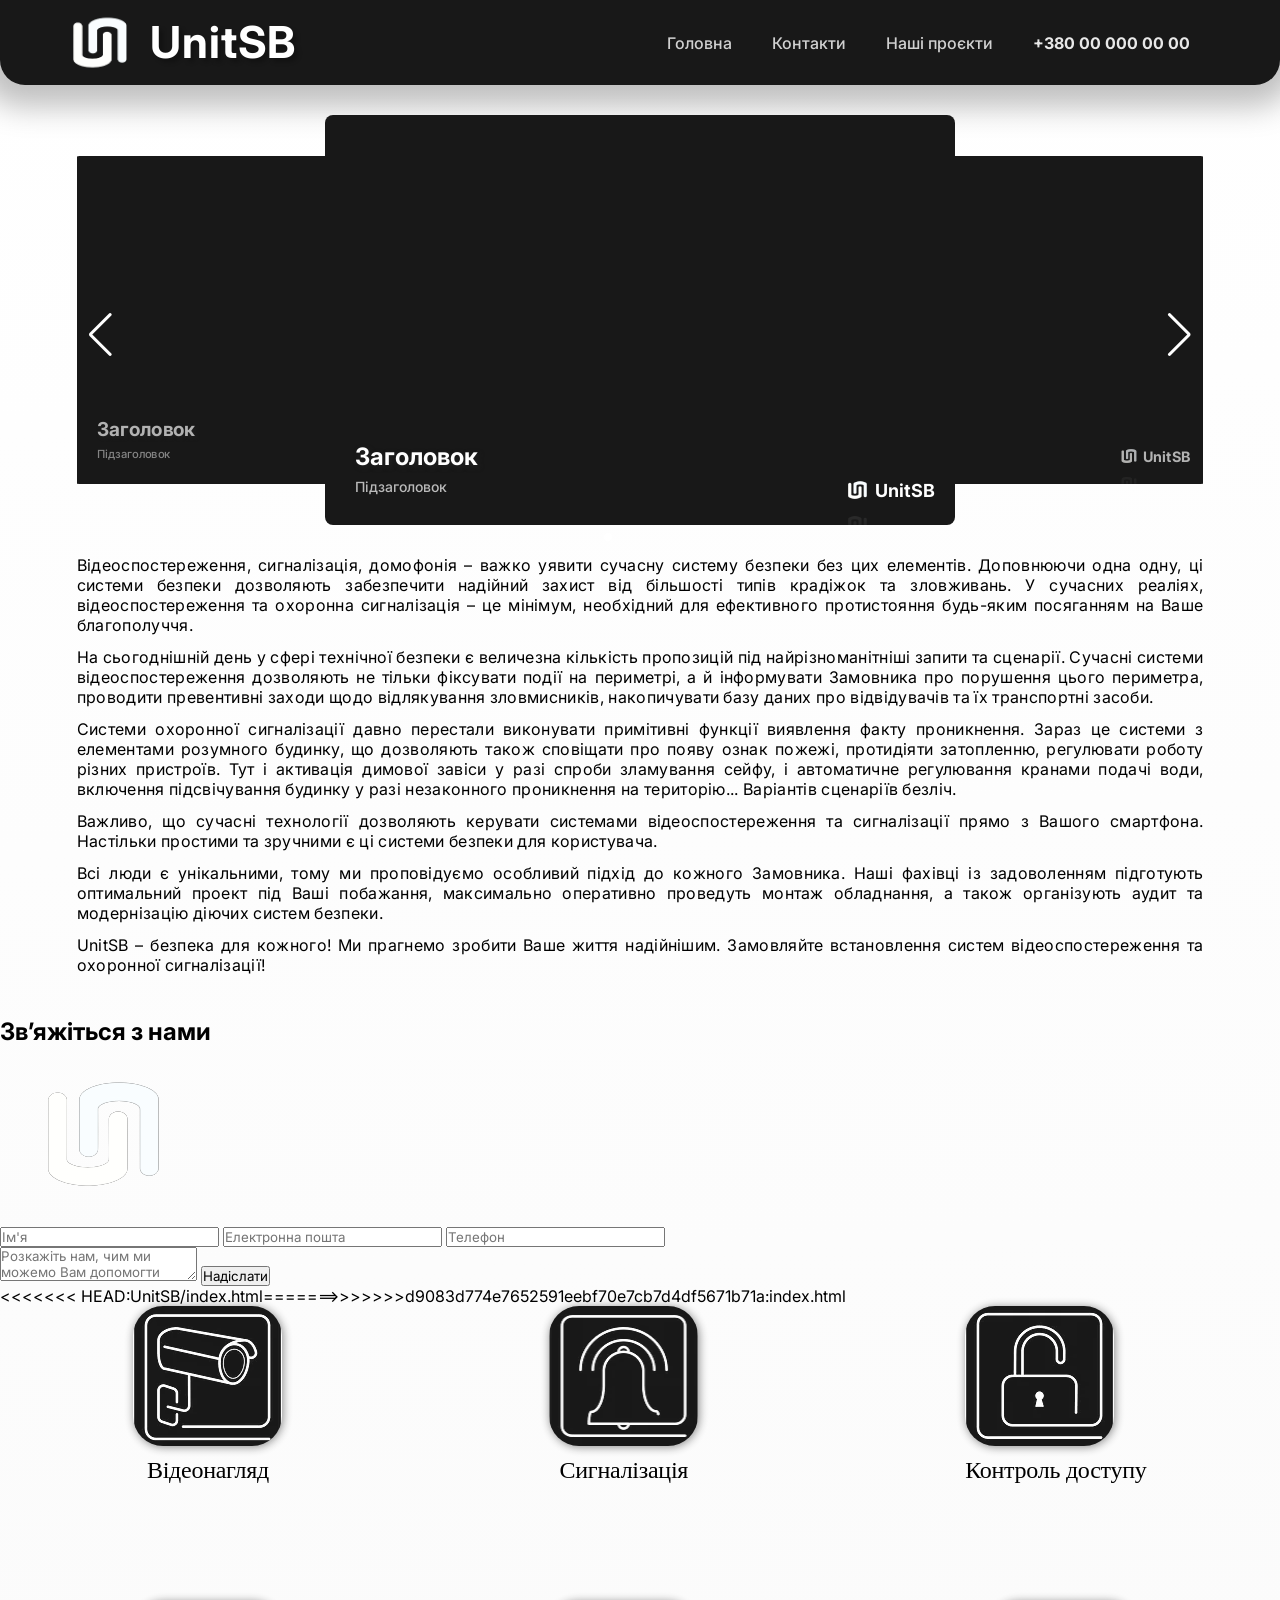
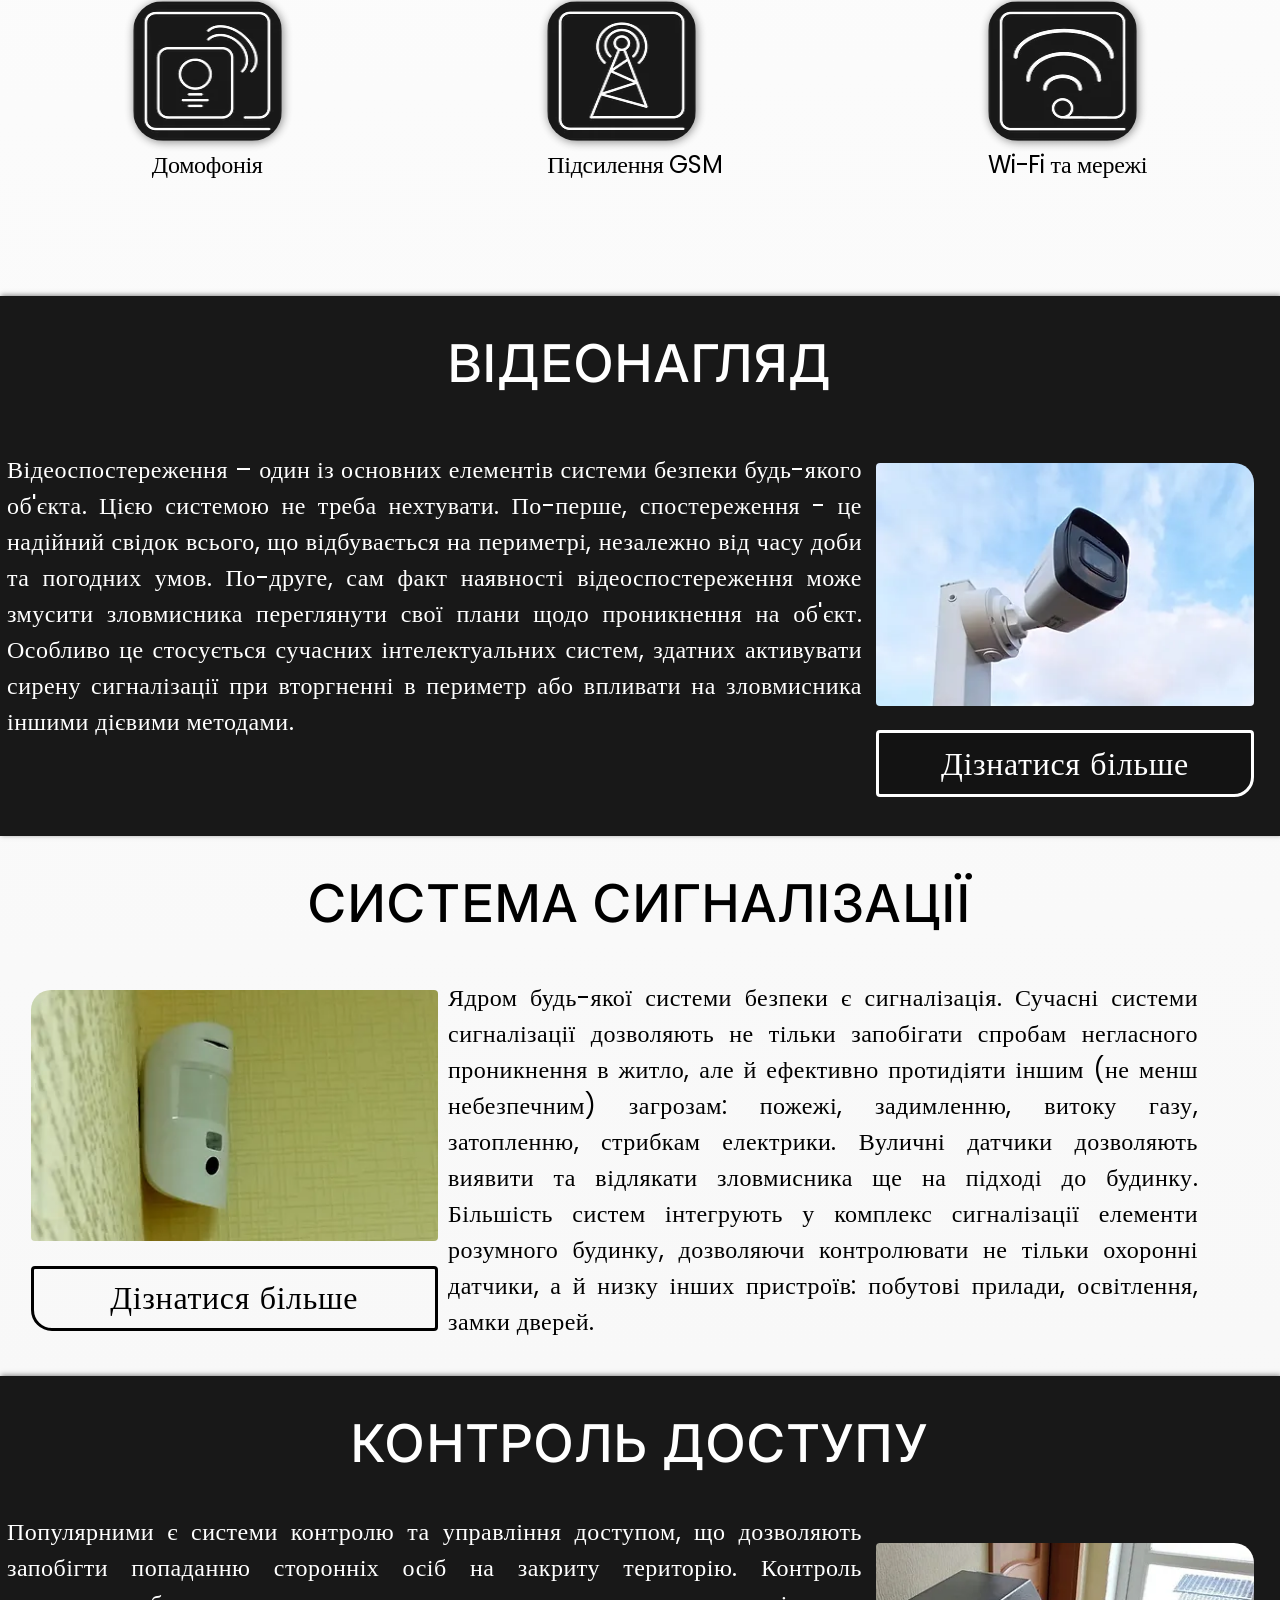
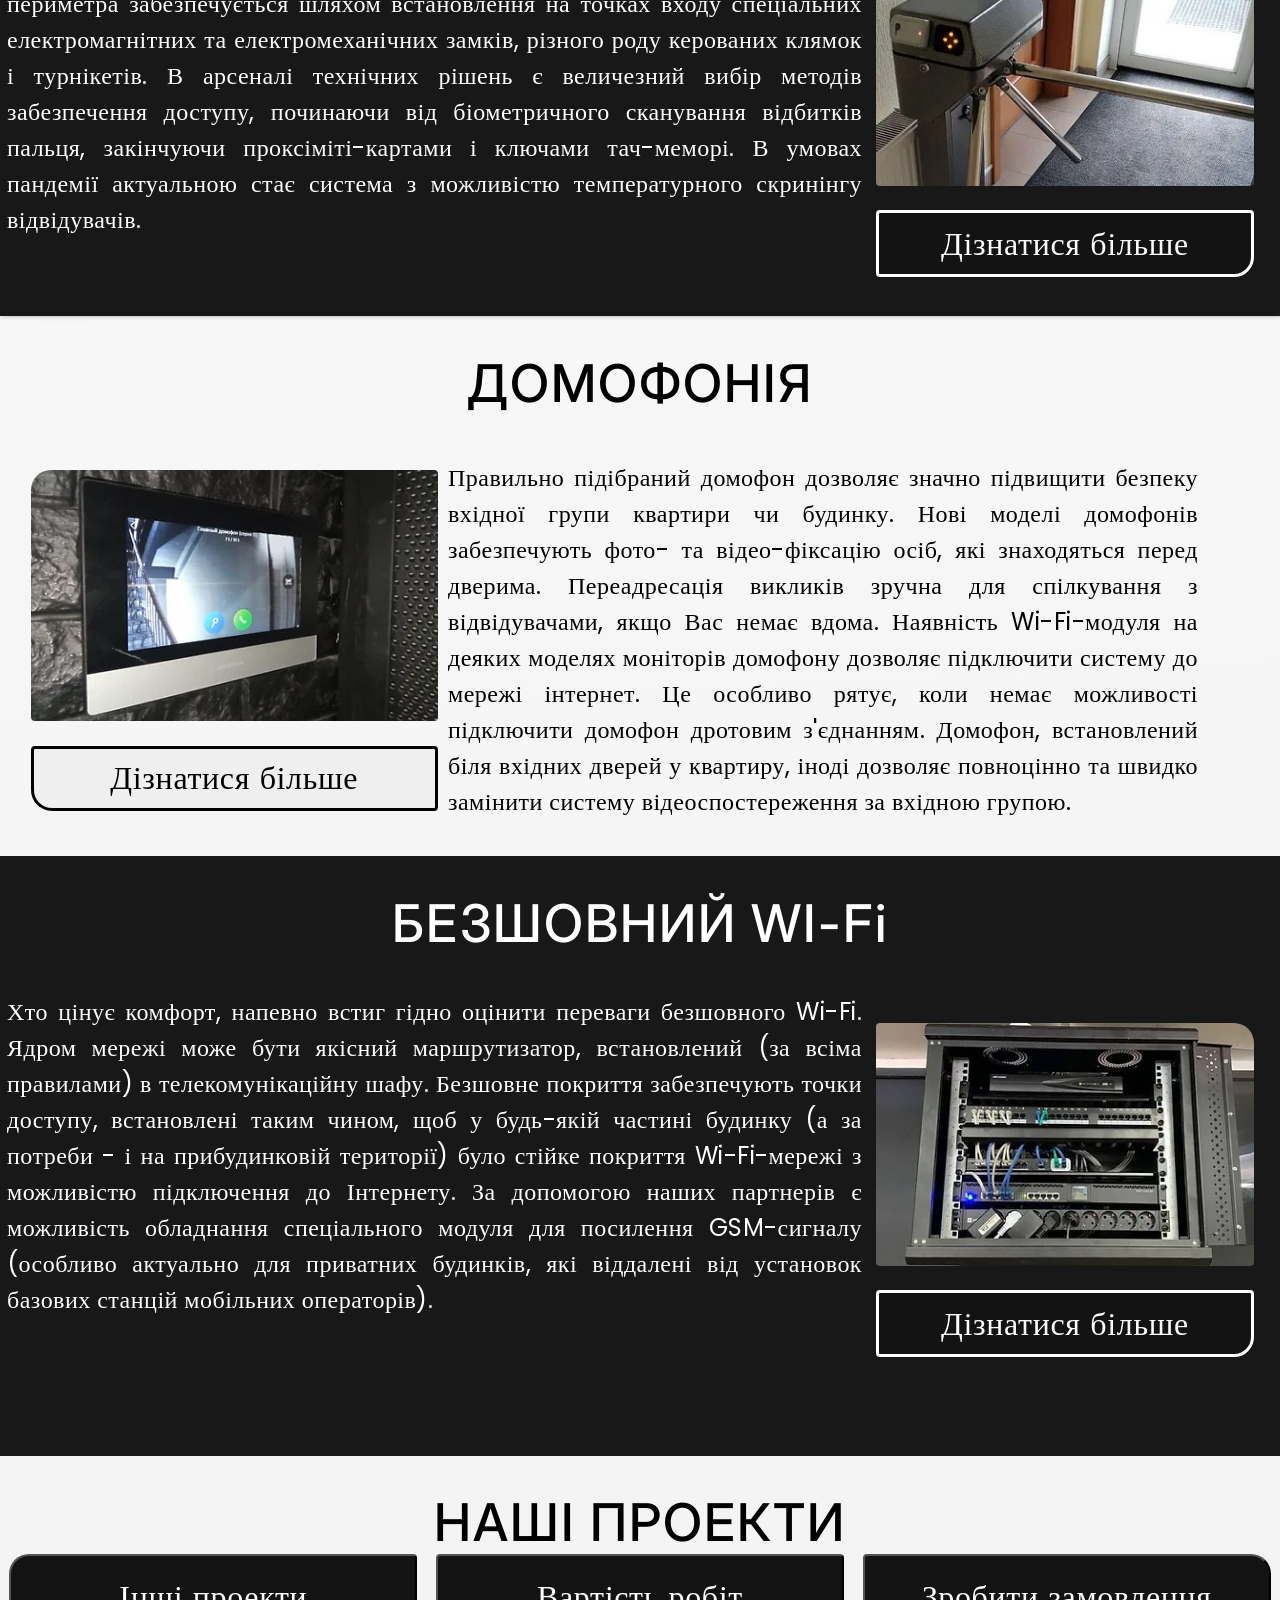
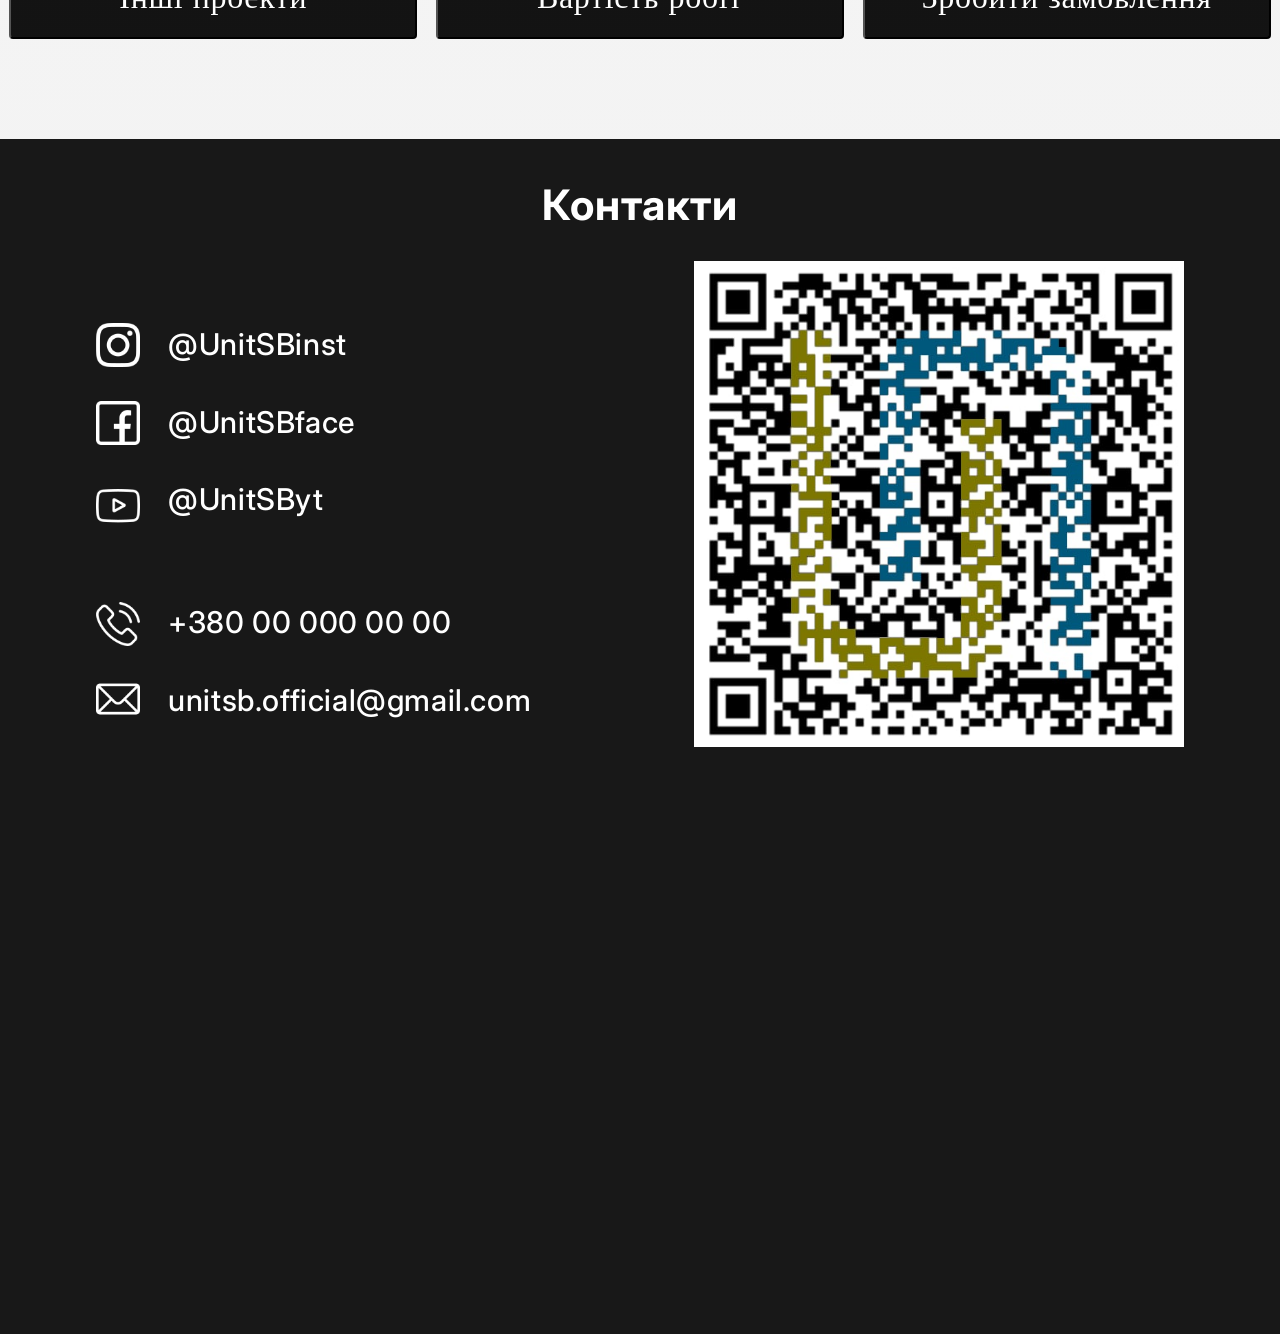
==== index.html @ dd6c098a "р" ====
<!DOCTYPE html>
<html lang="en">

<head>
    <meta charset="UTF-8">
    <meta http-equiv="X-UA-Compatible" content="IE=edge">
    <meta name="viewport" content="width=device-width, initial-scale=1.0">
    <title>UnitSB | Головна</title>
    <link rel="icon" type="image/x-icon" href="./images/icon.ico">

    <link rel="stylesheet" href="./css/style.css">

    <link rel="stylesheet" href="https://cdnjs.cloudflare.com/ajax/libs/font-awesome/6.0.0-beta3/css/all.min.css"
        integrity="sha512-Fo3rlrZj/k7ujTnHg4CGR2D7kSs0v4LLanw2qksYuRlEzO+tcaEPQogQ0KaoGN26/zrn20ImR1DfuLWnOo7aBA=="
        crossorigin="anonymous" referrerpolicy="no-referrer" />
    <link rel="stylesheet" href="https://cdn.jsdelivr.net/npm/swiper@8/swiper-bundle.min.css" />
    <link rel="stylesheet" href="./assets/3d-slider-style.css">
    <link rel="modulepreload" href="./assets/3d-slider-library.js">
</head>

<body>
    <!-- HEADER -->
    <header class="header">
        <div class="header__heading">
            <img class="header__logo" src="./images/logo.png">
            <h1 class="header__title">UnitSB</h1>
        </div>
        <nav class="header__nav">
            <ul class="header__list">
                <li class="header__item">
                    <a class="header__link">Головна</a>
                </li>
                <li class="header__item">
                    <a class="header__link">Контакти</a>
                </li>
                <li class="header__item">
                    <a class="header__link">Наші проєкти</a>
                </li>
                <li class="header__item">
                    <a class="header__link header__phone">+380 00 000 00 00</a>
                </li>
            </ul>
        </nav>
    </header>

    <!-- SLIDER-->
    <div class="slider-wrapper">
        <div id="app">
            <div class="swiper swiper-carousel video-swiper">
                <div class="swiper-wrapper">
                    <div class="swiper-slide">
                        <div class="swiper-carousel-animate-opacity">
                            <div class="slide-content">
                                <h2>Заголовок</h2>
                                <p>Підзаголовок</p>
                            </div>
                            <div class="slide__logo">
                                <img src="./images/logo.png">
                                <h2>UnitSB</h2>
                            </div>
                        </div>
                    </div>
                    <div class="swiper-slide">
                        <div class="swiper-carousel-animate-opacity">
                            <div class="slide-content">
                                <h2>Заголовок</h2>
                                <p>Підзаголовок</p>
                            </div>
                            <div class="slide__logo">
                                <img src="./images/logo.png">
                                <h2>UnitSB</h2>
                            </div>
                        </div>
                    </div>
                    <div class="swiper-slide">
                        <div class="swiper-carousel-animate-opacity">
                            <div class="slide-content">
                                <h2>Заголовок</h2>
                                <p>Підзаголовок</p>
                            </div>
                            <div class="slide__logo">
                                <img src="./images/logo.png">
                                <h2>UnitSB</h2>
                            </div>
                        </div>
                    </div>
                    <div class="swiper-slide">
                        <div class="swiper-carousel-animate-opacity">
                            <div class="slide-content">
                                <h2>Заголовок</h2>
                                <p>Підзаголовок</p>
                            </div>
                            <div class="slide__logo">
                                <img src="./images/logo.png">
                                <h2>UnitSB</h2>
                            </div>
                        </div>
                    </div>
                    <div class="swiper-slide">
                        <div class="swiper-carousel-animate-opacity">
                            <div class="slide-content">
                                <h2>Заголовок</h2>
                                <p>Підзаголовок</p>
                            </div>
                            <div class="slide__logo">
                                <img src="./images/logo.png">
                                <h2>UnitSB</h2>
                            </div>
                        </div>
                    </div>
                </div>
            </div>
            <div class="video-swiper-button-prev swiper-button-prev"></div>
            <div class="video-swiper-button-next swiper-button-next"></div>
            <div class="video-swiper-pagination swiper-pagination-bullets swiper-pagination"></div>
        </div>



        <div class="slider__text">
            <p class="slider__desc">Відеоспостереження, сигналізація, домофонія – важко уявити сучасну систему безпеки
                без цих
                елементів. Доповнюючи одна одну, ці системи безпеки дозволяють забезпечити надійний захист від більшості
                типів
                крадіжок та зловживань. У сучасних реаліях, відеоспостереження та охоронна сигналізація – це мінімум,
                необхідний
                для ефективного протистояння будь-яким посяганням на Ваше благополуччя.</p>
            <p class="slider__desc">На сьогоднішній день у сфері технічної безпеки є величезна кількість пропозицій під
                найрізноманітніші запити та сценарії. Сучасні системи відеоспостереження дозволяють не тільки фіксувати
                події на
                периметрі, а й інформувати Замовника про порушення цього периметра, проводити превентивні заходи щодо
                відлякування зловмисників, накопичувати базу даних про відвідувачів та їх транспортні засоби.</p>
            <p class="slider__desc">Системи охоронної сигналізації давно перестали виконувати примітивні функції
                виявлення
                факту проникнення. Зараз це системи з елементами розумного будинку, що дозволяють також сповіщати про
                появу
                ознак пожежі, протидіяти затопленню, регулювати роботу різних пристроїв. Тут і активація димової завіси
                у разі
                спроби зламування сейфу, і автоматичне регулювання кранами подачі води, включення підсвічування будинку
                у разі
                незаконного проникнення на територію... Варіантів сценаріїв безліч.</p>
            <p class="slider__desc">Важливо, що сучасні технології дозволяють керувати системами відеоспостереження та
                сигналізації прямо з Вашого смартфона. Настільки простими та зручними є ці системи безпеки для
                користувача.</p>
            <p class="slider__desc">Всі люди є унікальними, тому ми проповідуємо особливий підхід до кожного Замовника.
                Наші
                фахівці із задоволенням підготують оптимальний проект під Ваші побажання, максимально оперативно
                проведуть
                монтаж обладнання, а також організують аудит та модернізацію діючих систем безпеки.</p>
            <p class="slider__desc">UnitSB – безпека для кожного! Ми прагнемо зробити Ваше життя надійнішим. Замовляйте
                встановлення систем відеоспостереження та охоронної сигналізації!</p>
        </div>
    </div>

    <!-- FORM -->
    <div class="contact-wrapper">
        <h2>Зв’яжіться з нами</h2>
        <div class="contact__col">
            <img src="./images/logo.png" alt="">
        </div>
        <div class="contact__col">
            <form action="#" method="post">
                <div class="contact__col">
                    <input type="text" name="name" class="contact__input" placeholder="Ім'я">
                    <input type="email" name="email" class="contact__input" placeholder="Електронна пошта">
                    <input type="tel" name="phone" class="contact__input" placeholder="Телефон">
                    <div>
                        <div class="contact__col">
                            <textarea name="message" class="contact__input"
                                placeholder="Розкажіть нам, чим ми можемо Вам допомогти"></textarea>
                            <button type="submit" class="contact__button">Надіслати</button>
                            <div>
            </form>
        </div>
    </div>

    <<<<<<< HEAD:UnitSB/index.html=======>>>>>>>d9083d774e7652591eebf70e7cb7d4df5671b71a:index.html
        <div class="profiles">
            <div class="profiles__block">
                <div>
                    <img class="profiles__img" src="./images/looking.png">
                    <h3 class="profiles__title">Відеонагляд</h3>
                </div>
                <div>
                    <img class="profiles__img" src="./images/alarm.png">
                    <h3 class="profiles__title">Сигналізація</h3>
                </div>
                <div>
                    <img class="profiles__img" src="./images/control.png">
                    <h3 class="profiles__title">Контроль доступу </h3>
                </div>
            </div>
            <div class="profiles__block">
                <div>
                    <img class="profiles__img" src="./images/domofonia.png">
                    <h3 class="profiles__title">Домофонія</h3>
                </div>
                <div>
                    <img class="profiles__img" src="./images/GSM.png">
                    <h3 class="profiles__title">Підсилення GSM</h3>
                </div>
                <div>
                    <img class="profiles__img" src="./images/wifi.png">
                    <h3 class="profiles__title">Wi-Fi та мережі</h3>
                </div>
            </div>
        </div>
        <div class="looking">
            <h1 class="looking__title">ВІДЕОНАГЛЯД</h1>
            <div class="looking__block">
                <div>
                    <p class="looking__text">
                        Відеоспостереження – один із основних елементів системи безпеки будь-якого об'єкта. Цією
                        системою не
                        треба нехтувати. По-перше, спостереження - це надійний свідок всього, що відбувається на
                        периметрі,
                        незалежно від часу доби та погодних умов. По-друге, сам факт наявності відеоспостереження може
                        змусити зловмисника переглянути свої плани щодо проникнення на об'єкт. Особливо це стосується
                        сучасних інтелектуальних систем, здатних активувати сирену сигналізації при вторгненні в
                        периметр
                        або впливати на зловмисника іншими дієвими методами.</p>
                </div>
                <div class="looking__desc">
                    <img class="looking__img" src="./images/camera.png">
                    <button class="looking__button" type="button">Дізнатися більше</button>
                </div>
            </div>
        </div>
        <div class="alarm">
            <h1 class="alarm__title">СИСТЕМА СИГНАЛІЗАЦІЇ</h1>
            <div class="alarm__block">
                <div class="alarm__part">
                    <img class="alarm__img" src="./images/system.png">
                    <buttton class="alarm__buttton" type="button">Дізнатися більше</buttton>
                </div>
                <div class="alarm__item">
                    <p class="alarm__text">
                        Ядром будь-якої системи безпеки є сигналізація. Сучасні системи сигналізації дозволяють не
                        тільки запобігати спробам негласного проникнення в житло, але й ефективно протидіяти іншим (не
                        менш небезпечним) загрозам: пожежі, задимленню, витоку газу, затопленню, стрибкам електрики.
                        Вуличні датчики дозволяють виявити та відлякати зловмисника ще на підході до будинку. Більшість
                        систем інтегрують у комплекс сигналізації елементи розумного будинку, дозволяючи контролювати не
                        тільки охоронні датчики, а й низку інших пристроїв: побутові прилади, освітлення, замки дверей.
                    </p>
                </div>
            </div>
        </div>
        <div class="looking">
            <h1 class="looking__title">КОНТРОЛЬ ДОСТУПУ</h1>
            <div class="looking__block">
                <div>
                    <p class="looking__text">Популярними є системи контролю та управління доступом, що дозволяють
                        запобігти попаданню
                        сторонніх осіб на закриту територію. Контроль периметра забезпечується шляхом встановлення на
                        точках входу спеціальних електромагнітних та електромеханічних замків, різного роду керованих
                        клямок і турнікетів. В арсеналі технічних рішень є величезний вибір методів забезпечення
                        доступу, починаючи від біометричного сканування відбитків пальця, закінчуючи проксіміті-картами
                        і ключами тач-меморі. В умовах пандемії актуальною стає система з можливістю температурного
                        скринінгу відвідувачів.</p>
                </div>
                <div class="looking__desc">
                    <img class="looking__img" src="./images/control.img.png">
                    <button class="looking__button" type="button">Дізнатися більше</button>
                </div>
            </div>
        </div>
        <div class="alarm">
            <h1 class="alarm__title">ДОМОФОНІЯ</h1>
            <div class="alarm__block">
                <div class="alarm__part">
                    <img class="alarm__img" src="./images/domofonia.img.png">
                    <button class="alarm__buttton" type="button">Дізнатися більше</button>
                </div>
                <div class="alarm__item">
                    <p class="alarm__text">Правильно підібраний домофон дозволяє значно підвищити безпеку вхідної групи
                        квартири чи будинку.
                        Нові моделі домофонів забезпечують фото- та відео-фіксацію осіб, які знаходяться перед дверима.
                        Переадресація викликів зручна для спілкування з відвідувачами, якщо Вас немає вдома. Наявність
                        Wi-Fi-модуля на деяких моделях моніторів домофону дозволяє підключити систему до мережі
                        інтернет. Це особливо рятує, коли немає можливості підключити домофон дротовим з'єднанням.
                        Домофон, встановлений біля вхідних дверей у квартиру, іноді дозволяє повноцінно та швидко
                        замінити систему відеоспостереження за вхідною групою.</p>
                </div>
            </div>
        </div>
        <div class="wifi">
            <h1 class="looking__title">БЕЗШОВНИЙ WI-Fi</h1>
            <div class="looking__block">
                <div>
                    <p class="looking__text">Хто цінує комфорт, напевно встиг гідно оцінити переваги безшовного Wi-Fi.
                        Ядром мережі може бути якісний маршрутизатор, встановлений (за всіма правилами) в
                        телекомунікаційну шафу. Безшовне покриття забезпечують точки доступу, встановлені таким чином,
                        щоб у будь-якій частині будинку (а за потреби - і на прибудинковій території) було стійке
                        покриття Wi-Fi-мережі з можливістю підключення до Інтернету. За допомогою наших партнерів є
                        можливість обладнання спеціального модуля для посилення GSM-сигналу (особливо актуально для
                        приватних будинків, які віддалені від установок базових станцій мобільних операторів).</p>
                </div>
                <div class="looking__desc">
                    <img class="looking__img" src="./images/block.img.png">
                    <button class="looking__button" type="button">Дізнатися більше</button>
                </div>
            </div>
            <!--Слайдери твоя робота, я туда не суваюсь -->
        </div>
        <div class="our-projects">
            <h1 class="our-projects__title">НАШІ ПРОЕКТИ</h1>
            <div class="our-projects__block">
                <button class="our-projects__button" type="button">Інші проекти</button>
                <button class="our-projects__button" type="button">Вартість робіт</button>
                <button class="our-projects__button" type="button">Зробити замовлення</button>
            </div>
        </div>
        <footer class="footer">
            <h1 class="footer__title">Контакти</h1>
            <!--Тут знову ти работаєш-->
            <map></map>
            <div class="footer__block">
                <div class="footer__part">
                    <ul class="footer__list">
                        <li class="footer__item">
                            <div>
                                <img class="footer__img" src="./images/instagram.png">
                            </div>
                            <a href="mailto:@HentaiDONATE" class="footer__link">@UnitSBinst</a>
                        </li>
                        <li class="footer__item">
                            <div>
                                <img class="footer__img" src="./images/facebook.png">
                            </div>
                            <a href="#" class="footer__link">@UnitSBface</a>
                        </li>
                        <li class="footer__item">
                            <div>
                                <img class="footer__special" src="./images/youtube.png">
                            </div>
                            <a href="#" class="footer__link">@UnitSByt</a>
                        </li>
                    </ul>
                    <ul class="footer__list">
                        <li class="footer__item">
                            <div>
                                <img class="footer__img" src="./images/phone-call.png.img">
                            </div>
                            <a href="tel:+380 00 000 00 00" class="footer__link">+380 00 000 00 00</a>
                        </li>
                        <li class="footer__item">
                            <img class="footer__mail" src="./images/mail.png.img">
                            <a href="mailto:hentaidonate.official@gmail.com"
                                class="footer__link">unitsb.official@gmail.com</a>
                        </li>
                    </ul>
                </div>
                <div>
                    <img class="footer__qrcode" src="./images/qrcode.png">
                </div>
            </div>
        </footer>
        <!-- SCRIPTS -->
        <script src="https://cdn.jsdelivr.net/npm/swiper/swiper-bundle.min.js"></script>
        <script src="https://ajax.googleapis.com/ajax/libs/jquery/3.6.0/jquery.min.js"></script>
        <script defer="" src="https://static.cloudflareinsights.com/beacon.min.js"
            data-cf-beacon="{&quot;token&quot;: &quot;07e9b2efafbd4b458690b79234a62148&quot;}"></script>
        <script type="module" crossorigin="" src="./assets/3d-slider-control.js"></script>
</body>

</html>
---- css/style.css ----
@import url("https://fonts.googleapis.com/css2?family=Inter:wght@100;200;300;400;500;600;700;800;900&display=swap");
@import url("https://fonts.googleapis.com/css2?family=Poppins&display=swap");
@import url(header.css);
@import url(slider.css);
@import url(form.css);
@import url(profiles.css);
@import url(looking.css);
@import url(alarm.css);
@import url(wifi.css);
@import url(our-projects.css);
@import url(footer.css);
* {
  margin: 0;
  padding: 0;
  box-sizing: border-box;
  font-family: "Inter";
}
body {
  background: linear-gradient(
    177.14deg,
    #ffffff 0%,
    rgba(238, 238, 238, 0.85) 100%
  );
  overflow-x: hidden;
}
---- assets/3d-slider-style.css ----
@font-face {
    font-family: "swiper-icons";
    src: url(data:application/font-woff;charset=utf-8;base64,\ [base64]//wADZ2x5ZgAAAywAAADMAAAD2MHtryVoZWFkAAABbAAAADAAAAA2E2+eoWhoZWEAAAGcAAAAHwAAACQC9gDzaG10eAAAAigAAAAZAAAArgJkABFsb2NhAAAC0AAAAFoAAABaFQAUGG1heHAAAAG8AAAAHwAAACAAcABAbmFtZQAAA/gAAAE5AAACXvFdBwlwb3N0AAAFNAAAAGIAAACE5s74hXjaY2BkYGAAYpf5Hu/j+W2+MnAzMYDAzaX6QjD6/4//Bxj5GA8AuRwMYGkAPywL13jaY2BkYGA88P8Agx4j+/8fQDYfA1AEBWgDAIB2BOoAeNpjYGRgYNBh4GdgYgABEMnIABJzYNADCQAACWgAsQB42mNgYfzCOIGBlYGB0YcxjYGBwR1Kf2WQZGhhYGBiYGVmgAFGBiQQkOaawtDAoMBQxXjg/wEGPcYDDA4wNUA2CCgwsAAAO4EL6gAAeNpj2M0gyAACqxgGNWBkZ2D4/wMA+xkDdgAAAHjaY2BgYGaAYBkGRgYQiAHyGMF8FgYHIM3DwMHABGQrMOgyWDLEM1T9/w8UBfEMgLzE////P/5//f/V/xv+r4eaAAeMbAxwIUYmIMHEgKYAYjUcsDAwsLKxc3BycfPw8jEQA/[base64]/uznmfPFBNODM2K7MTQ45YEAZqGP81AmGGcF3iPqOop0r1SPTaTbVkfUe4HXj97wYE+yNwWYxwWu4v1ugWHgo3S1XdZEVqWM7ET0cfnLGxWfkgR42o2PvWrDMBSFj/IHLaF0zKjRgdiVMwScNRAoWUoH78Y2icB/yIY09An6AH2Bdu/UB+yxopYshQiEvnvu0dURgDt8QeC8PDw7Fpji3fEA4z/PEJ6YOB5hKh4dj3EvXhxPqH/SKUY3rJ7srZ4FZnh1PMAtPhwP6fl2PMJMPDgeQ4rY8YT6Gzao0eAEA409DuggmTnFnOcSCiEiLMgxCiTI6Cq5DZUd3Qmp10vO0LaLTd2cjN4fOumlc7lUYbSQcZFkutRG7g6JKZKy0RmdLY680CDnEJ+UMkpFFe1RN7nxdVpXrC4aTtnaurOnYercZg2YVmLN/d/gczfEimrE/fs/bOuq29Zmn8tloORaXgZgGa78yO9/cnXm2BpaGvq25Dv9S4E9+5SIc9PqupJKhYFSSl47+Qcr1mYNAAAAeNptw0cKwkAAAMDZJA8Q7OUJvkLsPfZ6zFVERPy8qHh2YER+3i/BP83vIBLLySsoKimrqKqpa2hp6+jq6RsYGhmbmJqZSy0sraxtbO3sHRydnEMU4uR6yx7JJXveP7WrDycAAAAAAAH//wACeNpjYGRgYOABYhkgZgJCZgZNBkYGLQZtIJsFLMYAAAw3ALgAeNolizEKgDAQBCchRbC2sFER0YD6qVQiBCv/H9ezGI6Z5XBAw8CBK/m5iQQVauVbXLnOrMZv2oLdKFa8Pjuru2hJzGabmOSLzNMzvutpB3N42mNgZGBg4GKQYzBhYMxJLMlj4GBgAYow/P/PAJJhLM6sSoWKfWCAAwDAjgbRAAB42mNgYGBkAIIbCZo5IPrmUn0hGA0AO8EFTQAA) format("woff");
    font-weight: 400;
    font-style: normal
}

:root {
    --swiper-theme-color: #007aff
}

.swiper {
    margin-left: auto;
    margin-right: auto;
    position: relative;
    overflow: hidden;
    list-style: none;
    padding: 0;
    z-index: 1
}


.swiper-wrapper {
    position: relative;
    width: 100%;
    height: 100%;
    z-index: 1;
    display: flex;
    transition-property: transform;
    box-sizing: content-box
}

.swiper-android .swiper-slide,
.swiper-wrapper {
    transform: translate(0)
}

.swiper-slide {
    flex-shrink: 0;
    width: 100%;
    height: 100%;
    position: relative;
    transition-property: transform
}

.swiper-slide-invisible-blank {
    visibility: hidden
}

.swiper-autoheight,
.swiper-autoheight .swiper-slide {
    height: auto
}

.swiper-autoheight .swiper-wrapper {
    align-items: flex-start;
    transition-property: transform, height
}

.swiper-backface-hidden .swiper-slide {
    transform: translateZ(0);
    backface-visibility: hidden
}

.swiper-3d,
.swiper-3d.swiper-css-mode .swiper-wrapper {
    perspective: 1200px
}

.swiper-3d .swiper-wrapper,
.swiper-3d .swiper-slide,
.swiper-3d .swiper-slide-shadow,
.swiper-3d .swiper-slide-shadow-left,
.swiper-3d .swiper-slide-shadow-right,
.swiper-3d .swiper-slide-shadow-top,
.swiper-3d .swiper-slide-shadow-bottom,
.swiper-3d .swiper-cube-shadow {
    transform-style: preserve-3d
}

.swiper-3d .swiper-slide-shadow,
.swiper-3d .swiper-slide-shadow-left,
.swiper-3d .swiper-slide-shadow-right,
.swiper-3d .swiper-slide-shadow-top,
.swiper-3d .swiper-slide-shadow-bottom {
    position: absolute;
    left: 0;
    top: 0;
    width: 100%;
    height: 100%;
    pointer-events: none;
    z-index: 10
}

.swiper-3d .swiper-slide-shadow {
    background: rgba(0, 0, 0, .15)
}

.swiper-3d .swiper-slide-shadow-left {
    background-image: linear-gradient(to left, rgba(0, 0, 0, .5), rgba(0, 0, 0, 0))
}

.swiper-3d .swiper-slide-shadow-right {
    background-image: linear-gradient(to right, rgba(0, 0, 0, .5), rgba(0, 0, 0, 0))
}

.swiper-3d .swiper-slide-shadow-top {
    background-image: linear-gradient(to top, rgba(0, 0, 0, .5), rgba(0, 0, 0, 0))
}

.swiper-3d .swiper-slide-shadow-bottom {
    background-image: linear-gradient(to bottom, rgba(0, 0, 0, .5), rgba(0, 0, 0, 0))
}

.swiper-css-mode>.swiper-wrapper {
    overflow: auto;
    scrollbar-width: none;
    -ms-overflow-style: none
}

.swiper-css-mode>.swiper-wrapper::-webkit-scrollbar {
    display: none
}

.swiper-css-mode>.swiper-wrapper>.swiper-slide {
    scroll-snap-align: start start
}
.swiper-vertical.swiper-css-mode>.swiper-wrapper {
    scroll-snap-type: y mandatory
}

.swiper-centered>.swiper-wrapper:before {
    content: "";
    flex-shrink: 0;
    order: 9999
}

.swiper-centered.swiper-vertical>.swiper-wrapper>.swiper-slide:first-child {
    margin-block-start: var(--swiper-centered-offset-before)
}

.swiper-centered.swiper-vertical>.swiper-wrapper:before {
    width: 100%;
    height: var(--swiper-centered-offset-after)
}

.swiper-centered>.swiper-wrapper>.swiper-slide {
    scroll-snap-align: center center
}

.swiper-pagination {
    position: absolute;
    text-align: center;
    transition: .3s opacity;
    transform: translate(0);
    z-index: 10
}

.swiper-pagination.swiper-pagination-hidden {
    opacity: 0
}

.swiper-pagination-fraction,
.swiper-pagination-custom {
    bottom: 10px;
    left: 0;
    width: 100%
}

.swiper-pagination-bullets-dynamic {
    overflow: hidden;
    font-size: 0
}

.swiper-pagination-bullets-dynamic .swiper-pagination-bullet {
    transform: scale(.33);
    position: relative
}

.swiper-pagination-bullets-dynamic .swiper-pagination-bullet-active {
    transform: scale(1)
}

.swiper-pagination-bullets-dynamic .swiper-pagination-bullet-active-main {
    transform: scale(1)
}

.swiper-pagination-bullets-dynamic .swiper-pagination-bullet-active-prev {
    transform: scale(.66)
}

.swiper-pagination-bullets-dynamic .swiper-pagination-bullet-active-prev-prev {
    transform: scale(.33)
}

.swiper-pagination-bullets-dynamic .swiper-pagination-bullet-active-next {
    transform: scale(.66)
}

.swiper-pagination-bullets-dynamic .swiper-pagination-bullet-active-next-next {
    transform: scale(.33)
}

.swiper-pagination-bullet {
    width: var(--swiper-pagination-bullet-width, var(--swiper-pagination-bullet-size, 8px));
    height: var(--swiper-pagination-bullet-height, var(--swiper-pagination-bullet-size, 8px));
    display: inline-block;
    border-radius: 50%;
    background: var(--swiper-pagination-bullet-inactive-color, #000);
    opacity: var(--swiper-pagination-bullet-inactive-opacity, .2)
}

button.swiper-pagination-bullet {
    border: none;
    margin: 0;
    padding: 0;
    box-shadow: none;
    appearance: none
}

.swiper-pagination-clickable .swiper-pagination-bullet {
    cursor: pointer
}

.swiper-pagination-bullet:only-child {
    display: none !important
}

.swiper-pagination-bullet-active {
    opacity: var(--swiper-pagination-bullet-opacity, 1);
    background: var(--swiper-pagination-color, var(--swiper-theme-color))
}

.swiper-vertical>.swiper-pagination-bullets,
.swiper-pagination-vertical.swiper-pagination-bullets {
    right: 10px;
    top: 50%;
    transform: translateY(-50%)
}

.swiper-vertical>.swiper-pagination-bullets .swiper-pagination-bullet,
.swiper-pagination-vertical.swiper-pagination-bullets .swiper-pagination-bullet {
    margin: var(--swiper-pagination-bullet-vertical-gap, 6px) 0;
    display: block
}

.swiper-vertical>.swiper-pagination-bullets.swiper-pagination-bullets-dynamic,
.swiper-pagination-vertical.swiper-pagination-bullets.swiper-pagination-bullets-dynamic {
    top: 50%;
    transform: translateY(-50%);
    width: 8px
}

.swiper-vertical>.swiper-pagination-bullets.swiper-pagination-bullets-dynamic .swiper-pagination-bullet,
.swiper-pagination-vertical.swiper-pagination-bullets.swiper-pagination-bullets-dynamic .swiper-pagination-bullet {
    display: inline-block;
    transition: .2s transform, .2s top
}


.swiper-pagination-progressbar {
    background: rgba(0, 0, 0, .25);
    position: absolute
}

.swiper-pagination-progressbar .swiper-pagination-progressbar-fill {
    background: var(--swiper-pagination-color, var(--swiper-theme-color));
    position: absolute;
    left: 0;
    top: 0;
    width: 100%;
    height: 100%;
    transform: scale(0);
    transform-origin: left top
}

.swiper-rtl .swiper-pagination-progressbar .swiper-pagination-progressbar-fill {
    transform-origin: right top
}

.swiper-vertical>.swiper-pagination-progressbar.swiper-pagination-progressbar-opposite,
.swiper-pagination-progressbar.swiper-pagination-vertical.swiper-pagination-progressbar-opposite {
    width: 100%;
    height: 4px;
    left: 0;
    top: 0
}

.swiper-vertical>.swiper-pagination-progressbar,
.swiper-pagination-progressbar.swiper-pagination-vertical {
    width: 4px;
    height: 100%;
    left: 0;
    top: 0
}

.swiper-pagination-lock {
    display: none
}

:root {
    --swiper-navigation-size: 44px
}

.swiper-button-prev,
.swiper-button-next {
    position: absolute;
    top: 50%;
    width: calc(var(--swiper-navigation-size) / 44 * 27);
    height: var(--swiper-navigation-size);
    margin-top: calc(0px - var(--swiper-navigation-size) / 2);
    z-index: 10;
    cursor: pointer;
    display: flex;
    align-items: center;
    justify-content: center;
    color: var(--swiper-navigation-color, var(--swiper-theme-color))
}

.swiper-button-prev.swiper-button-disabled,
.swiper-button-next.swiper-button-disabled {
    opacity: .35;
    cursor: auto;
    pointer-events: none
}

.swiper-button-prev:after,
.swiper-button-next:after {
    font-family: swiper-icons;
    font-size: var(--swiper-navigation-size);
    text-transform: none !important;
    letter-spacing: 0;
    text-transform: none;
    font-variant: initial;
    line-height: 1
}

.swiper-button-prev,
.swiper-rtl .swiper-button-next {
    left: 10px;
    right: auto
}

.swiper-button-prev:after,
.swiper-rtl .swiper-button-next:after {
    content: "prev"
}

.swiper-button-next,
.swiper-rtl .swiper-button-prev {
    right: 10px;
    left: auto
}

.swiper-button-next:after,
.swiper-rtl .swiper-button-prev:after {
    content: "next"
}

.swiper-button-lock {
    display: none
}

.swiper-carousel {
    position: relative;
    margin: 0 auto;
    max-width: 100%;
    overflow: hidden
}

.swiper-carousel .swiper-slide {
    position: relative
}

#app {
    height: 100%;
    display: flex;
    align-items: center;
    justify-content: center;
    position: relative;
}

:root {
    --swiper-navigation-color: #fff;
    --swiper-pagination-color: #fff;
    --swiper-pagination-bullet-inactive-color: #fff
}

.swiper-carousel {
    width: 88vw;
    margin-bottom: 30px;
}

.swiper-carousel .swiper-slide {
    width: 630px;
    height: 410px;
    border-radius: 8px;
    background: #181818;
    max-width: calc(100% - 48px);
}

.swiper-carousel .swiper-carousel-animate-opacity {
    height: 100%
}

.swiper-carousel .swiper-pagination-bullets {
    bottom: 0
}

.swiper-carousel img {
    width: 100%;
    height: 100%;
    display: block;
    object-fit: cover;
    border-radius: 8px;
    -webkit-box-reflect: below 5px -webkit-linear-gradient(bottom, rgba(255, 0, 0, .1) 0%, transparent 32px, transparent 100%)
}

.swiper-carousel .slide-content {
    position: absolute;
    left: 0;
    width: 100%;
    bottom: 0;
    padding: 25px 16px 24px;
    box-sizing: border-box;
    /*background: linear-gradient(to bottom, rgba(0, 0, 0, 0.05), rgba(0, 0, 0, .9));*/
    border-radius: 0 0 8px 8px;
}

.swiper-carousel .slide-content h2 {
    margin: 0;
    font-weight: 700;
    font-size: 24px;
    line-height: 1.1;
    text-shadow: 2px 2px 5px #222;
}

.swiper-carousel .slide-content p {
    margin: 8px 0 0;
    opacity: .7;
    font-size: 14px;
    font-weight: 500;
    display: -webkit-box;
    -webkit-box-orient: vertical;
    -webkit-line-clamp: 2;
    overflow: hidden
}

@media (max-width: 640px) {
    .swiper-carousel .swiper-button-next,
    .swiper-carousel .swiper-button-prev {
        display: none !important
    }
}
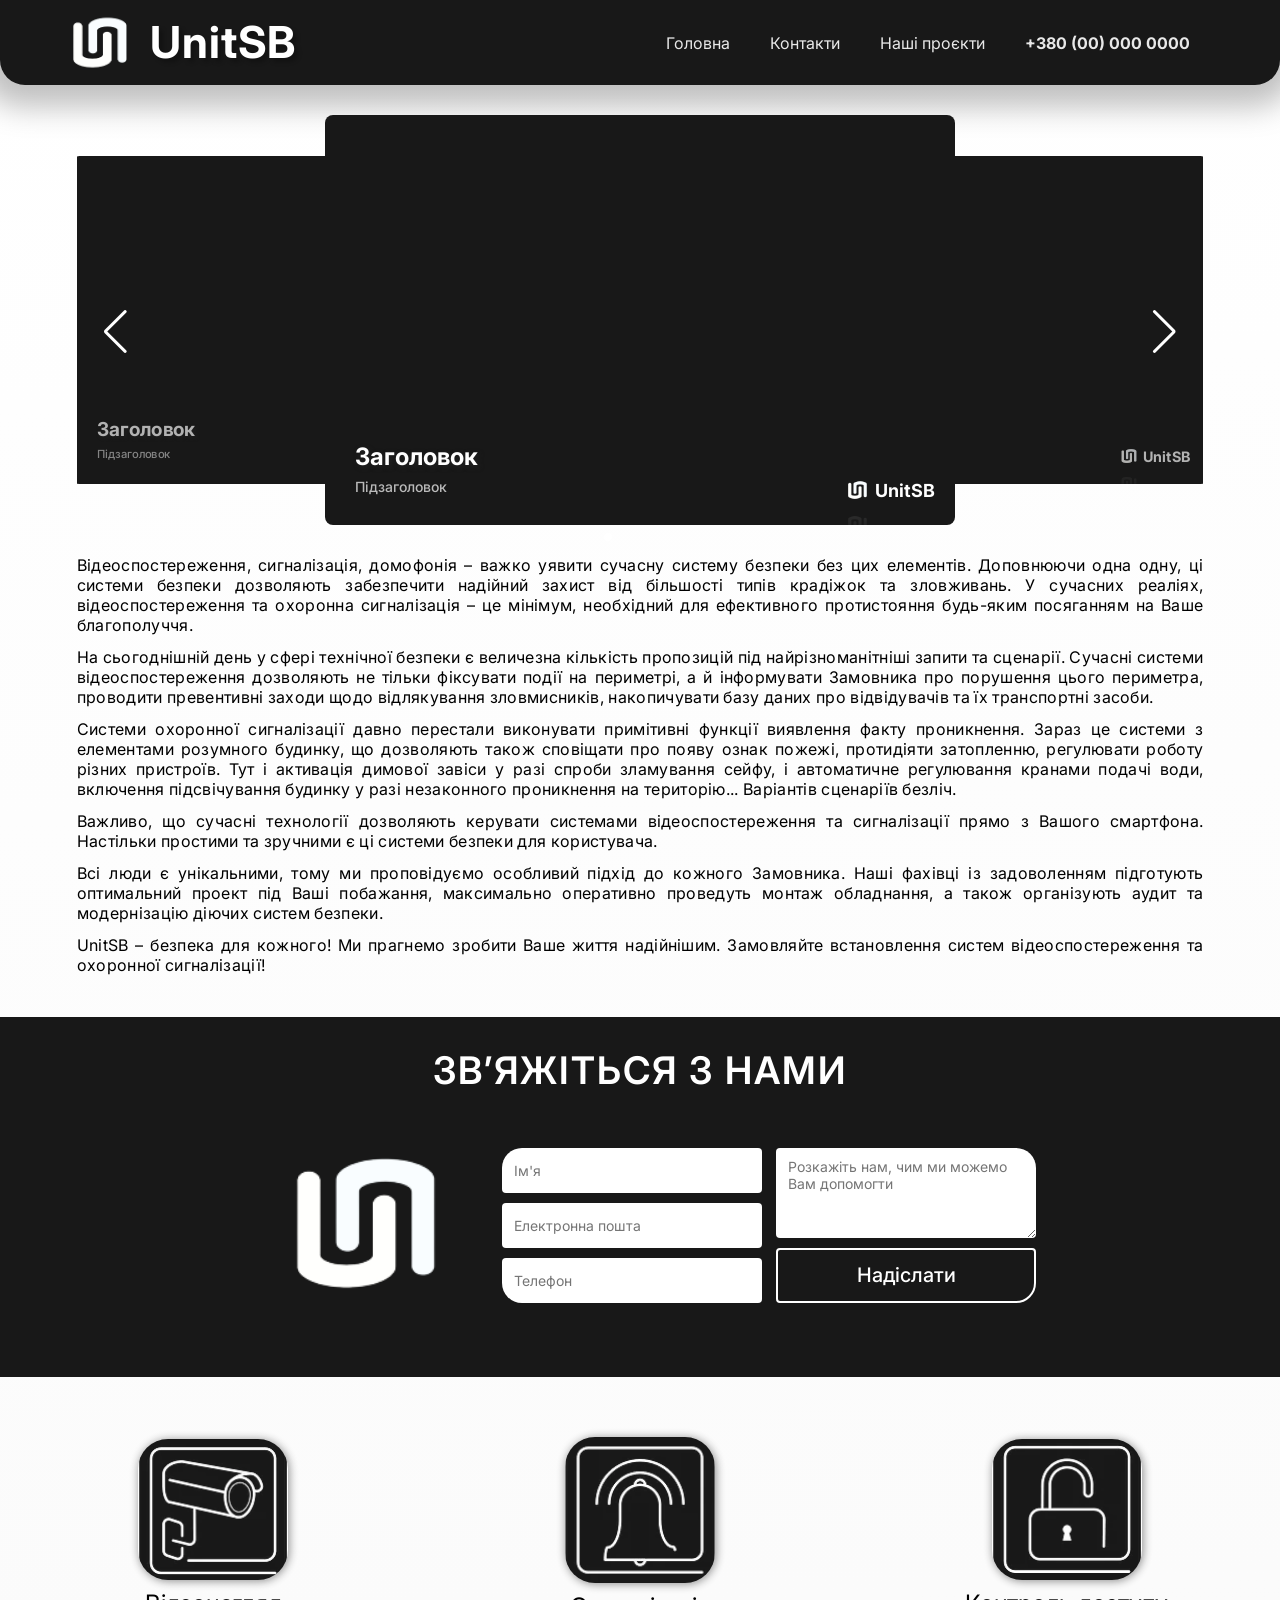
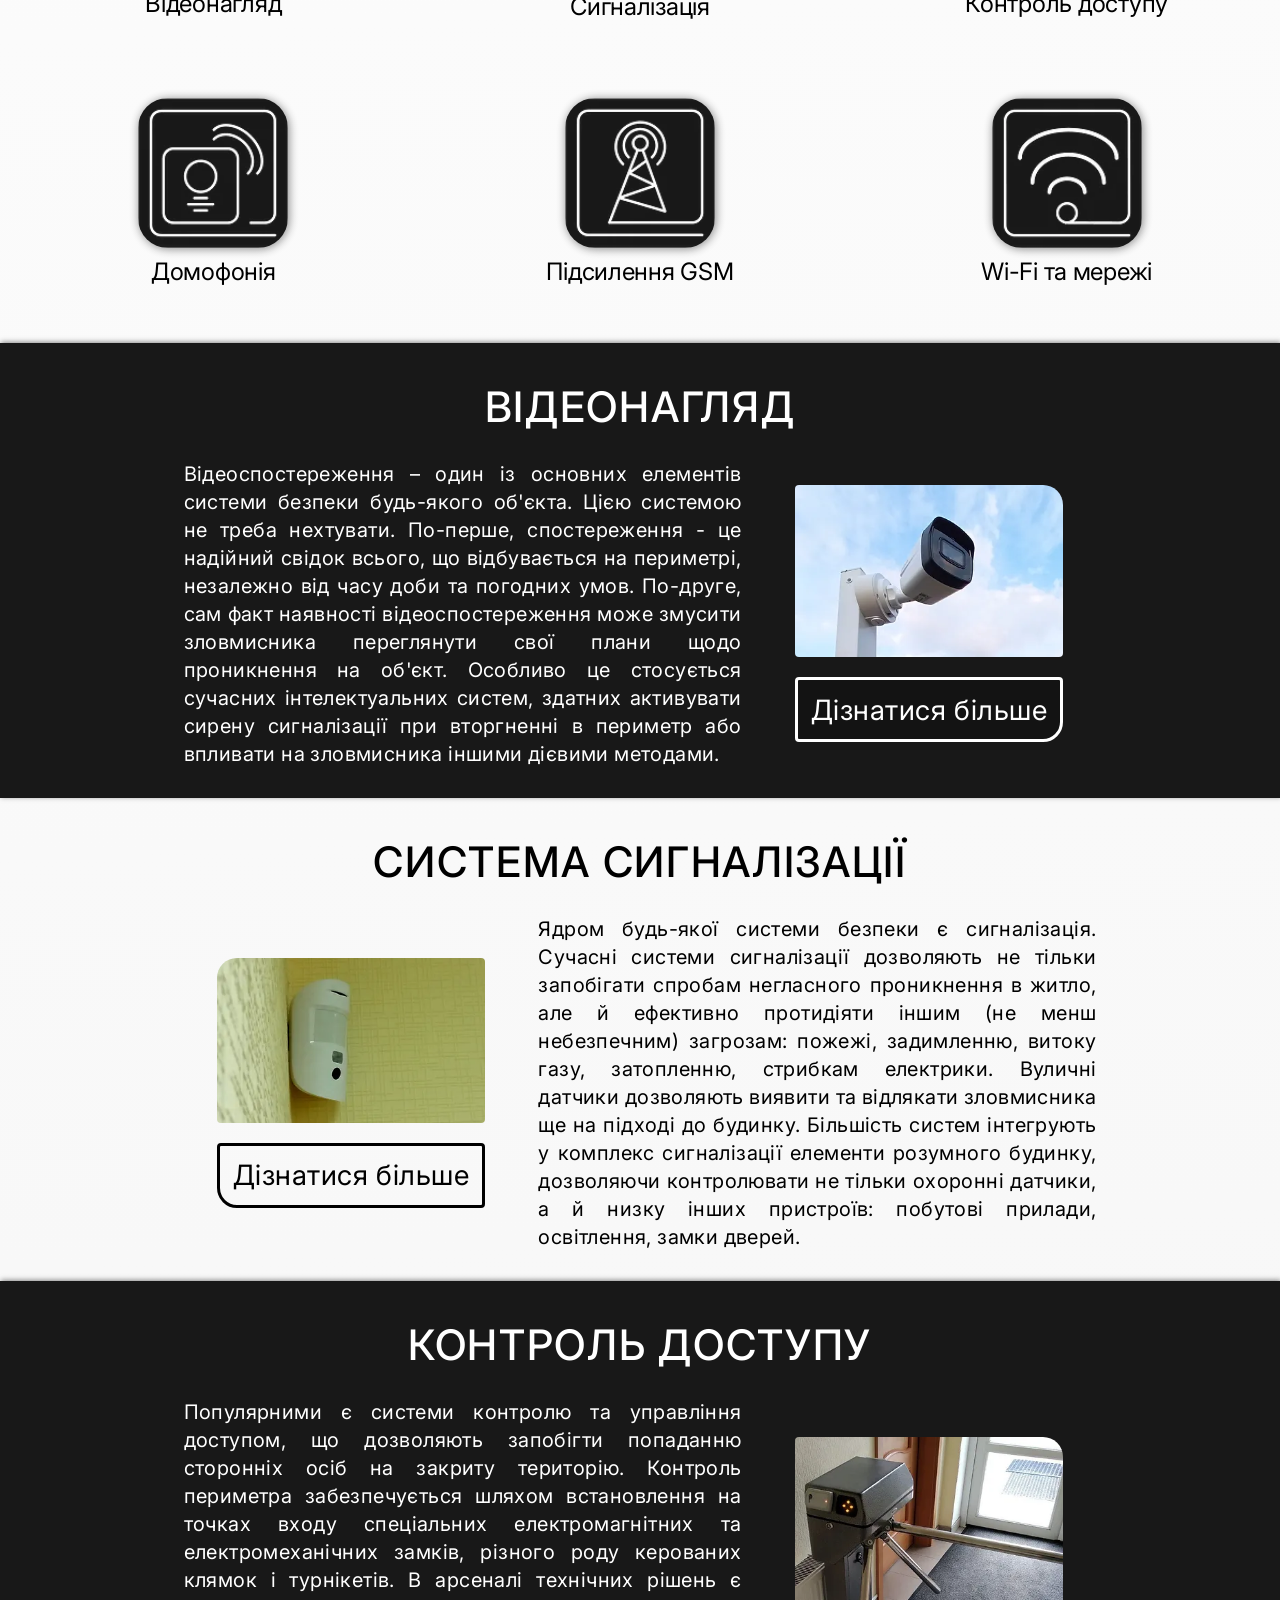
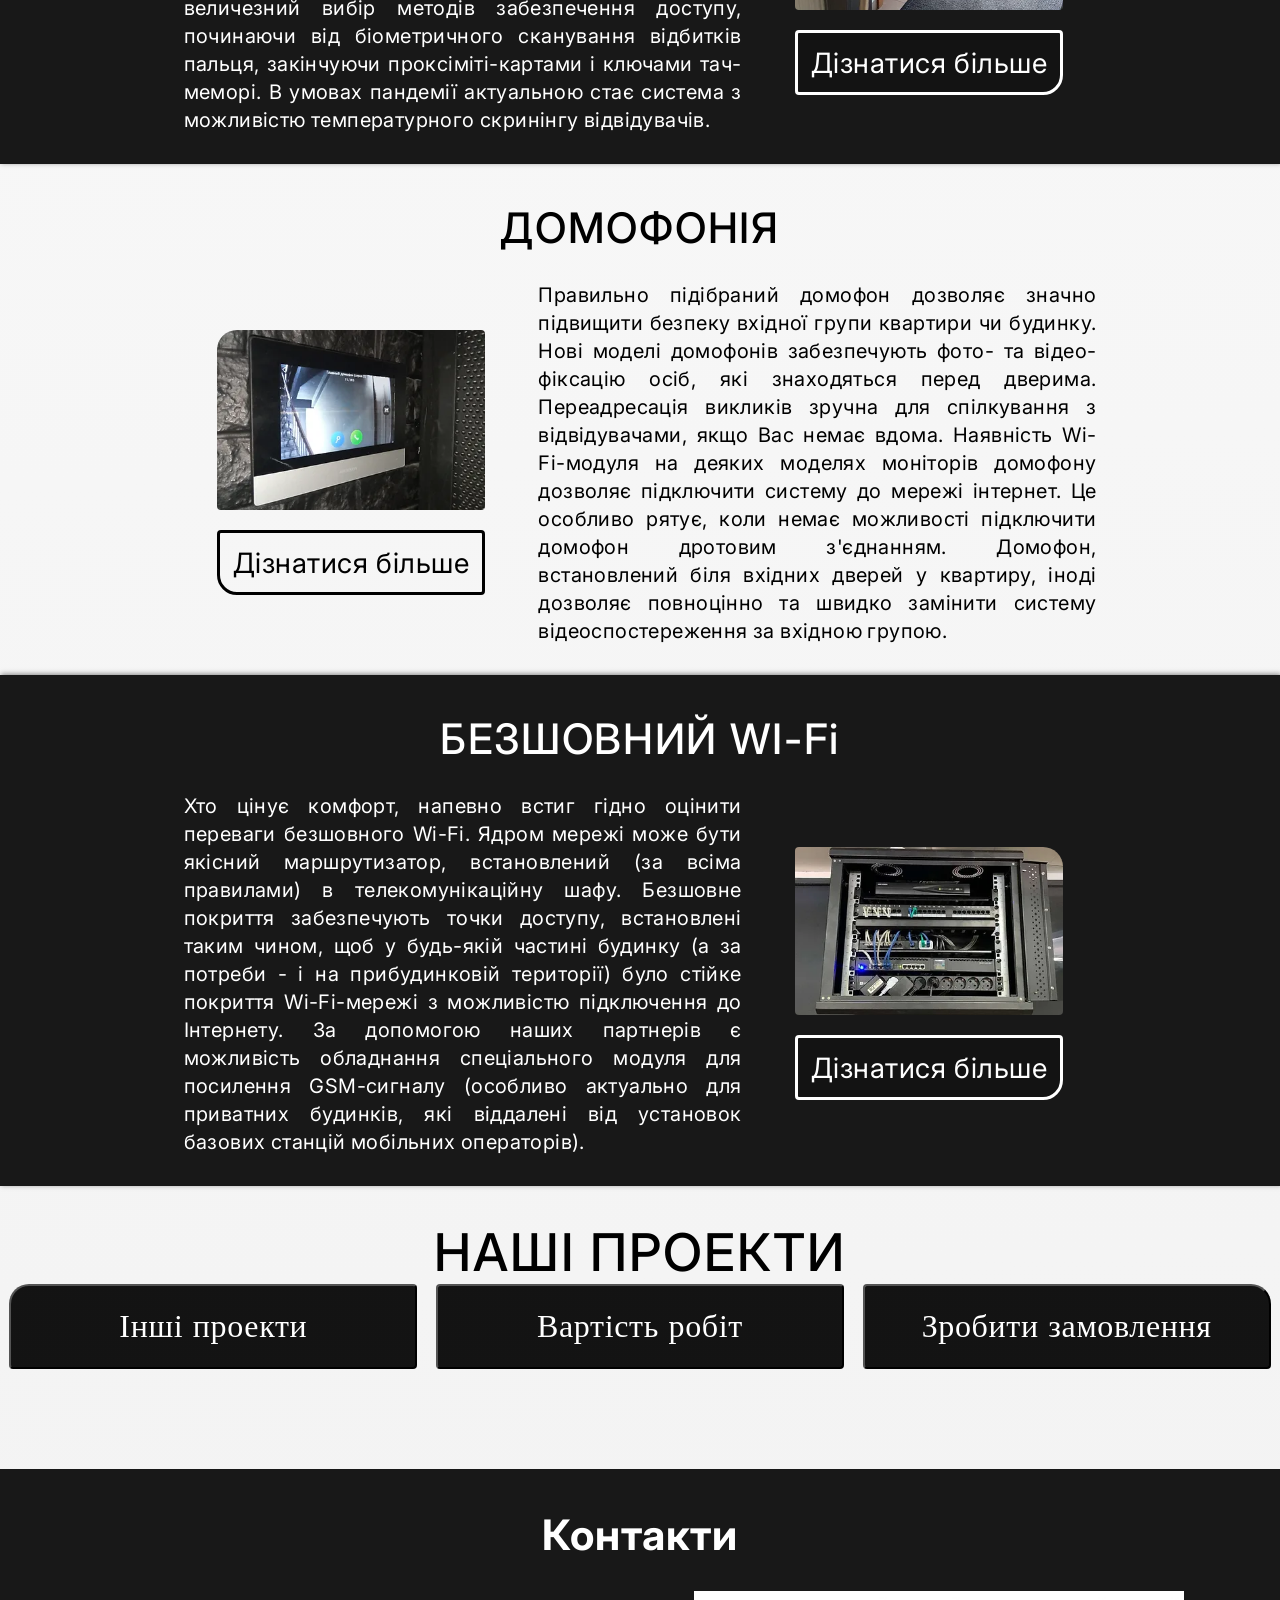
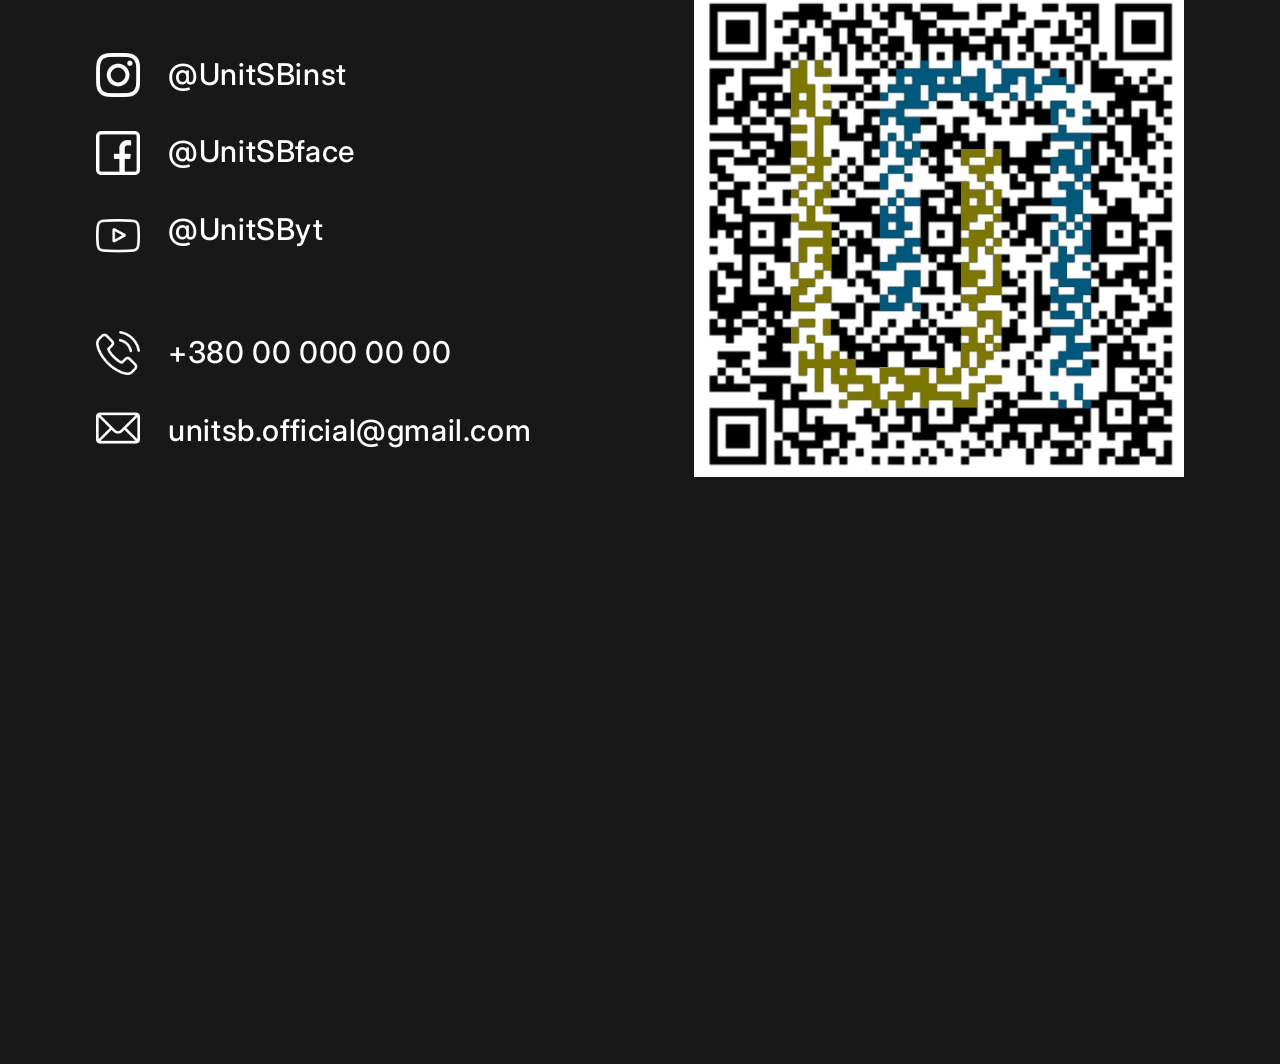
==== commit 39fa3d33: "Правки + форма" ====
--- a/index.html
+++ b/index.html
@@ -28,16 +28,16 @@
         <nav class="header__nav">
             <ul class="header__list">
                 <li class="header__item">
-                    <a class="header__link">Головна</a>
+                    <a href="#" class="header__link">Головна</a>
                 </li>
                 <li class="header__item">
-                    <a class="header__link">Контакти</a>
+                    <a href="#" class="header__link">Контакти</a>
                 </li>
                 <li class="header__item">
-                    <a class="header__link">Наші проєкти</a>
+                    <a href="#" class="header__link">Наші проєкти</a>
                 </li>
                 <li class="header__item">
-                    <a class="header__link header__phone">+380 00 000 00 00</a>
+                    <a href="tel:+380000000000" class="header__link header__phone">+380 (00) 000 0000</a>
                 </li>
             </ul>
         </nav>
@@ -154,62 +154,65 @@
 
     <!-- FORM -->
     <div class="contact-wrapper">
-        <h2>Зв’яжіться з нами</h2>
-        <div class="contact__col">
-            <img src="./images/logo.png" alt="">
-        </div>
-        <div class="contact__col">
-            <form action="#" method="post">
-                <div class="contact__col">
-                    <input type="text" name="name" class="contact__input" placeholder="Ім'я">
-                    <input type="email" name="email" class="contact__input" placeholder="Електронна пошта">
-                    <input type="tel" name="phone" class="contact__input" placeholder="Телефон">
-                    <div>
-                        <div class="contact__col">
-                            <textarea name="message" class="contact__input"
-                                placeholder="Розкажіть нам, чим ми можемо Вам допомогти"></textarea>
-                            <button type="submit" class="contact__button">Надіслати</button>
-                            <div>
-            </form>
-        </div>
-    </div>
-
-    <<<<<<< HEAD:UnitSB/index.html=======>>>>>>>d9083d774e7652591eebf70e7cb7d4df5671b71a:index.html
-        <div class="profiles">
-            <div class="profiles__block">
-                <div>
-                    <img class="profiles__img" src="./images/looking.png">
-                    <h3 class="profiles__title">Відеонагляд</h3>
-                </div>
-                <div>
-                    <img class="profiles__img" src="./images/alarm.png">
-                    <h3 class="profiles__title">Сигналізація</h3>
-                </div>
-                <div>
-                    <img class="profiles__img" src="./images/control.png">
-                    <h3 class="profiles__title">Контроль доступу </h3>
-                </div>
-            </div>
-            <div class="profiles__block">
-                <div>
-                    <img class="profiles__img" src="./images/domofonia.png">
-                    <h3 class="profiles__title">Домофонія</h3>
-                </div>
-                <div>
-                    <img class="profiles__img" src="./images/GSM.png">
-                    <h3 class="profiles__title">Підсилення GSM</h3>
-                </div>
-                <div>
-                    <img class="profiles__img" src="./images/wifi.png">
-                    <h3 class="profiles__title">Wi-Fi та мережі</h3>
-                </div>
-            </div>
-        </div>
-        <div class="looking">
-            <h1 class="looking__title">ВІДЕОНАГЛЯД</h1>
-            <div class="looking__block">
-                <div>
-                    <p class="looking__text">
+        <h2 class="contact__title">Зв’яжіться з нами</h2>
+        <div class="contact__content">
+            <div class="contact__col">
+                <img src="./images/logo.png" alt="UnitSB">
+            </div>
+            <div class="contact__col">
+                <form action="#" method="post" class="contact__form">
+                    <div class="contact__col">
+                        <input type="text" name="name" class="contact__input" placeholder="Ім'я">
+                        <input type="email" name="email" class="contact__input" placeholder="Електронна пошта">
+                        <input type="tel" name="phone" class="contact__input" placeholder="Телефон">
+                    </div>
+                    <div class="contact__col">
+                        <textarea name="message" class="contact__input"
+                            placeholder="Розкажіть нам, чим ми можемо Вам допомогти"></textarea>
+                        <button type="submit" class="contact__button">Надіслати</button>
+                    </div>
+                </form>
+            </div>
+        </div>
+    </div>
+
+
+    <!-- PROFILES -->
+    <div class="profiles-wrapper">
+        <div class="profile__item">
+            <img class="profiles__img" src="./images/looking.png">
+            <h3 class="profiles__title">Відеонагляд</h3>
+        </div>
+        <div class="profile__item">
+            <img class="profiles__img" src="./images/alarm.png">
+            <h3 class="profiles__title">Сигналізація</h3>
+        </div>
+        <div class="profile__item">
+            <img class="profiles__img" src="./images/control.png">
+            <h3 class="profiles__title">Контроль доступу </h3>
+        </div>
+        <div class="profile__item">
+            <img class="profiles__img" src="./images/domofonia.png">
+            <h3 class="profiles__title">Домофонія</h3>
+        </div>
+        <div class="profile__item">
+            <img class="profiles__img" src="./images/GSM.png">
+            <h3 class="profiles__title">Підсилення GSM</h3>
+        </div>
+        <div class="profile__item">
+            <img class="profiles__img" src="./images/wifi.png">
+            <h3 class="profiles__title">Wi-Fi та мережі</h3>
+        </div>
+    </div>
+
+
+    <!-- SPHERES -->
+    <div class="spheres-wrapper">
+        <div class="sphere sphere-dark">
+            <h1 class="sphere-dark__title">ВІДЕОНАГЛЯД</h1>
+            <div class="sphere__content">
+                <div class="sphere-dark__col">
+                    <p class="sphere-dark__text">
                         Відеоспостереження – один із основних елементів системи безпеки будь-якого об'єкта. Цією
                         системою не
                         треба нехтувати. По-перше, спостереження - це надійний свідок всього, що відбувається на
@@ -220,21 +223,21 @@
                         периметр
                         або впливати на зловмисника іншими дієвими методами.</p>
                 </div>
-                <div class="looking__desc">
-                    <img class="looking__img" src="./images/camera.png">
-                    <button class="looking__button" type="button">Дізнатися більше</button>
-                </div>
-            </div>
-        </div>
-        <div class="alarm">
-            <h1 class="alarm__title">СИСТЕМА СИГНАЛІЗАЦІЇ</h1>
-            <div class="alarm__block">
-                <div class="alarm__part">
-                    <img class="alarm__img" src="./images/system.png">
-                    <buttton class="alarm__buttton" type="button">Дізнатися більше</buttton>
-                </div>
-                <div class="alarm__item">
-                    <p class="alarm__text">
+                <div class="sphere-dark__col">
+                    <img class="sphere-dark__img" src="./images/camera.png">
+                    <a href="#" class="sphere-dark__button">Дізнатися більше</a>
+                </div>
+            </div>
+        </div>
+        <div class="sphere sphere-light">
+            <h1 class="sphere-light__title">СИСТЕМА СИГНАЛІЗАЦІЇ</h1>
+            <div class="sphere__content">
+                <div class="sphere-lihgt__col">
+                    <img class="sphere-light__img" src="./images/system.png">
+                    <a href="#" class="sphere-light__button">Дізнатися більше</a>
+                </div>
+                <div class="sphere-lihgt__col">
+                    <p class="sphere-light__text">
                         Ядром будь-якої системи безпеки є сигналізація. Сучасні системи сигналізації дозволяють не
                         тільки запобігати спробам негласного проникнення в житло, але й ефективно протидіяти іншим (не
                         менш небезпечним) загрозам: пожежі, задимленню, витоку газу, затопленню, стрибкам електрики.
@@ -245,11 +248,11 @@
                 </div>
             </div>
         </div>
-        <div class="looking">
-            <h1 class="looking__title">КОНТРОЛЬ ДОСТУПУ</h1>
-            <div class="looking__block">
-                <div>
-                    <p class="looking__text">Популярними є системи контролю та управління доступом, що дозволяють
+        <div class="sphere sphere-dark">
+            <h1 class="sphere-dark__title">КОНТРОЛЬ ДОСТУПУ</h1>
+            <div class="sphere__content">
+                <div class="sphere-dark__col">
+                    <p class="sphere-dark__text">Популярними є системи контролю та управління доступом, що дозволяють
                         запобігти попаданню
                         сторонніх осіб на закриту територію. Контроль периметра забезпечується шляхом встановлення на
                         точках входу спеціальних електромагнітних та електромеханічних замків, різного роду керованих
@@ -258,21 +261,21 @@
                         і ключами тач-меморі. В умовах пандемії актуальною стає система з можливістю температурного
                         скринінгу відвідувачів.</p>
                 </div>
-                <div class="looking__desc">
-                    <img class="looking__img" src="./images/control.img.png">
-                    <button class="looking__button" type="button">Дізнатися більше</button>
-                </div>
-            </div>
-        </div>
-        <div class="alarm">
-            <h1 class="alarm__title">ДОМОФОНІЯ</h1>
-            <div class="alarm__block">
-                <div class="alarm__part">
-                    <img class="alarm__img" src="./images/domofonia.img.png">
-                    <button class="alarm__buttton" type="button">Дізнатися більше</button>
-                </div>
-                <div class="alarm__item">
-                    <p class="alarm__text">Правильно підібраний домофон дозволяє значно підвищити безпеку вхідної групи
+                <div class="sphere-dark__col">
+                    <img class="sphere-dark__img" src="./images/control.img.png">
+                    <a href="#" class="sphere-dark__button">Дізнатися більше</a>
+                </div>
+            </div>
+        </div>
+        <div class="sphere sphere-light">
+            <h1 class="sphere-light__title">ДОМОФОНІЯ</h1>
+            <div class="sphere__content">
+                <div class="sphere-lihgt__col">
+                    <img class="sphere-light__img" src="./images/domofonia.img.png">
+                    <a href="#" class="sphere-light__button">Дізнатися більше</a> 
+                </div>
+                <div class="sphere-lihgt__col">
+                    <p class="sphere-light__text">Правильно підібраний домофон дозволяє значно підвищити безпеку вхідної групи
                         квартири чи будинку.
                         Нові моделі домофонів забезпечують фото- та відео-фіксацію осіб, які знаходяться перед дверима.
                         Переадресація викликів зручна для спілкування з відвідувачами, якщо Вас немає вдома. Наявність
@@ -283,11 +286,11 @@
                 </div>
             </div>
         </div>
-        <div class="wifi">
-            <h1 class="looking__title">БЕЗШОВНИЙ WI-Fi</h1>
-            <div class="looking__block">
-                <div>
-                    <p class="looking__text">Хто цінує комфорт, напевно встиг гідно оцінити переваги безшовного Wi-Fi.
+        <div class="sphere sphere-dark">
+            <h1 class="sphere-dark__title">БЕЗШОВНИЙ WI-Fi</h1>
+            <div class="sphere__content">
+                <div class="sphere-dark__col">
+                    <p class="sphere-dark__text">Хто цінує комфорт, напевно встиг гідно оцінити переваги безшовного Wi-Fi.
                         Ядром мережі може бути якісний маршрутизатор, встановлений (за всіма правилами) в
                         телекомунікаційну шафу. Безшовне покриття забезпечують точки доступу, встановлені таким чином,
                         щоб у будь-якій частині будинку (а за потреби - і на прибудинковій території) було стійке
@@ -295,72 +298,80 @@
                         можливість обладнання спеціального модуля для посилення GSM-сигналу (особливо актуально для
                         приватних будинків, які віддалені від установок базових станцій мобільних операторів).</p>
                 </div>
-                <div class="looking__desc">
-                    <img class="looking__img" src="./images/block.img.png">
-                    <button class="looking__button" type="button">Дізнатися більше</button>
-                </div>
-            </div>
-            <!--Слайдери твоя робота, я туда не суваюсь -->
-        </div>
-        <div class="our-projects">
-            <h1 class="our-projects__title">НАШІ ПРОЕКТИ</h1>
-            <div class="our-projects__block">
-                <button class="our-projects__button" type="button">Інші проекти</button>
-                <button class="our-projects__button" type="button">Вартість робіт</button>
-                <button class="our-projects__button" type="button">Зробити замовлення</button>
-            </div>
-        </div>
-        <footer class="footer">
-            <h1 class="footer__title">Контакти</h1>
-            <!--Тут знову ти работаєш-->
-            <map></map>
-            <div class="footer__block">
-                <div class="footer__part">
-                    <ul class="footer__list">
-                        <li class="footer__item">
-                            <div>
-                                <img class="footer__img" src="./images/instagram.png">
-                            </div>
-                            <a href="mailto:@HentaiDONATE" class="footer__link">@UnitSBinst</a>
-                        </li>
-                        <li class="footer__item">
-                            <div>
-                                <img class="footer__img" src="./images/facebook.png">
-                            </div>
-                            <a href="#" class="footer__link">@UnitSBface</a>
-                        </li>
-                        <li class="footer__item">
-                            <div>
-                                <img class="footer__special" src="./images/youtube.png">
-                            </div>
-                            <a href="#" class="footer__link">@UnitSByt</a>
-                        </li>
-                    </ul>
-                    <ul class="footer__list">
-                        <li class="footer__item">
-                            <div>
-                                <img class="footer__img" src="./images/phone-call.png.img">
-                            </div>
-                            <a href="tel:+380 00 000 00 00" class="footer__link">+380 00 000 00 00</a>
-                        </li>
-                        <li class="footer__item">
-                            <img class="footer__mail" src="./images/mail.png.img">
-                            <a href="mailto:hentaidonate.official@gmail.com"
-                                class="footer__link">unitsb.official@gmail.com</a>
-                        </li>
-                    </ul>
-                </div>
-                <div>
-                    <img class="footer__qrcode" src="./images/qrcode.png">
-                </div>
-            </div>
-        </footer>
-        <!-- SCRIPTS -->
-        <script src="https://cdn.jsdelivr.net/npm/swiper/swiper-bundle.min.js"></script>
-        <script src="https://ajax.googleapis.com/ajax/libs/jquery/3.6.0/jquery.min.js"></script>
-        <script defer="" src="https://static.cloudflareinsights.com/beacon.min.js"
-            data-cf-beacon="{&quot;token&quot;: &quot;07e9b2efafbd4b458690b79234a62148&quot;}"></script>
-        <script type="module" crossorigin="" src="./assets/3d-slider-control.js"></script>
+                <div class="sphere-dark__col">
+                    <img class="sphere-dark__img" src="./images/block.img.png">
+                    <a href="#" class="sphere-dark__button">Дізнатися більше</a>
+                </div>
+            </div>
+        </div>
+    </div>
+
+
+    <!-- OUR PROJECTS -->
+    <div class="our-projects">
+        <h1 class="our-projects__title">НАШІ ПРОЕКТИ</h1>
+        <div class="our-projects__block">
+            <button class="our-projects__button" type="button">Інші проекти</button>
+            <button class="our-projects__button" type="button">Вартість робіт</button>
+            <button class="our-projects__button" type="button">Зробити замовлення</button>
+        </div>
+    </div>
+
+
+    <!-- FOOTER -->
+    <footer class="footer">
+        <h1 class="footer__title">Контакти</h1>
+        <!--Тут знову ти работаєш-->
+        <map></map>
+        <div class="footer__block">
+            <div class="footer__part">
+                <ul class="footer__list">
+                    <li class="footer__item">
+                        <div>
+                            <img class="footer__img" src="./images/instagram.png">
+                        </div>
+                        <a href="mailto:@HentaiDONATE" class="footer__link">@UnitSBinst</a>
+                    </li>
+                    <li class="footer__item">
+                        <div>
+                            <img class="footer__img" src="./images/facebook.png">
+                        </div>
+                        <a href="#" class="footer__link">@UnitSBface</a>
+                    </li>
+                    <li class="footer__item">
+                        <div>
+                            <img class="footer__special" src="./images/youtube.png">
+                        </div>
+                        <a href="#" class="footer__link">@UnitSByt</a>
+                    </li>
+                </ul>
+                <ul class="footer__list">
+                    <li class="footer__item">
+                        <div>
+                            <img class="footer__img" src="./images/phone-call.png.img">
+                        </div>
+                        <a href="tel:+380 00 000 00 00" class="footer__link">+380 00 000 00 00</a>
+                    </li>
+                    <li class="footer__item">
+                        <img class="footer__mail" src="./images/mail.png.img">
+                        <a href="mailto:hentaidonate.official@gmail.com"
+                            class="footer__link">unitsb.official@gmail.com</a>
+                    </li>
+                </ul>
+            </div>
+            <div>
+                <img class="footer__qrcode" src="./images/qrcode.png">
+            </div>
+        </div>
+    </footer>
+
+
+    <!-- SCRIPTS -->
+    <script src="https://cdn.jsdelivr.net/npm/swiper/swiper-bundle.min.js"></script>
+    <script src="https://ajax.googleapis.com/ajax/libs/jquery/3.6.0/jquery.min.js"></script>
+    <script defer="" src="https://static.cloudflareinsights.com/beacon.min.js"
+        data-cf-beacon="{&quot;token&quot;: &quot;07e9b2efafbd4b458690b79234a62148&quot;}"></script>
+    <script type="module" crossorigin="" src="./assets/3d-slider-control.js"></script>
 </body>
 
 </html>
--- a/css/style.css
+++ b/css/style.css
@@ -4,10 +4,8 @@
 @import url(slider.css);
 @import url(form.css);
 @import url(profiles.css);
-@import url(looking.css);
-@import url(alarm.css);
-@import url(wifi.css);
-@import url(our-projects.css);
+@import url(spheres.css);
+@import url(projects.css);
 @import url(footer.css);
 * {
   margin: 0;
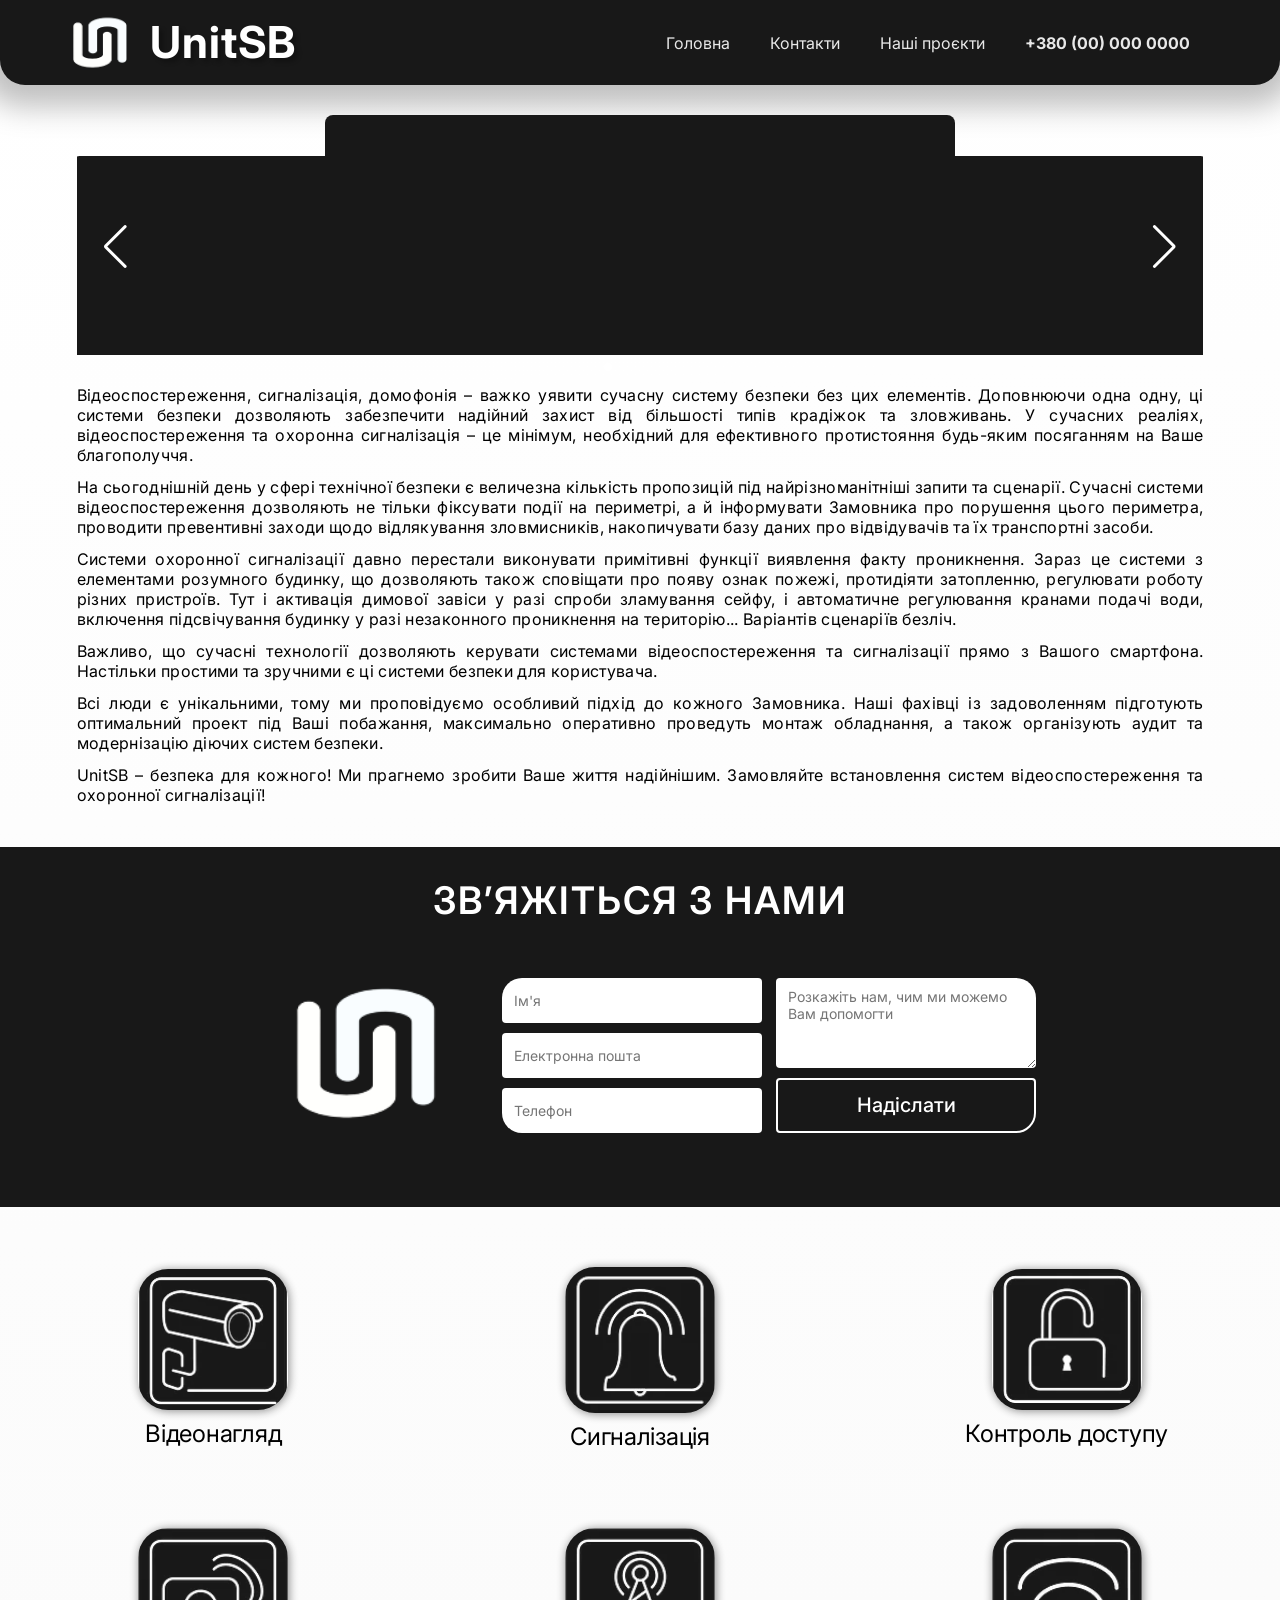
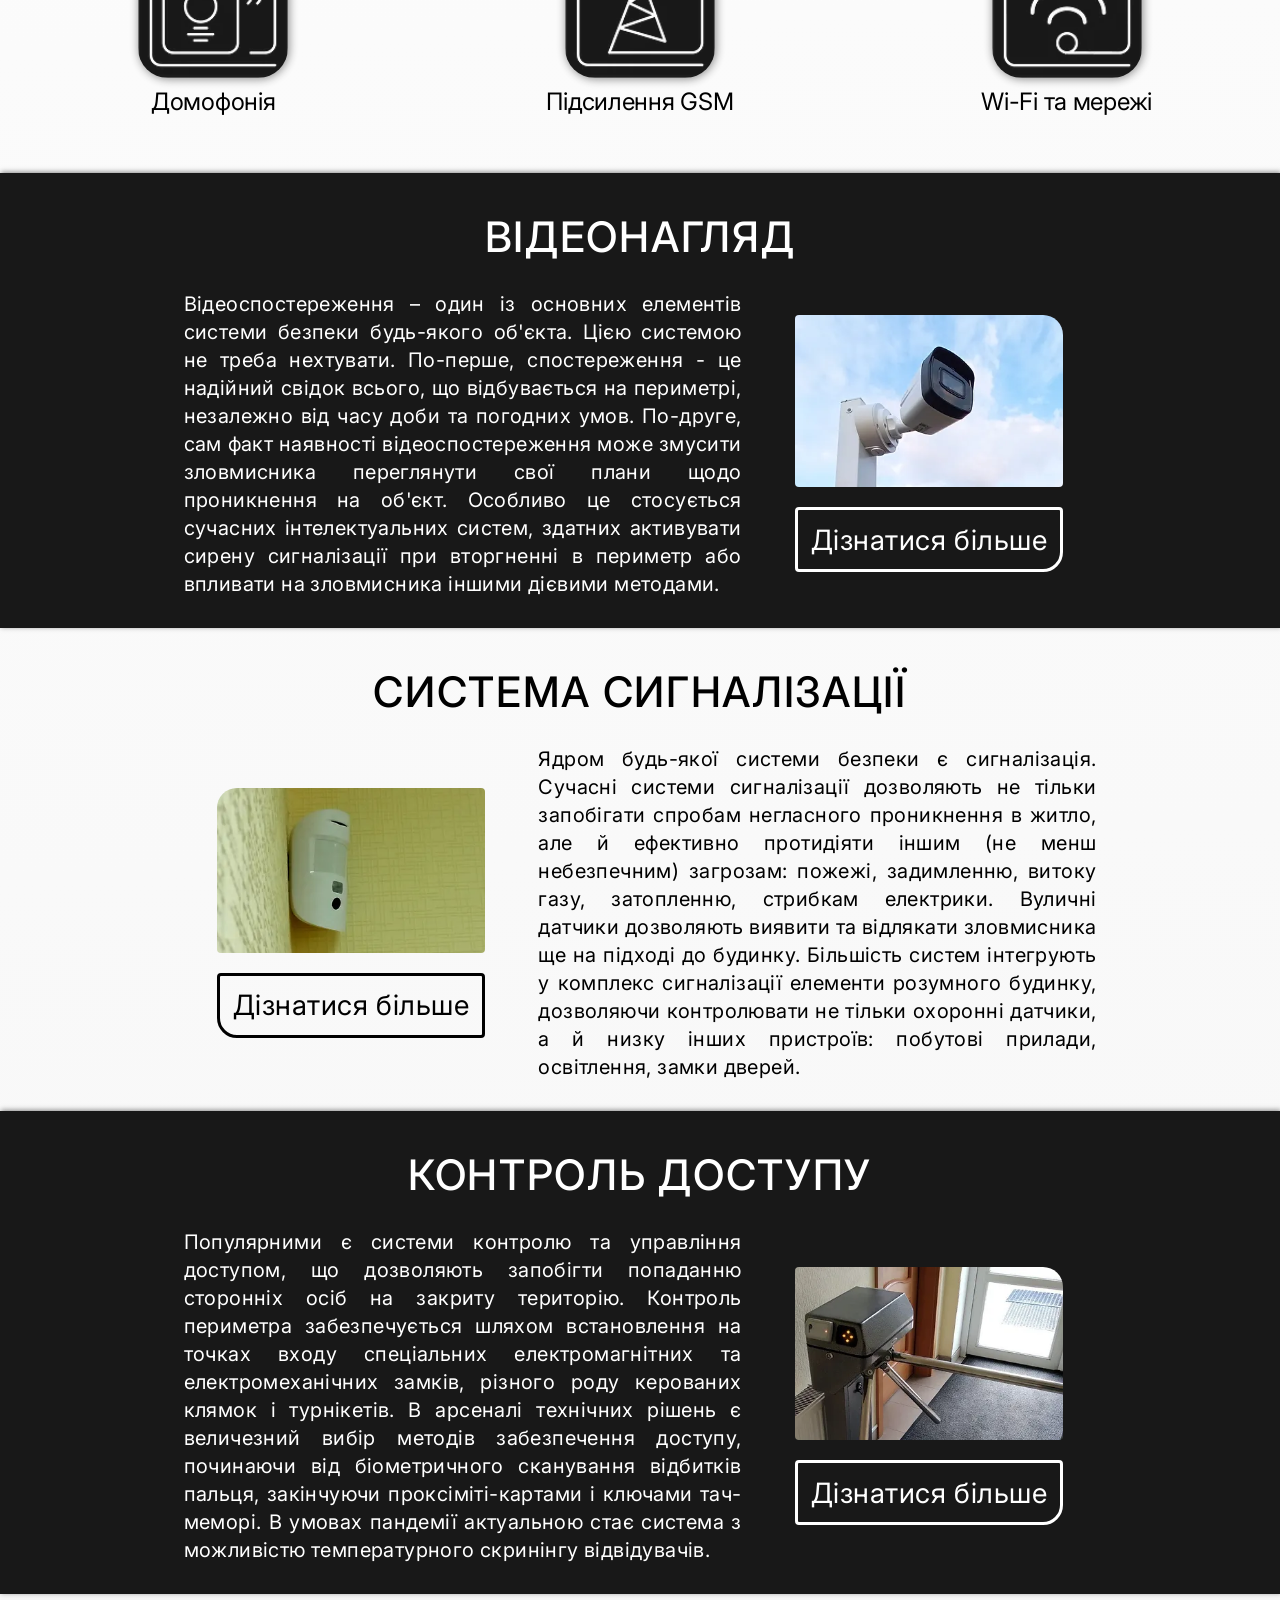
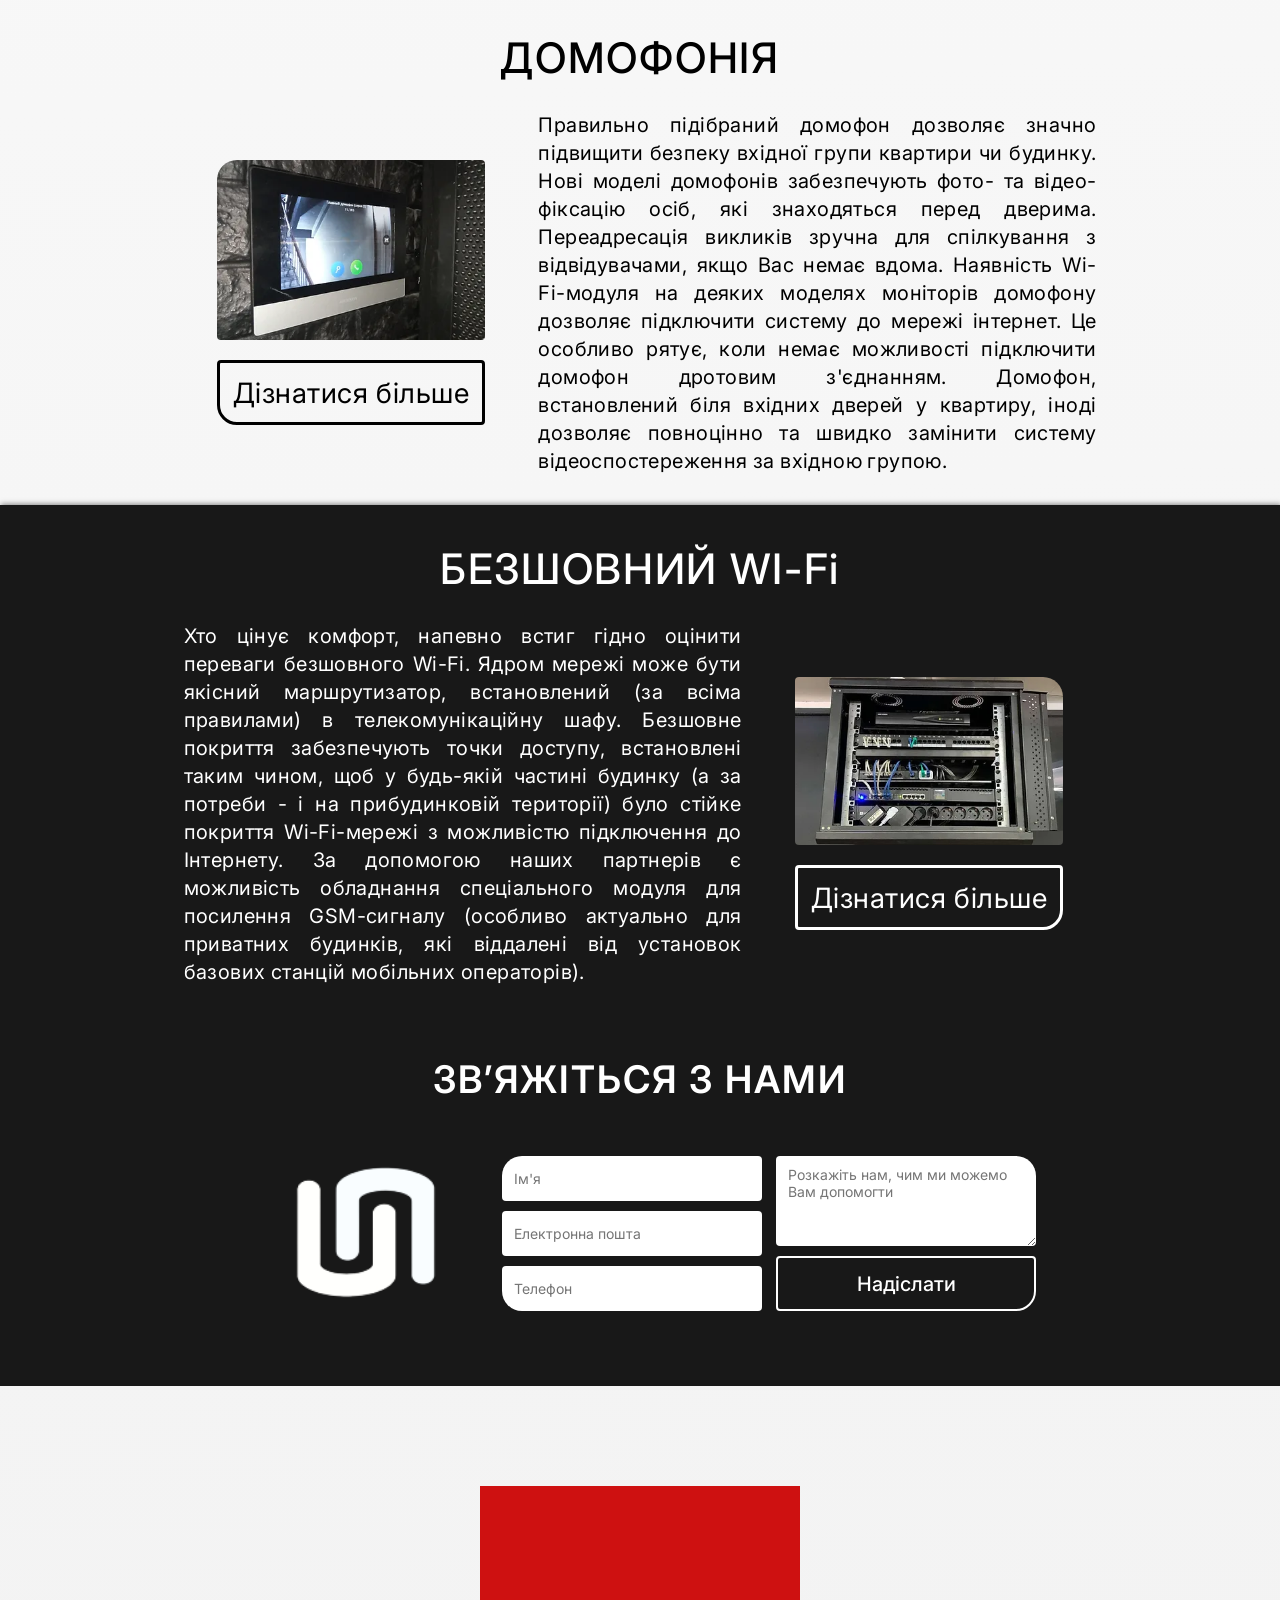
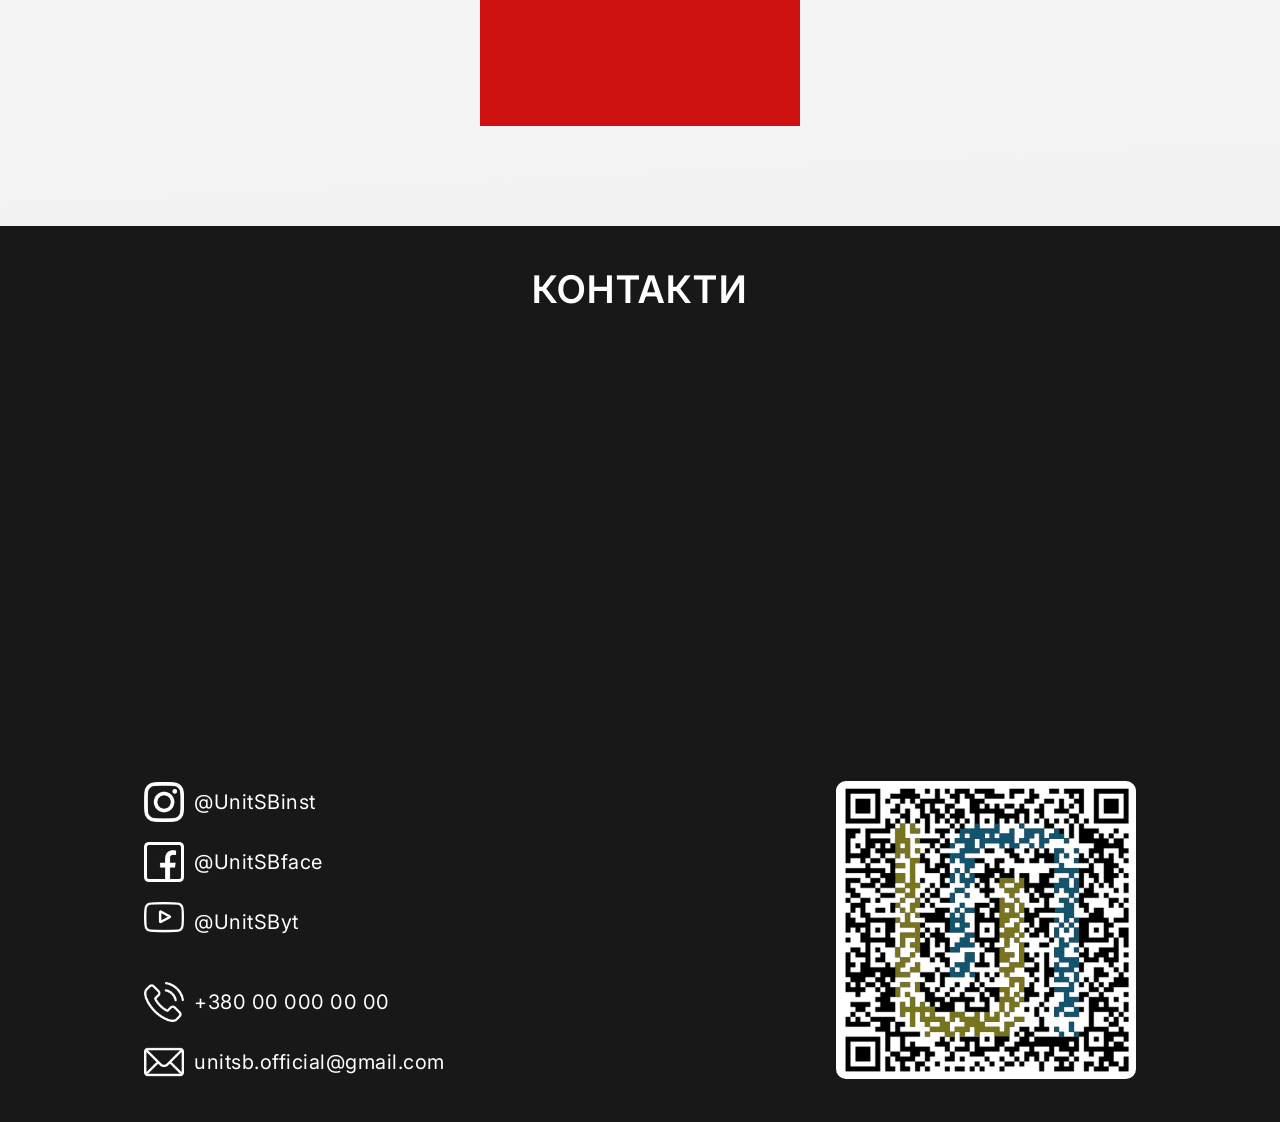
==== commit b40028e0: "всяке разне" ====
--- a/index.html
+++ b/index.html
@@ -1,377 +1,491 @@
 <!DOCTYPE html>
 <html lang="en">
-
-<head>
-    <meta charset="UTF-8">
-    <meta http-equiv="X-UA-Compatible" content="IE=edge">
-    <meta name="viewport" content="width=device-width, initial-scale=1.0">
+  <head>
+    <meta charset="UTF-8" />
+    <meta http-equiv="X-UA-Compatible" content="IE=edge" />
+    <meta name="viewport" content="width=device-width, initial-scale=1.0" />
     <title>UnitSB | Головна</title>
-    <link rel="icon" type="image/x-icon" href="./images/icon.ico">
-
-    <link rel="stylesheet" href="./css/style.css">
-
-    <link rel="stylesheet" href="https://cdnjs.cloudflare.com/ajax/libs/font-awesome/6.0.0-beta3/css/all.min.css"
-        integrity="sha512-Fo3rlrZj/k7ujTnHg4CGR2D7kSs0v4LLanw2qksYuRlEzO+tcaEPQogQ0KaoGN26/zrn20ImR1DfuLWnOo7aBA=="
-        crossorigin="anonymous" referrerpolicy="no-referrer" />
-    <link rel="stylesheet" href="https://cdn.jsdelivr.net/npm/swiper@8/swiper-bundle.min.css" />
-    <link rel="stylesheet" href="./assets/3d-slider-style.css">
-    <link rel="modulepreload" href="./assets/3d-slider-library.js">
-</head>
-
-<body>
+    <link rel="icon" type="image/x-icon" href="./images/icon.ico" />
+
+    <link rel="stylesheet" href="./css/style.css" />
+
+    <link
+      rel="stylesheet"
+      href="https://cdnjs.cloudflare.com/ajax/libs/font-awesome/6.0.0-beta3/css/all.min.css"
+      integrity="sha512-Fo3rlrZj/k7ujTnHg4CGR2D7kSs0v4LLanw2qksYuRlEzO+tcaEPQogQ0KaoGN26/zrn20ImR1DfuLWnOo7aBA=="
+      crossorigin="anonymous"
+      referrerpolicy="no-referrer" />
+    <link
+      rel="stylesheet"
+      href="https://cdn.jsdelivr.net/npm/swiper@8/swiper-bundle.min.css" />
+    <link rel="stylesheet" href="./assets/3d-slider-style.css" />
+    <link rel="modulepreload" href="./assets/3d-slider-library.js" />
+
+    <link
+      rel="stylesheet"
+      href="https://cdn.jsdelivr.net/npm/swiper@8/swiper-bundle.min.css" />
+  </head>
+
+  <body>
     <!-- HEADER -->
     <header class="header">
-        <div class="header__heading">
-            <img class="header__logo" src="./images/logo.png">
-            <h1 class="header__title">UnitSB</h1>
-        </div>
-        <nav class="header__nav">
-            <ul class="header__list">
-                <li class="header__item">
-                    <a href="#" class="header__link">Головна</a>
-                </li>
-                <li class="header__item">
-                    <a href="#" class="header__link">Контакти</a>
-                </li>
-                <li class="header__item">
-                    <a href="#" class="header__link">Наші проєкти</a>
-                </li>
-                <li class="header__item">
-                    <a href="tel:+380000000000" class="header__link header__phone">+380 (00) 000 0000</a>
-                </li>
-            </ul>
-        </nav>
+      <div class="header__heading">
+        <img class="header__logo" src="./images/logo.png" />
+        <h1 class="header__title">UnitSB</h1>
+      </div>
+      <nav class="header__nav">
+        <ul class="header__list">
+          <li class="header__item">
+            <a href="#" class="header__link">Головна</a>
+          </li>
+          <li class="header__item">
+            <a href="#" class="header__link">Контакти</a>
+          </li>
+          <li class="header__item">
+            <a href="#" class="header__link">Наші проєкти</a>
+          </li>
+          <li class="header__item">
+            <a href="tel:+380000000000" class="header__link header__phone"
+              >+380 (00) 000 0000</a
+            >
+          </li>
+        </ul>
+      </nav>
     </header>
 
     <!-- SLIDER-->
     <div class="slider-wrapper">
-        <div id="app">
-            <div class="swiper swiper-carousel video-swiper">
-                <div class="swiper-wrapper">
-                    <div class="swiper-slide">
-                        <div class="swiper-carousel-animate-opacity">
-                            <div class="slide-content">
-                                <h2>Заголовок</h2>
-                                <p>Підзаголовок</p>
-                            </div>
-                            <div class="slide__logo">
-                                <img src="./images/logo.png">
-                                <h2>UnitSB</h2>
-                            </div>
-                        </div>
-                    </div>
-                    <div class="swiper-slide">
-                        <div class="swiper-carousel-animate-opacity">
-                            <div class="slide-content">
-                                <h2>Заголовок</h2>
-                                <p>Підзаголовок</p>
-                            </div>
-                            <div class="slide__logo">
-                                <img src="./images/logo.png">
-                                <h2>UnitSB</h2>
-                            </div>
-                        </div>
-                    </div>
-                    <div class="swiper-slide">
-                        <div class="swiper-carousel-animate-opacity">
-                            <div class="slide-content">
-                                <h2>Заголовок</h2>
-                                <p>Підзаголовок</p>
-                            </div>
-                            <div class="slide__logo">
-                                <img src="./images/logo.png">
-                                <h2>UnitSB</h2>
-                            </div>
-                        </div>
-                    </div>
-                    <div class="swiper-slide">
-                        <div class="swiper-carousel-animate-opacity">
-                            <div class="slide-content">
-                                <h2>Заголовок</h2>
-                                <p>Підзаголовок</p>
-                            </div>
-                            <div class="slide__logo">
-                                <img src="./images/logo.png">
-                                <h2>UnitSB</h2>
-                            </div>
-                        </div>
-                    </div>
-                    <div class="swiper-slide">
-                        <div class="swiper-carousel-animate-opacity">
-                            <div class="slide-content">
-                                <h2>Заголовок</h2>
-                                <p>Підзаголовок</p>
-                            </div>
-                            <div class="slide__logo">
-                                <img src="./images/logo.png">
-                                <h2>UnitSB</h2>
-                            </div>
-                        </div>
-                    </div>
-                </div>
-            </div>
-            <div class="video-swiper-button-prev swiper-button-prev"></div>
-            <div class="video-swiper-button-next swiper-button-next"></div>
-            <div class="video-swiper-pagination swiper-pagination-bullets swiper-pagination"></div>
-        </div>
-
-
-
-        <div class="slider__text">
-            <p class="slider__desc">Відеоспостереження, сигналізація, домофонія – важко уявити сучасну систему безпеки
-                без цих
-                елементів. Доповнюючи одна одну, ці системи безпеки дозволяють забезпечити надійний захист від більшості
-                типів
-                крадіжок та зловживань. У сучасних реаліях, відеоспостереження та охоронна сигналізація – це мінімум,
-                необхідний
-                для ефективного протистояння будь-яким посяганням на Ваше благополуччя.</p>
-            <p class="slider__desc">На сьогоднішній день у сфері технічної безпеки є величезна кількість пропозицій під
-                найрізноманітніші запити та сценарії. Сучасні системи відеоспостереження дозволяють не тільки фіксувати
-                події на
-                периметрі, а й інформувати Замовника про порушення цього периметра, проводити превентивні заходи щодо
-                відлякування зловмисників, накопичувати базу даних про відвідувачів та їх транспортні засоби.</p>
-            <p class="slider__desc">Системи охоронної сигналізації давно перестали виконувати примітивні функції
-                виявлення
-                факту проникнення. Зараз це системи з елементами розумного будинку, що дозволяють також сповіщати про
-                появу
-                ознак пожежі, протидіяти затопленню, регулювати роботу різних пристроїв. Тут і активація димової завіси
-                у разі
-                спроби зламування сейфу, і автоматичне регулювання кранами подачі води, включення підсвічування будинку
-                у разі
-                незаконного проникнення на територію... Варіантів сценаріїв безліч.</p>
-            <p class="slider__desc">Важливо, що сучасні технології дозволяють керувати системами відеоспостереження та
-                сигналізації прямо з Вашого смартфона. Настільки простими та зручними є ці системи безпеки для
-                користувача.</p>
-            <p class="slider__desc">Всі люди є унікальними, тому ми проповідуємо особливий підхід до кожного Замовника.
-                Наші
-                фахівці із задоволенням підготують оптимальний проект під Ваші побажання, максимально оперативно
-                проведуть
-                монтаж обладнання, а також організують аудит та модернізацію діючих систем безпеки.</p>
-            <p class="slider__desc">UnitSB – безпека для кожного! Ми прагнемо зробити Ваше життя надійнішим. Замовляйте
-                встановлення систем відеоспостереження та охоронної сигналізації!</p>
-        </div>
+      <div id="app">
+        <div class="swiper swiper-carousel video-swiper">
+          <div class="swiper-wrapper">
+            <div class="swiper-slide">
+              <div class="swiper-carousel-animate-opacity">
+                <div class="slide-content">
+                  <h2>Заголовок</h2>
+                  <p>Підзаголовок</p>
+                </div>
+                <div class="slide__logo">
+                  <img src="./images/logo.png" />
+                  <h2>UnitSB</h2>
+                </div>
+              </div>
+            </div>
+            <div class="swiper-slide">
+              <div class="swiper-carousel-animate-opacity">
+                <div class="slide-content">
+                  <h2>Заголовок</h2>
+                  <p>Підзаголовок</p>
+                </div>
+                <div class="slide__logo">
+                  <img src="./images/logo.png" />
+                  <h2>UnitSB</h2>
+                </div>
+              </div>
+            </div>
+            <div class="swiper-slide">
+              <div class="swiper-carousel-animate-opacity">
+                <div class="slide-content">
+                  <h2>Заголовок</h2>
+                  <p>Підзаголовок</p>
+                </div>
+                <div class="slide__logo">
+                  <img src="./images/logo.png" />
+                  <h2>UnitSB</h2>
+                </div>
+              </div>
+            </div>
+            <div class="swiper-slide">
+              <div class="swiper-carousel-animate-opacity">
+                <div class="slide-content">
+                  <h2>Заголовок</h2>
+                  <p>Підзаголовок</p>
+                </div>
+                <div class="slide__logo">
+                  <img src="./images/logo.png" />
+                  <h2>UnitSB</h2>
+                </div>
+              </div>
+            </div>
+            <div class="swiper-slide">
+              <div class="swiper-carousel-animate-opacity">
+                <div class="slide-content">
+                  <h2>Заголовок</h2>
+                  <p>Підзаголовок</p>
+                </div>
+                <div class="slide__logo">
+                  <img src="./images/logo.png" />
+                  <h2>UnitSB</h2>
+                </div>
+              </div>
+            </div>
+          </div>
+        </div>
+        <div class="video-swiper-button-prev swiper-button-prev"></div>
+        <div class="video-swiper-button-next swiper-button-next"></div>
+        <div
+          class="video-swiper-pagination swiper-pagination-bullets swiper-pagination"></div>
+      </div>
+
+      <div class="slider__text">
+        <p class="slider__desc">
+          Відеоспостереження, сигналізація, домофонія – важко уявити сучасну
+          систему безпеки без цих елементів. Доповнюючи одна одну, ці системи
+          безпеки дозволяють забезпечити надійний захист від більшості типів
+          крадіжок та зловживань. У сучасних реаліях, відеоспостереження та
+          охоронна сигналізація – це мінімум, необхідний для ефективного
+          протистояння будь-яким посяганням на Ваше благополуччя.
+        </p>
+        <p class="slider__desc">
+          На сьогоднішній день у сфері технічної безпеки є величезна кількість
+          пропозицій під найрізноманітніші запити та сценарії. Сучасні системи
+          відеоспостереження дозволяють не тільки фіксувати події на периметрі,
+          а й інформувати Замовника про порушення цього периметра, проводити
+          превентивні заходи щодо відлякування зловмисників, накопичувати базу
+          даних про відвідувачів та їх транспортні засоби.
+        </p>
+        <p class="slider__desc">
+          Системи охоронної сигналізації давно перестали виконувати примітивні
+          функції виявлення факту проникнення. Зараз це системи з елементами
+          розумного будинку, що дозволяють також сповіщати про появу ознак
+          пожежі, протидіяти затопленню, регулювати роботу різних пристроїв. Тут
+          і активація димової завіси у разі спроби зламування сейфу, і
+          автоматичне регулювання кранами подачі води, включення підсвічування
+          будинку у разі незаконного проникнення на територію... Варіантів
+          сценаріїв безліч.
+        </p>
+        <p class="slider__desc">
+          Важливо, що сучасні технології дозволяють керувати системами
+          відеоспостереження та сигналізації прямо з Вашого смартфона. Настільки
+          простими та зручними є ці системи безпеки для користувача.
+        </p>
+        <p class="slider__desc">
+          Всі люди є унікальними, тому ми проповідуємо особливий підхід до
+          кожного Замовника. Наші фахівці із задоволенням підготують оптимальний
+          проект під Ваші побажання, максимально оперативно проведуть монтаж
+          обладнання, а також організують аудит та модернізацію діючих систем
+          безпеки.
+        </p>
+        <p class="slider__desc">
+          UnitSB – безпека для кожного! Ми прагнемо зробити Ваше життя
+          надійнішим. Замовляйте встановлення систем відеоспостереження та
+          охоронної сигналізації!
+        </p>
+      </div>
     </div>
 
     <!-- FORM -->
     <div class="contact-wrapper">
-        <h2 class="contact__title">Зв’яжіться з нами</h2>
-        <div class="contact__content">
+      <h2 class="contact__title">Зв’яжіться з нами</h2>
+      <div class="contact__content">
+        <div class="contact__col">
+          <img src="./images/logo.png" alt="UnitSB" />
+        </div>
+        <div class="contact__col">
+          <form action="#" method="post" class="contact__form">
             <div class="contact__col">
-                <img src="./images/logo.png" alt="UnitSB">
+              <input
+                type="text"
+                name="name"
+                class="contact__input"
+                placeholder="Ім'я" />
+              <input
+                type="email"
+                name="email"
+                class="contact__input"
+                placeholder="Електронна пошта" />
+              <input
+                type="tel"
+                name="phone"
+                class="contact__input"
+                placeholder="Телефон" />
             </div>
             <div class="contact__col">
-                <form action="#" method="post" class="contact__form">
-                    <div class="contact__col">
-                        <input type="text" name="name" class="contact__input" placeholder="Ім'я">
-                        <input type="email" name="email" class="contact__input" placeholder="Електронна пошта">
-                        <input type="tel" name="phone" class="contact__input" placeholder="Телефон">
-                    </div>
-                    <div class="contact__col">
-                        <textarea name="message" class="contact__input"
-                            placeholder="Розкажіть нам, чим ми можемо Вам допомогти"></textarea>
-                        <button type="submit" class="contact__button">Надіслати</button>
-                    </div>
-                </form>
-            </div>
-        </div>
+              <textarea
+                name="message"
+                class="contact__input"
+                placeholder="Розкажіть нам, чим ми можемо Вам допомогти"></textarea>
+              <button type="submit" class="contact__button">Надіслати</button>
+            </div>
+          </form>
+        </div>
+      </div>
     </div>
-
 
     <!-- PROFILES -->
     <div class="profiles-wrapper">
-        <div class="profile__item">
-            <img class="profiles__img" src="./images/looking.png">
-            <h3 class="profiles__title">Відеонагляд</h3>
-        </div>
-        <div class="profile__item">
-            <img class="profiles__img" src="./images/alarm.png">
-            <h3 class="profiles__title">Сигналізація</h3>
-        </div>
-        <div class="profile__item">
-            <img class="profiles__img" src="./images/control.png">
-            <h3 class="profiles__title">Контроль доступу </h3>
-        </div>
-        <div class="profile__item">
-            <img class="profiles__img" src="./images/domofonia.png">
-            <h3 class="profiles__title">Домофонія</h3>
-        </div>
-        <div class="profile__item">
-            <img class="profiles__img" src="./images/GSM.png">
-            <h3 class="profiles__title">Підсилення GSM</h3>
-        </div>
-        <div class="profile__item">
-            <img class="profiles__img" src="./images/wifi.png">
-            <h3 class="profiles__title">Wi-Fi та мережі</h3>
-        </div>
+      <div class="profile__item">
+        <img class="profiles__img" src="./images/looking.png" />
+        <h3 class="profiles__title">Відеонагляд</h3>
+      </div>
+      <div class="profile__item">
+        <img class="profiles__img" src="./images/alarm.png" />
+        <h3 class="profiles__title">Сигналізація</h3>
+      </div>
+      <div class="profile__item">
+        <img class="profiles__img" src="./images/control.png" />
+        <h3 class="profiles__title">Контроль доступу</h3>
+      </div>
+      <div class="profile__item">
+        <img class="profiles__img" src="./images/domofonia.png" />
+        <h3 class="profiles__title">Домофонія</h3>
+      </div>
+      <div class="profile__item">
+        <img class="profiles__img" src="./images/GSM.png" />
+        <h3 class="profiles__title">Підсилення GSM</h3>
+      </div>
+      <div class="profile__item">
+        <img class="profiles__img" src="./images/wifi.png" />
+        <h3 class="profiles__title">Wi-Fi та мережі</h3>
+      </div>
     </div>
-
 
     <!-- SPHERES -->
     <div class="spheres-wrapper">
-        <div class="sphere sphere-dark">
-            <h1 class="sphere-dark__title">ВІДЕОНАГЛЯД</h1>
-            <div class="sphere__content">
-                <div class="sphere-dark__col">
-                    <p class="sphere-dark__text">
-                        Відеоспостереження – один із основних елементів системи безпеки будь-якого об'єкта. Цією
-                        системою не
-                        треба нехтувати. По-перше, спостереження - це надійний свідок всього, що відбувається на
-                        периметрі,
-                        незалежно від часу доби та погодних умов. По-друге, сам факт наявності відеоспостереження може
-                        змусити зловмисника переглянути свої плани щодо проникнення на об'єкт. Особливо це стосується
-                        сучасних інтелектуальних систем, здатних активувати сирену сигналізації при вторгненні в
-                        периметр
-                        або впливати на зловмисника іншими дієвими методами.</p>
-                </div>
-                <div class="sphere-dark__col">
-                    <img class="sphere-dark__img" src="./images/camera.png">
-                    <a href="#" class="sphere-dark__button">Дізнатися більше</a>
-                </div>
-            </div>
-        </div>
-        <div class="sphere sphere-light">
-            <h1 class="sphere-light__title">СИСТЕМА СИГНАЛІЗАЦІЇ</h1>
-            <div class="sphere__content">
-                <div class="sphere-lihgt__col">
-                    <img class="sphere-light__img" src="./images/system.png">
-                    <a href="#" class="sphere-light__button">Дізнатися більше</a>
-                </div>
-                <div class="sphere-lihgt__col">
-                    <p class="sphere-light__text">
-                        Ядром будь-якої системи безпеки є сигналізація. Сучасні системи сигналізації дозволяють не
-                        тільки запобігати спробам негласного проникнення в житло, але й ефективно протидіяти іншим (не
-                        менш небезпечним) загрозам: пожежі, задимленню, витоку газу, затопленню, стрибкам електрики.
-                        Вуличні датчики дозволяють виявити та відлякати зловмисника ще на підході до будинку. Більшість
-                        систем інтегрують у комплекс сигналізації елементи розумного будинку, дозволяючи контролювати не
-                        тільки охоронні датчики, а й низку інших пристроїв: побутові прилади, освітлення, замки дверей.
-                    </p>
-                </div>
-            </div>
-        </div>
-        <div class="sphere sphere-dark">
-            <h1 class="sphere-dark__title">КОНТРОЛЬ ДОСТУПУ</h1>
-            <div class="sphere__content">
-                <div class="sphere-dark__col">
-                    <p class="sphere-dark__text">Популярними є системи контролю та управління доступом, що дозволяють
-                        запобігти попаданню
-                        сторонніх осіб на закриту територію. Контроль периметра забезпечується шляхом встановлення на
-                        точках входу спеціальних електромагнітних та електромеханічних замків, різного роду керованих
-                        клямок і турнікетів. В арсеналі технічних рішень є величезний вибір методів забезпечення
-                        доступу, починаючи від біометричного сканування відбитків пальця, закінчуючи проксіміті-картами
-                        і ключами тач-меморі. В умовах пандемії актуальною стає система з можливістю температурного
-                        скринінгу відвідувачів.</p>
-                </div>
-                <div class="sphere-dark__col">
-                    <img class="sphere-dark__img" src="./images/control.img.png">
-                    <a href="#" class="sphere-dark__button">Дізнатися більше</a>
-                </div>
-            </div>
-        </div>
-        <div class="sphere sphere-light">
-            <h1 class="sphere-light__title">ДОМОФОНІЯ</h1>
-            <div class="sphere__content">
-                <div class="sphere-lihgt__col">
-                    <img class="sphere-light__img" src="./images/domofonia.img.png">
-                    <a href="#" class="sphere-light__button">Дізнатися більше</a> 
-                </div>
-                <div class="sphere-lihgt__col">
-                    <p class="sphere-light__text">Правильно підібраний домофон дозволяє значно підвищити безпеку вхідної групи
-                        квартири чи будинку.
-                        Нові моделі домофонів забезпечують фото- та відео-фіксацію осіб, які знаходяться перед дверима.
-                        Переадресація викликів зручна для спілкування з відвідувачами, якщо Вас немає вдома. Наявність
-                        Wi-Fi-модуля на деяких моделях моніторів домофону дозволяє підключити систему до мережі
-                        інтернет. Це особливо рятує, коли немає можливості підключити домофон дротовим з'єднанням.
-                        Домофон, встановлений біля вхідних дверей у квартиру, іноді дозволяє повноцінно та швидко
-                        замінити систему відеоспостереження за вхідною групою.</p>
-                </div>
-            </div>
-        </div>
-        <div class="sphere sphere-dark">
-            <h1 class="sphere-dark__title">БЕЗШОВНИЙ WI-Fi</h1>
-            <div class="sphere__content">
-                <div class="sphere-dark__col">
-                    <p class="sphere-dark__text">Хто цінує комфорт, напевно встиг гідно оцінити переваги безшовного Wi-Fi.
-                        Ядром мережі може бути якісний маршрутизатор, встановлений (за всіма правилами) в
-                        телекомунікаційну шафу. Безшовне покриття забезпечують точки доступу, встановлені таким чином,
-                        щоб у будь-якій частині будинку (а за потреби - і на прибудинковій території) було стійке
-                        покриття Wi-Fi-мережі з можливістю підключення до Інтернету. За допомогою наших партнерів є
-                        можливість обладнання спеціального модуля для посилення GSM-сигналу (особливо актуально для
-                        приватних будинків, які віддалені від установок базових станцій мобільних операторів).</p>
-                </div>
-                <div class="sphere-dark__col">
-                    <img class="sphere-dark__img" src="./images/block.img.png">
-                    <a href="#" class="sphere-dark__button">Дізнатися більше</a>
-                </div>
-            </div>
-        </div>
+      <div class="sphere sphere-dark">
+        <h1 class="sphere-dark__title">ВІДЕОНАГЛЯД</h1>
+        <div class="sphere__content">
+          <div class="sphere-dark__col">
+            <p class="sphere-dark__text">
+              Відеоспостереження – один із основних елементів системи безпеки
+              будь-якого об'єкта. Цією системою не треба нехтувати. По-перше,
+              спостереження - це надійний свідок всього, що відбувається на
+              периметрі, незалежно від часу доби та погодних умов. По-друге, сам
+              факт наявності відеоспостереження може змусити зловмисника
+              переглянути свої плани щодо проникнення на об'єкт. Особливо це
+              стосується сучасних інтелектуальних систем, здатних активувати
+              сирену сигналізації при вторгненні в периметр або впливати на
+              зловмисника іншими дієвими методами.
+            </p>
+          </div>
+          <div class="sphere-dark__col">
+            <img class="sphere-dark__img" src="./images/camera.png" />
+            <a href="#" class="sphere-dark__button">Дізнатися більше</a>
+          </div>
+        </div>
+      </div>
+      <div class="sphere sphere-light">
+        <h1 class="sphere-light__title">СИСТЕМА СИГНАЛІЗАЦІЇ</h1>
+        <div class="sphere__content">
+          <div class="sphere-lihgt__col">
+            <img class="sphere-light__img" src="./images/system.png" />
+            <a href="#" class="sphere-light__button">Дізнатися більше</a>
+          </div>
+          <div class="sphere-lihgt__col">
+            <p class="sphere-light__text">
+              Ядром будь-якої системи безпеки є сигналізація. Сучасні системи
+              сигналізації дозволяють не тільки запобігати спробам негласного
+              проникнення в житло, але й ефективно протидіяти іншим (не менш
+              небезпечним) загрозам: пожежі, задимленню, витоку газу,
+              затопленню, стрибкам електрики. Вуличні датчики дозволяють виявити
+              та відлякати зловмисника ще на підході до будинку. Більшість
+              систем інтегрують у комплекс сигналізації елементи розумного
+              будинку, дозволяючи контролювати не тільки охоронні датчики, а й
+              низку інших пристроїв: побутові прилади, освітлення, замки дверей.
+            </p>
+          </div>
+        </div>
+      </div>
+      <div class="sphere sphere-dark">
+        <h1 class="sphere-dark__title">КОНТРОЛЬ ДОСТУПУ</h1>
+        <div class="sphere__content">
+          <div class="sphere-dark__col">
+            <p class="sphere-dark__text">
+              Популярними є системи контролю та управління доступом, що
+              дозволяють запобігти попаданню сторонніх осіб на закриту
+              територію. Контроль периметра забезпечується шляхом встановлення
+              на точках входу спеціальних електромагнітних та електромеханічних
+              замків, різного роду керованих клямок і турнікетів. В арсеналі
+              технічних рішень є величезний вибір методів забезпечення доступу,
+              починаючи від біометричного сканування відбитків пальця,
+              закінчуючи проксіміті-картами і ключами тач-меморі. В умовах
+              пандемії актуальною стає система з можливістю температурного
+              скринінгу відвідувачів.
+            </p>
+          </div>
+          <div class="sphere-dark__col">
+            <img class="sphere-dark__img" src="./images/control.img.png" />
+            <a href="#" class="sphere-dark__button">Дізнатися більше</a>
+          </div>
+        </div>
+      </div>
+      <div class="sphere sphere-light">
+        <h1 class="sphere-light__title">ДОМОФОНІЯ</h1>
+        <div class="sphere__content">
+          <div class="sphere-lihgt__col">
+            <img class="sphere-light__img" src="./images/domofonia.img.png" />
+            <a href="#" class="sphere-light__button">Дізнатися більше</a>
+          </div>
+          <div class="sphere-lihgt__col">
+            <p class="sphere-light__text">
+              Правильно підібраний домофон дозволяє значно підвищити безпеку
+              вхідної групи квартири чи будинку. Нові моделі домофонів
+              забезпечують фото- та відео-фіксацію осіб, які знаходяться перед
+              дверима. Переадресація викликів зручна для спілкування з
+              відвідувачами, якщо Вас немає вдома. Наявність Wi-Fi-модуля на
+              деяких моделях моніторів домофону дозволяє підключити систему до
+              мережі інтернет. Це особливо рятує, коли немає можливості
+              підключити домофон дротовим з'єднанням. Домофон, встановлений біля
+              вхідних дверей у квартиру, іноді дозволяє повноцінно та швидко
+              замінити систему відеоспостереження за вхідною групою.
+            </p>
+          </div>
+        </div>
+      </div>
+      <div class="sphere sphere-dark">
+        <h1 class="sphere-dark__title">БЕЗШОВНИЙ WI-Fi</h1>
+        <div class="sphere__content">
+          <div class="sphere-dark__col">
+            <p class="sphere-dark__text">
+              Хто цінує комфорт, напевно встиг гідно оцінити переваги безшовного
+              Wi-Fi. Ядром мережі може бути якісний маршрутизатор, встановлений
+              (за всіма правилами) в телекомунікаційну шафу. Безшовне покриття
+              забезпечують точки доступу, встановлені таким чином, щоб у
+              будь-якій частині будинку (а за потреби - і на прибудинковій
+              території) було стійке покриття Wi-Fi-мережі з можливістю
+              підключення до Інтернету. За допомогою наших партнерів є
+              можливість обладнання спеціального модуля для посилення
+              GSM-сигналу (особливо актуально для приватних будинків, які
+              віддалені від установок базових станцій мобільних операторів).
+            </p>
+          </div>
+          <div class="sphere-dark__col">
+            <img class="sphere-dark__img" src="./images/block.img.png" />
+            <a href="#" class="sphere-dark__button">Дізнатися більше</a>
+          </div>
+        </div>
+      </div>
+      <!-- FORM -->
+      <div class="contact-wrapper">
+        <h2 class="contact__title" style="margin-top: 20px">
+          Зв’яжіться з нами
+        </h2>
+        <div class="contact__content">
+          <div class="contact__col">
+            <img src="./images/logo.png" alt="UnitSB" />
+          </div>
+          <div class="contact__col">
+            <form action="#" method="post" class="contact__form">
+              <div class="contact__col">
+                <input
+                  type="text"
+                  name="name"
+                  class="contact__input"
+                  placeholder="Ім'я" />
+                <input
+                  type="email"
+                  name="email"
+                  class="contact__input"
+                  placeholder="Електронна пошта" />
+                <input
+                  type="tel"
+                  name="phone"
+                  class="contact__input"
+                  placeholder="Телефон" />
+              </div>
+              <div class="contact__col">
+                <textarea
+                  name="message"
+                  class="contact__input"
+                  placeholder="Розкажіть нам, чим ми можемо Вам допомогти"></textarea>
+                <button type="submit" class="contact__button">Надіслати</button>
+              </div>
+            </form>
+          </div>
+        </div>
+      </div>
     </div>
 
-
     <!-- OUR PROJECTS -->
-    <div class="our-projects">
-        <h1 class="our-projects__title">НАШІ ПРОЕКТИ</h1>
-        <div class="our-projects__block">
-            <button class="our-projects__button" type="button">Інші проекти</button>
-            <button class="our-projects__button" type="button">Вартість робіт</button>
-            <button class="our-projects__button" type="button">Зробити замовлення</button>
-        </div>
+    <div class="projects">
+      <div class="swiper mySwiper6">
+        <div class="swiper-wrapper">
+          <div class="swiper-slide">Slide 1</div>
+          <div class="swiper-slide">Slide 2</div>
+          <div class="swiper-slide">Slide 3</div>
+          <div class="swiper-slide">Slide 4</div>
+          <div class="swiper-slide">Slide 5</div>
+          <div class="swiper-slide">Slide 6</div>
+          <div class="swiper-slide">Slide 7</div>
+          <div class="swiper-slide">Slide 8</div>
+          <div class="swiper-slide">Slide 9</div>
+        </div>
+      </div>
     </div>
-
 
     <!-- FOOTER -->
     <footer class="footer">
-        <h1 class="footer__title">Контакти</h1>
-        <!--Тут знову ти работаєш-->
-        <map></map>
-        <div class="footer__block">
-            <div class="footer__part">
-                <ul class="footer__list">
-                    <li class="footer__item">
-                        <div>
-                            <img class="footer__img" src="./images/instagram.png">
-                        </div>
-                        <a href="mailto:@HentaiDONATE" class="footer__link">@UnitSBinst</a>
-                    </li>
-                    <li class="footer__item">
-                        <div>
-                            <img class="footer__img" src="./images/facebook.png">
-                        </div>
-                        <a href="#" class="footer__link">@UnitSBface</a>
-                    </li>
-                    <li class="footer__item">
-                        <div>
-                            <img class="footer__special" src="./images/youtube.png">
-                        </div>
-                        <a href="#" class="footer__link">@UnitSByt</a>
-                    </li>
-                </ul>
-                <ul class="footer__list">
-                    <li class="footer__item">
-                        <div>
-                            <img class="footer__img" src="./images/phone-call.png.img">
-                        </div>
-                        <a href="tel:+380 00 000 00 00" class="footer__link">+380 00 000 00 00</a>
-                    </li>
-                    <li class="footer__item">
-                        <img class="footer__mail" src="./images/mail.png.img">
-                        <a href="mailto:hentaidonate.official@gmail.com"
-                            class="footer__link">unitsb.official@gmail.com</a>
-                    </li>
-                </ul>
-            </div>
-            <div>
-                <img class="footer__qrcode" src="./images/qrcode.png">
-            </div>
-        </div>
+      <h2 class="footer__title">Контакти</h2>
+
+      <iframe
+        class="footer__map"
+        src="https://www.google.com/maps/embed?pb=!1m18!1m12!1m3!1d2545.777185535344!2d30.486197215538787!3d50.35206110233084!2m3!1f0!2f0!3f0!3m2!1i1024!2i768!4f13.1!3m3!1m2!1s0x40d4c879f0c41e6d%3A0xb3379ad51dd321be!2z0JbQmiAi0JrQsNC30LrQsCI!5e0!3m2!1suk!2scz!4v1674657268209!5m2!1suk!2scz"
+        style="border: 0"
+        allowfullscreen=""
+        loading="lazy"
+        referrerpolicy="no-referrer-when-downgrade"></iframe>
+
+      <div class="footer__content">
+        <ul class="footer__list">
+          <li class="footer__item">
+            <img class="footer__img" src="./images/instagram.png" />
+            <a href="mailto:@" class="footer__link">@UnitSBinst</a>
+          </li>
+          <li class="footer__item">
+            <img class="footer__img" src="./images/facebook.png" />
+            <a href="#" class="footer__link">@UnitSBface</a>
+          </li>
+          <li class="footer__item">
+            <img class="footer__img" src="./images/youtube.png" />
+            <a href="#" class="footer__link">@UnitSByt</a>
+          </li>
+          <li class="footer__item">
+            <img class="footer__img" src="./images/phone-call.png.img" />
+            <a href="tel:+380 00 000 00 00" class="footer__link"
+              >+380 00 000 00 00</a
+            >
+          </li>
+          <li class="footer__item">
+            <img class="footer__img" src="./images/mail.png.img" />
+            <a href="mailto:" class="footer__link">unitsb.official@gmail.com</a>
+          </li>
+        </ul>
+        <div class="footer__col">
+          <img class="footer__qrcode" src="./images/qrcode.png" />
+        </div>
+      </div>
     </footer>
-
 
     <!-- SCRIPTS -->
     <script src="https://cdn.jsdelivr.net/npm/swiper/swiper-bundle.min.js"></script>
     <script src="https://ajax.googleapis.com/ajax/libs/jquery/3.6.0/jquery.min.js"></script>
-    <script defer="" src="https://static.cloudflareinsights.com/beacon.min.js"
-        data-cf-beacon="{&quot;token&quot;: &quot;07e9b2efafbd4b458690b79234a62148&quot;}"></script>
-    <script type="module" crossorigin="" src="./assets/3d-slider-control.js"></script>
-</body>
-
-</html>+    <script
+      defer=""
+      src="https://static.cloudflareinsights.com/beacon.min.js"
+      data-cf-beacon='{"token": "07e9b2efafbd4b458690b79234a62148"}'></script>
+    <script
+      type="module"
+      crossorigin=""
+      src="./assets/3d-slider-control.js"></script>
+
+    <script src="https://cdn.jsdelivr.net/npm/swiper@8/swiper-bundle.min.js"></script>
+    <script>
+      var swiper6 = new Swiper(".mySwiper6", {
+        grabCursor: true,
+        effect: "creative",
+        creativeEffect: {
+          prev: {
+            shadow: true,
+            origin: "left center",
+            translate: ["-5%", 0, -200],
+            rotate: [0, 100, 0],
+          },
+          next: {
+            origin: "right center",
+            translate: ["5%", 0, -200],
+            rotate: [0, -100, 0],
+          },
+        },
+      });
+    </script>
+  </body>
+</html>
--- a/css/style.css
+++ b/css/style.css
@@ -1,6 +1,6 @@
 @import url("https://fonts.googleapis.com/css2?family=Inter:wght@100;200;300;400;500;600;700;800;900&display=swap");
 @import url("https://fonts.googleapis.com/css2?family=Poppins&display=swap");
-@import url(header.css);
+@import url(header&footer.css);
 @import url(slider.css);
 @import url(form.css);
 @import url(profiles.css);
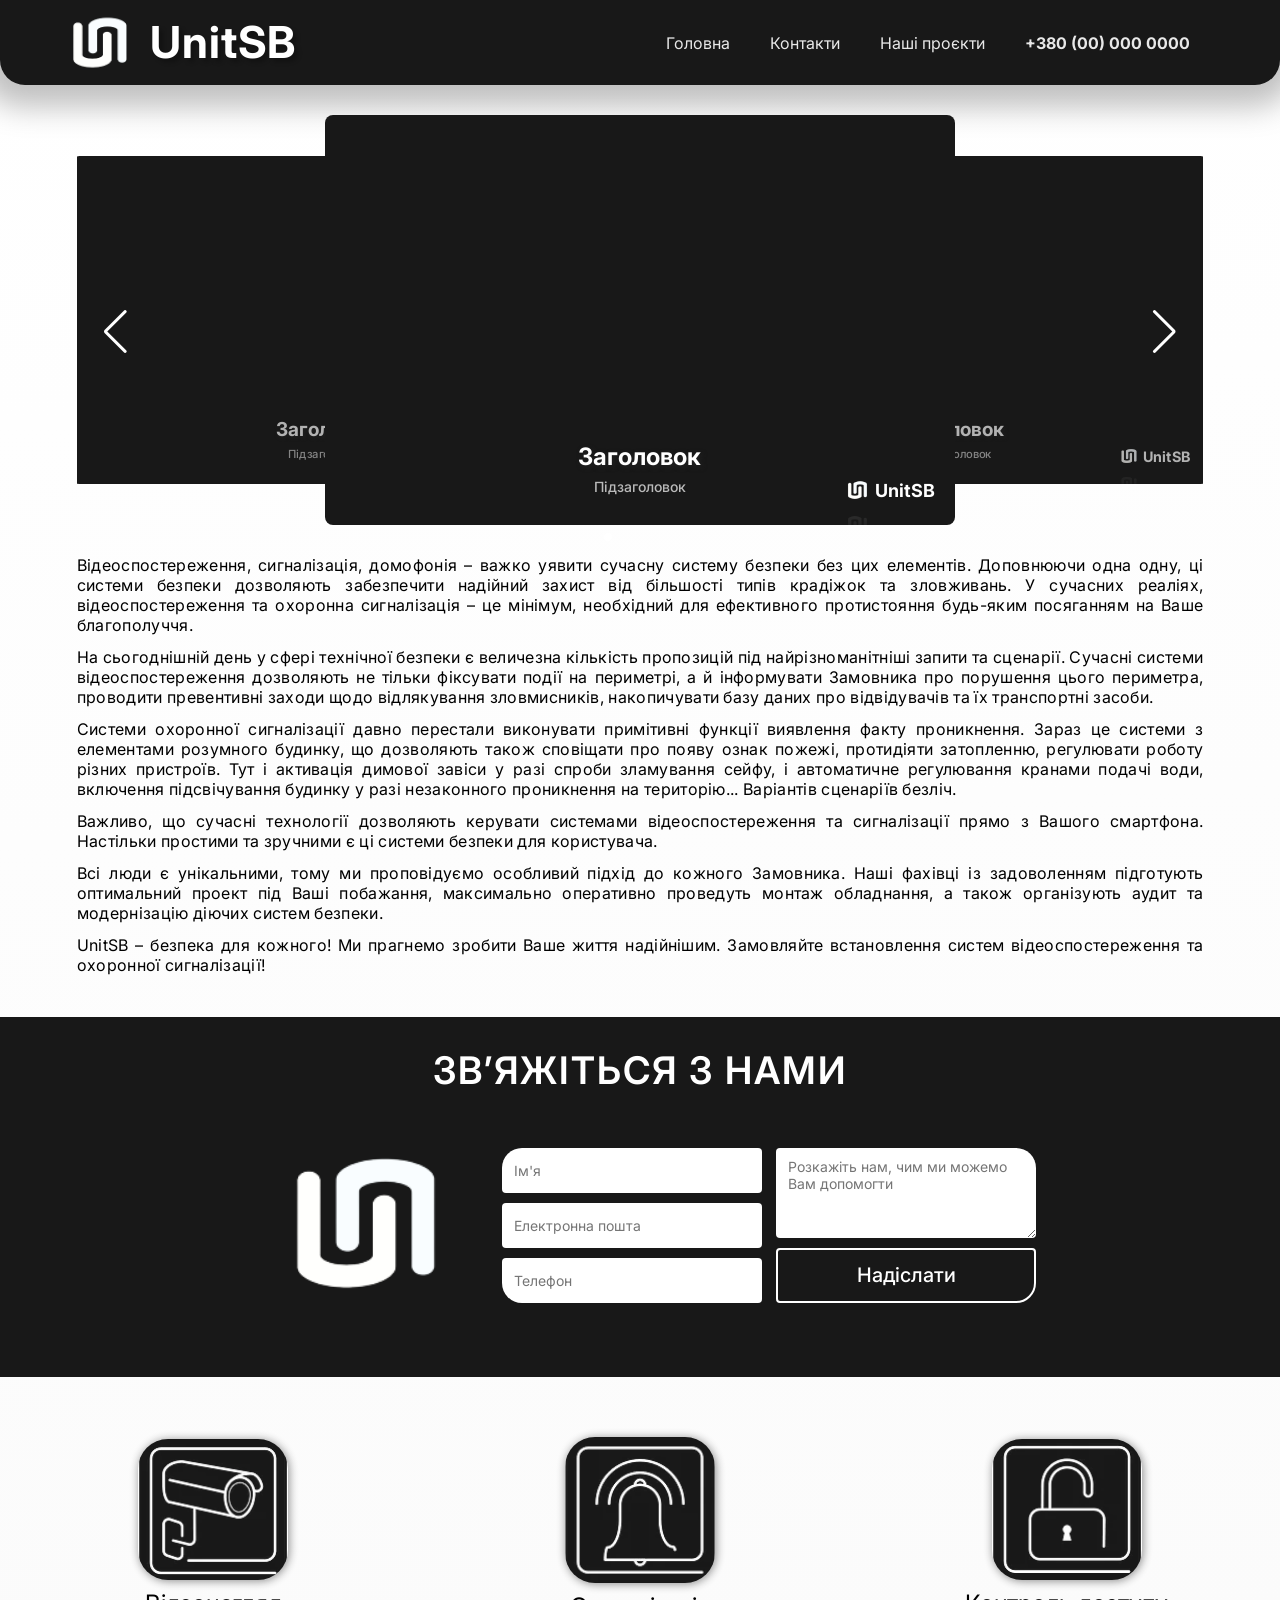
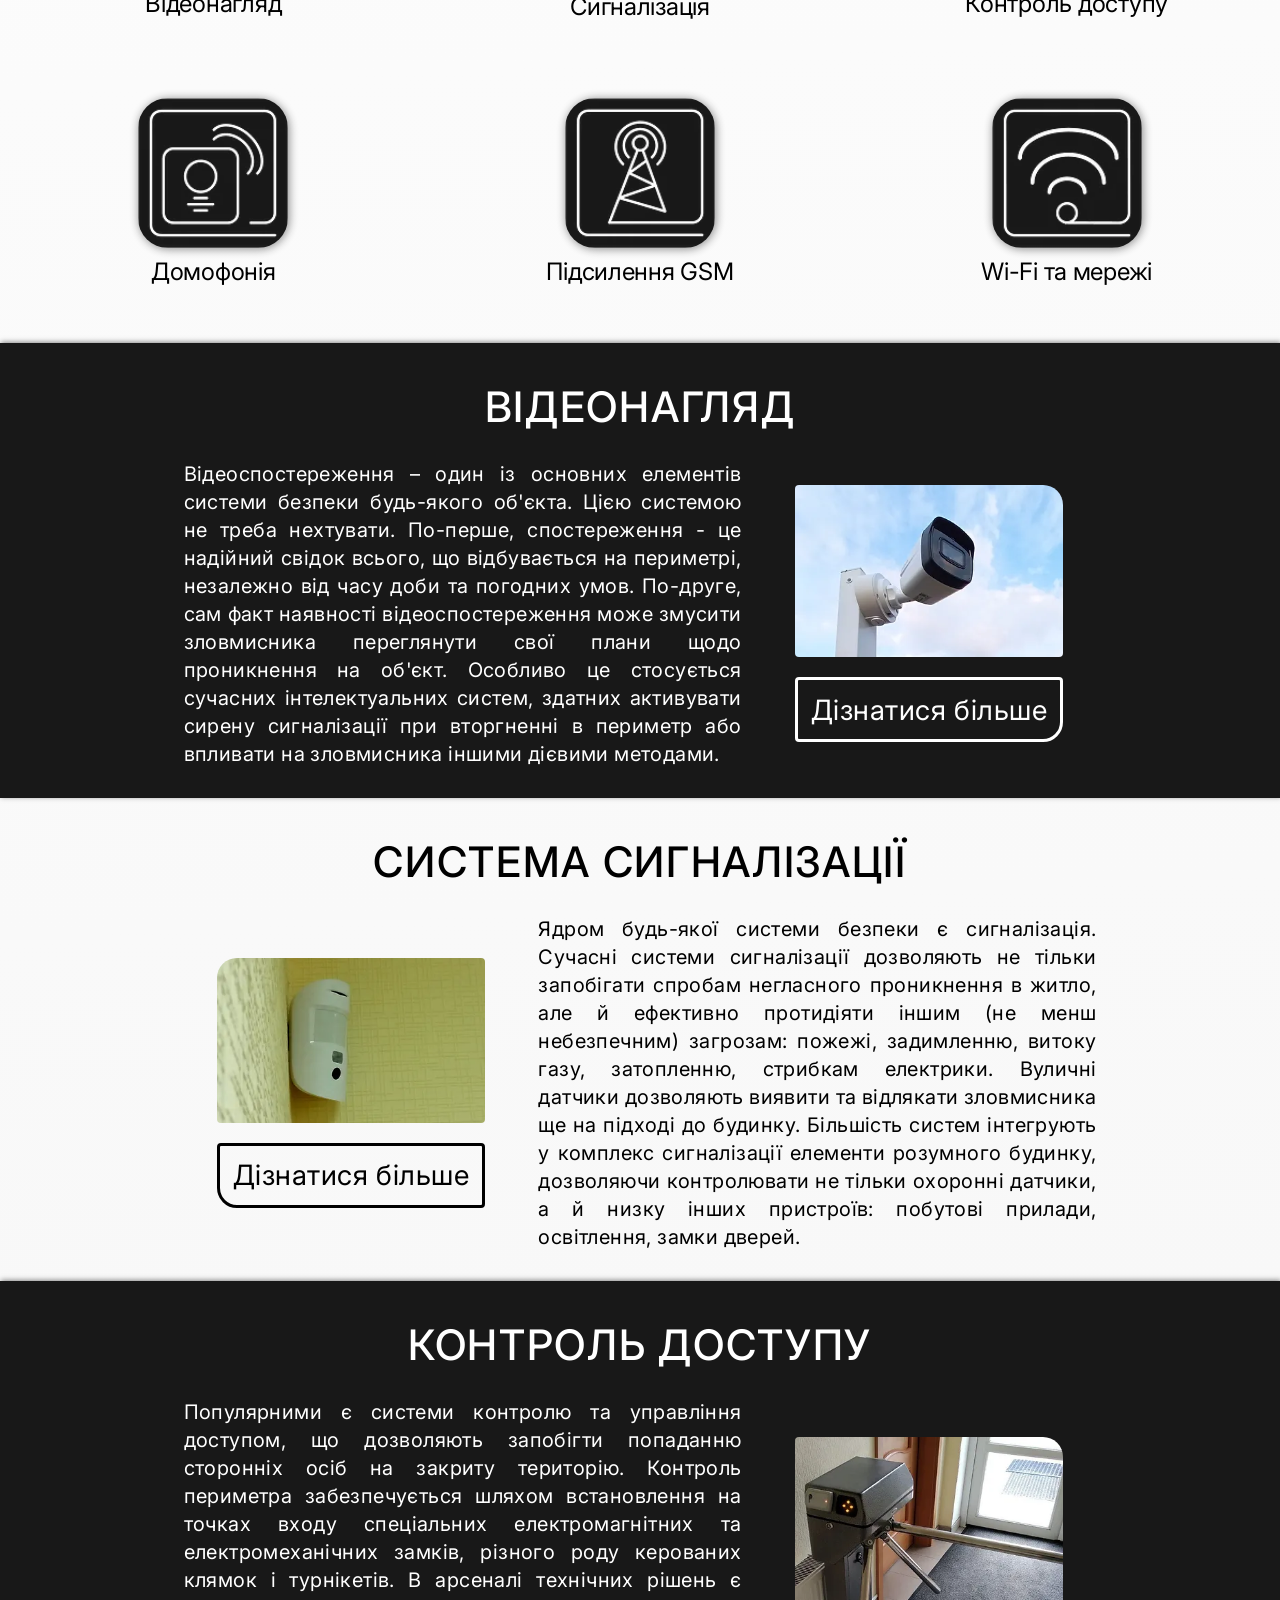
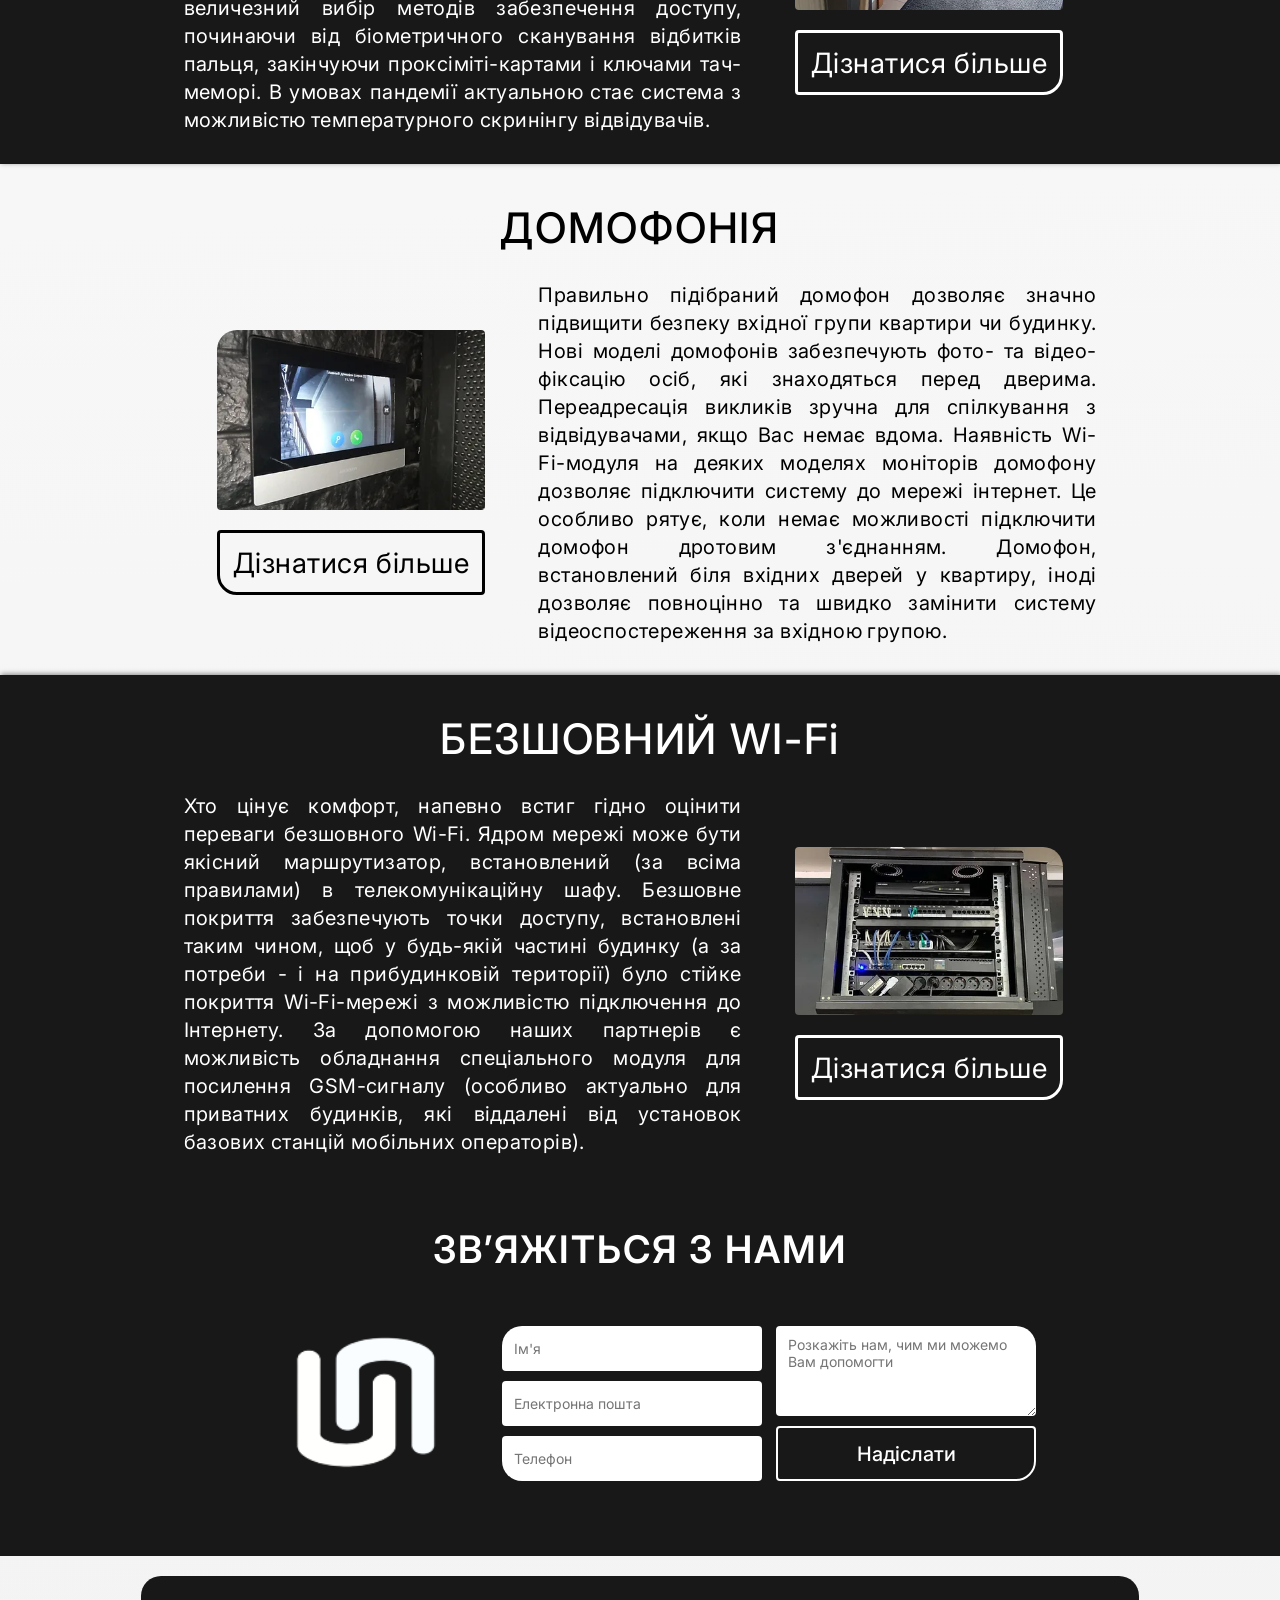
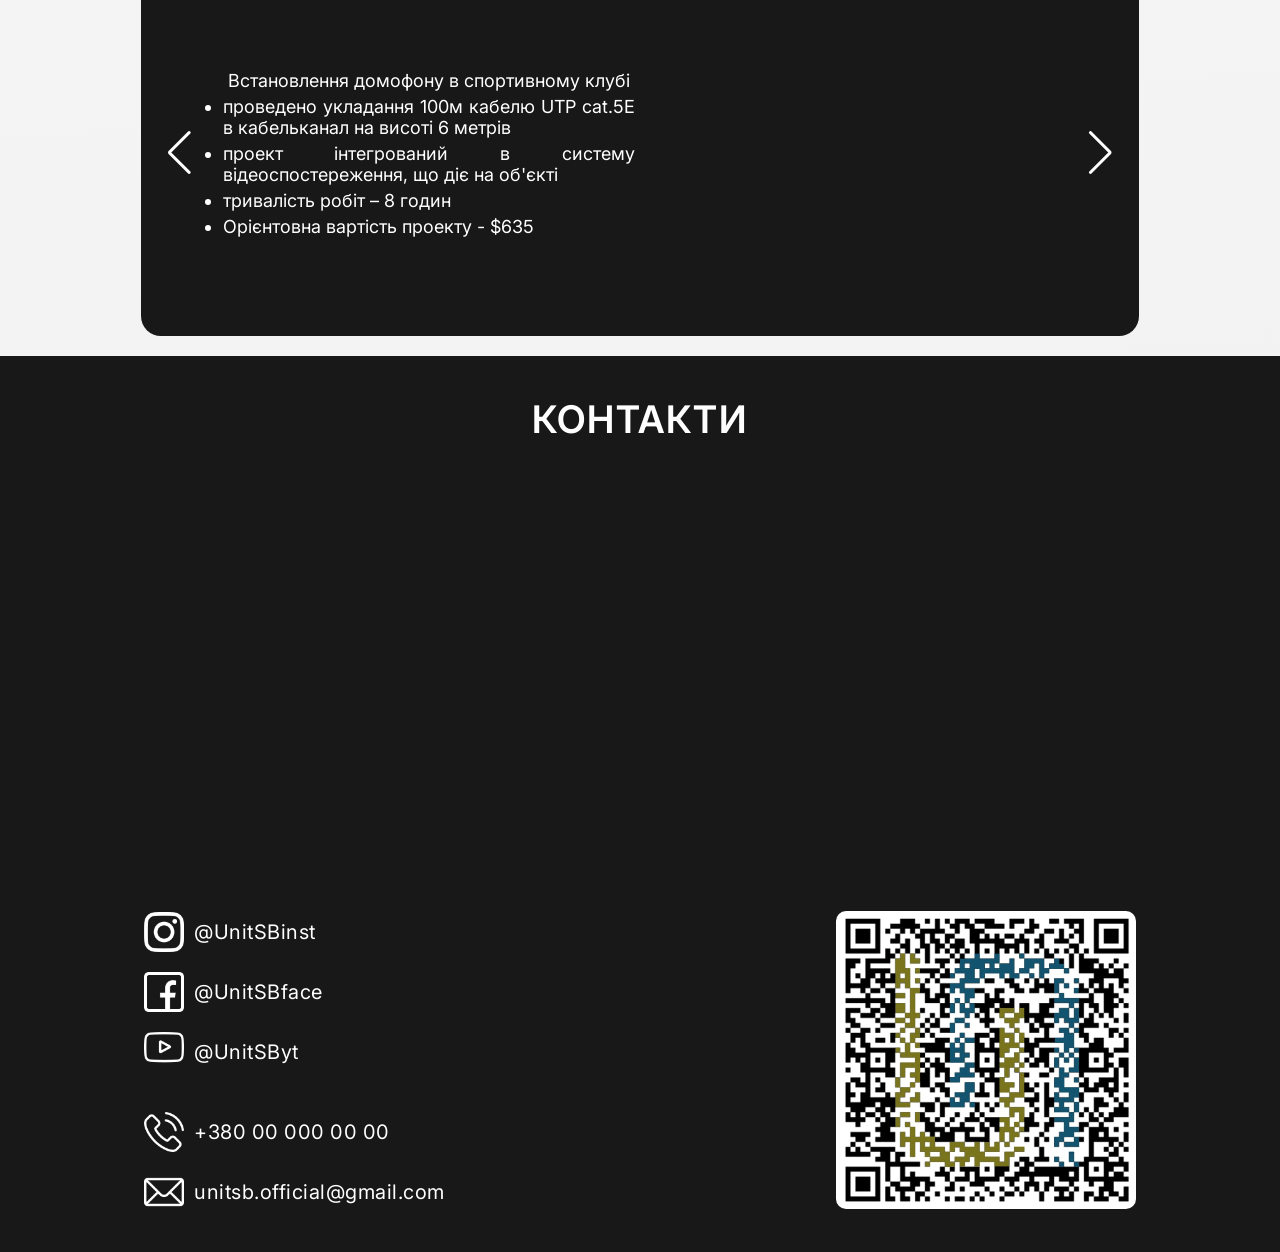
==== commit 82fc4c83: "шото" ====
--- a/index.html
+++ b/index.html
@@ -214,27 +214,27 @@
     <!-- PROFILES -->
     <div class="profiles-wrapper">
       <div class="profile__item">
-        <img class="profiles__img" src="./images/looking.png" />
+        <img class="profiles__img" src="./images/profiles/looking.png" />
         <h3 class="profiles__title">Відеонагляд</h3>
       </div>
       <div class="profile__item">
-        <img class="profiles__img" src="./images/alarm.png" />
+        <img class="profiles__img" src="./images/profiles/alarm.png" />
         <h3 class="profiles__title">Сигналізація</h3>
       </div>
       <div class="profile__item">
-        <img class="profiles__img" src="./images/control.png" />
+        <img class="profiles__img" src="./images/profiles/control.png" />
         <h3 class="profiles__title">Контроль доступу</h3>
       </div>
       <div class="profile__item">
-        <img class="profiles__img" src="./images/domofonia.png" />
+        <img class="profiles__img" src="./images/profiles/domofonia.png" />
         <h3 class="profiles__title">Домофонія</h3>
       </div>
       <div class="profile__item">
-        <img class="profiles__img" src="./images/GSM.png" />
+        <img class="profiles__img" src="./images/profiles/GSM.png" />
         <h3 class="profiles__title">Підсилення GSM</h3>
       </div>
       <div class="profile__item">
-        <img class="profiles__img" src="./images/wifi.png" />
+        <img class="profiles__img" src="./images/profiles/wifi.png" />
         <h3 class="profiles__title">Wi-Fi та мережі</h3>
       </div>
     </div>
@@ -258,7 +258,7 @@
             </p>
           </div>
           <div class="sphere-dark__col">
-            <img class="sphere-dark__img" src="./images/camera.png" />
+            <img class="sphere-dark__img" src="./images/spheres/camera.png" />
             <a href="#" class="sphere-dark__button">Дізнатися більше</a>
           </div>
         </div>
@@ -267,7 +267,7 @@
         <h1 class="sphere-light__title">СИСТЕМА СИГНАЛІЗАЦІЇ</h1>
         <div class="sphere__content">
           <div class="sphere-lihgt__col">
-            <img class="sphere-light__img" src="./images/system.png" />
+            <img class="sphere-light__img" src="./images/spheres/system.png" />
             <a href="#" class="sphere-light__button">Дізнатися більше</a>
           </div>
           <div class="sphere-lihgt__col">
@@ -303,7 +303,7 @@
             </p>
           </div>
           <div class="sphere-dark__col">
-            <img class="sphere-dark__img" src="./images/control.img.png" />
+            <img class="sphere-dark__img" src="./images/spheres/control.png" />
             <a href="#" class="sphere-dark__button">Дізнатися більше</a>
           </div>
         </div>
@@ -312,7 +312,9 @@
         <h1 class="sphere-light__title">ДОМОФОНІЯ</h1>
         <div class="sphere__content">
           <div class="sphere-lihgt__col">
-            <img class="sphere-light__img" src="./images/domofonia.img.png" />
+            <img
+              class="sphere-light__img"
+              src="./images/spheres/domofonia.png" />
             <a href="#" class="sphere-light__button">Дізнатися більше</a>
           </div>
           <div class="sphere-lihgt__col">
@@ -349,7 +351,7 @@
             </p>
           </div>
           <div class="sphere-dark__col">
-            <img class="sphere-dark__img" src="./images/block.img.png" />
+            <img class="sphere-dark__img" src="./images/spheres/block.png" />
             <a href="#" class="sphere-dark__button">Дізнатися більше</a>
           </div>
         </div>
@@ -396,19 +398,25 @@
     </div>
 
     <!-- OUR PROJECTS -->
-    <div class="projects">
-      <div class="swiper mySwiper6">
+    <div class="projects-wrapper">
+      <div class="swiper projects__slider1">
         <div class="swiper-wrapper">
-          <div class="swiper-slide">Slide 1</div>
-          <div class="swiper-slide">Slide 2</div>
-          <div class="swiper-slide">Slide 3</div>
-          <div class="swiper-slide">Slide 4</div>
-          <div class="swiper-slide">Slide 5</div>
-          <div class="swiper-slide">Slide 6</div>
-          <div class="swiper-slide">Slide 7</div>
-          <div class="swiper-slide">Slide 8</div>
-          <div class="swiper-slide">Slide 9</div>
-        </div>
+          <div class="swiper-slide">
+            <div class="projects__col">
+              <h3 class="projects__title">Встановлення домофону в спортивному клубі</h3>
+              <ul class="projects__list">
+                <li class="projects__item">проведено укладання 100м кабелю UTP cat.5E в кабельканал на висоті 6 метрів</li>
+                <li class="projects__item">проект інтегрований в систему відеоспостереження, що діє на об'єкті</li>
+                <li class="projects__item">тривалість робіт – 8 годин</li>
+                <li class="projects__item">Орієнтовна вартість проекту - $635</li>
+              </ul>
+            </div>
+            <div class="projects__col"><img src=""></div>
+          </div>
+        </div>
+        <div class="projects__slider1-swiper-button-next swiper-button-next"></div>
+        <div class="projects__slider1-swiper-button-next swiper-button-prev"></div>
+        <div class="projects__slider1-swiper-button-next swiper-pagination"></div>
       </div>
     </div>
 
@@ -427,30 +435,30 @@
       <div class="footer__content">
         <ul class="footer__list">
           <li class="footer__item">
-            <img class="footer__img" src="./images/instagram.png" />
+            <img class="footer__img" src="./images/contacts/instagram.png" />
             <a href="mailto:@" class="footer__link">@UnitSBinst</a>
           </li>
           <li class="footer__item">
-            <img class="footer__img" src="./images/facebook.png" />
+            <img class="footer__img" src="./images/contacts/facebook.png" />
             <a href="#" class="footer__link">@UnitSBface</a>
           </li>
           <li class="footer__item">
-            <img class="footer__img" src="./images/youtube.png" />
+            <img class="footer__img" src="./images/contacts/youtube.png" />
             <a href="#" class="footer__link">@UnitSByt</a>
           </li>
           <li class="footer__item">
-            <img class="footer__img" src="./images/phone-call.png.img" />
+            <img class="footer__img" src="./images/contacts/phone-call.png" />
             <a href="tel:+380 00 000 00 00" class="footer__link"
               >+380 00 000 00 00</a
             >
           </li>
           <li class="footer__item">
-            <img class="footer__img" src="./images/mail.png.img" />
+            <img class="footer__img" src="./images/contacts/mail.png" />
             <a href="mailto:" class="footer__link">unitsb.official@gmail.com</a>
           </li>
         </ul>
         <div class="footer__col">
-          <img class="footer__qrcode" src="./images/qrcode.png" />
+          <img class="footer__qrcode" src="./images/contacts/qrcode.png" />
         </div>
       </div>
     </footer>
@@ -469,23 +477,19 @@
 
     <script src="https://cdn.jsdelivr.net/npm/swiper@8/swiper-bundle.min.js"></script>
     <script>
-      var swiper6 = new Swiper(".mySwiper6", {
-        grabCursor: true,
-        effect: "creative",
-        creativeEffect: {
-          prev: {
-            shadow: true,
-            origin: "left center",
-            translate: ["-5%", 0, -200],
-            rotate: [0, 100, 0],
-          },
-          next: {
-            origin: "right center",
-            translate: ["5%", 0, -200],
-            rotate: [0, -100, 0],
-          },
-        },
-      });
+      var swiper = new Swiper(".projects__slider1", {
+      slidesPerView: 1,
+      spaceBetween: 30,
+      loop: true,
+      pagination: {
+        el: ".swiper-pagination",
+        clickable: true,
+      },
+      navigation: {
+        nextEl: ".swiper-button-next",
+        prevEl: ".swiper-button-prev",
+      },
+    });
     </script>
   </body>
 </html>
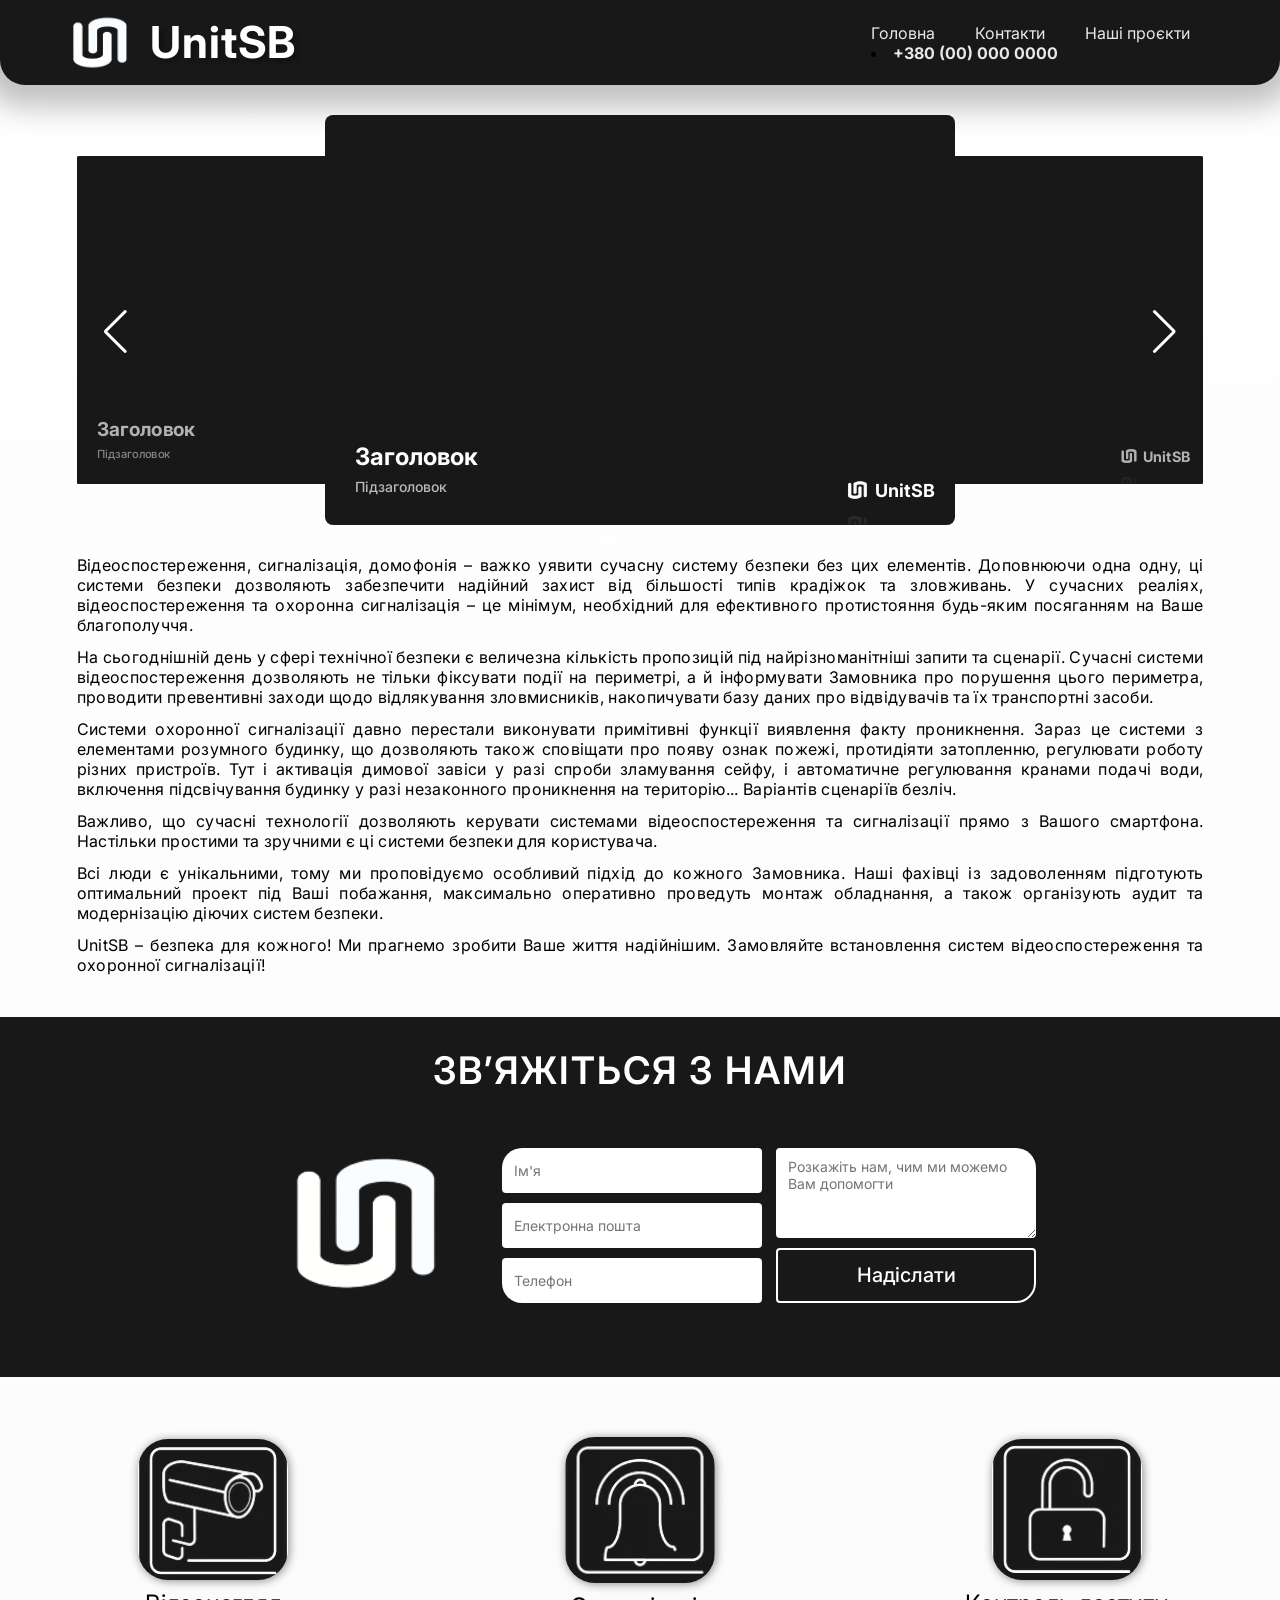
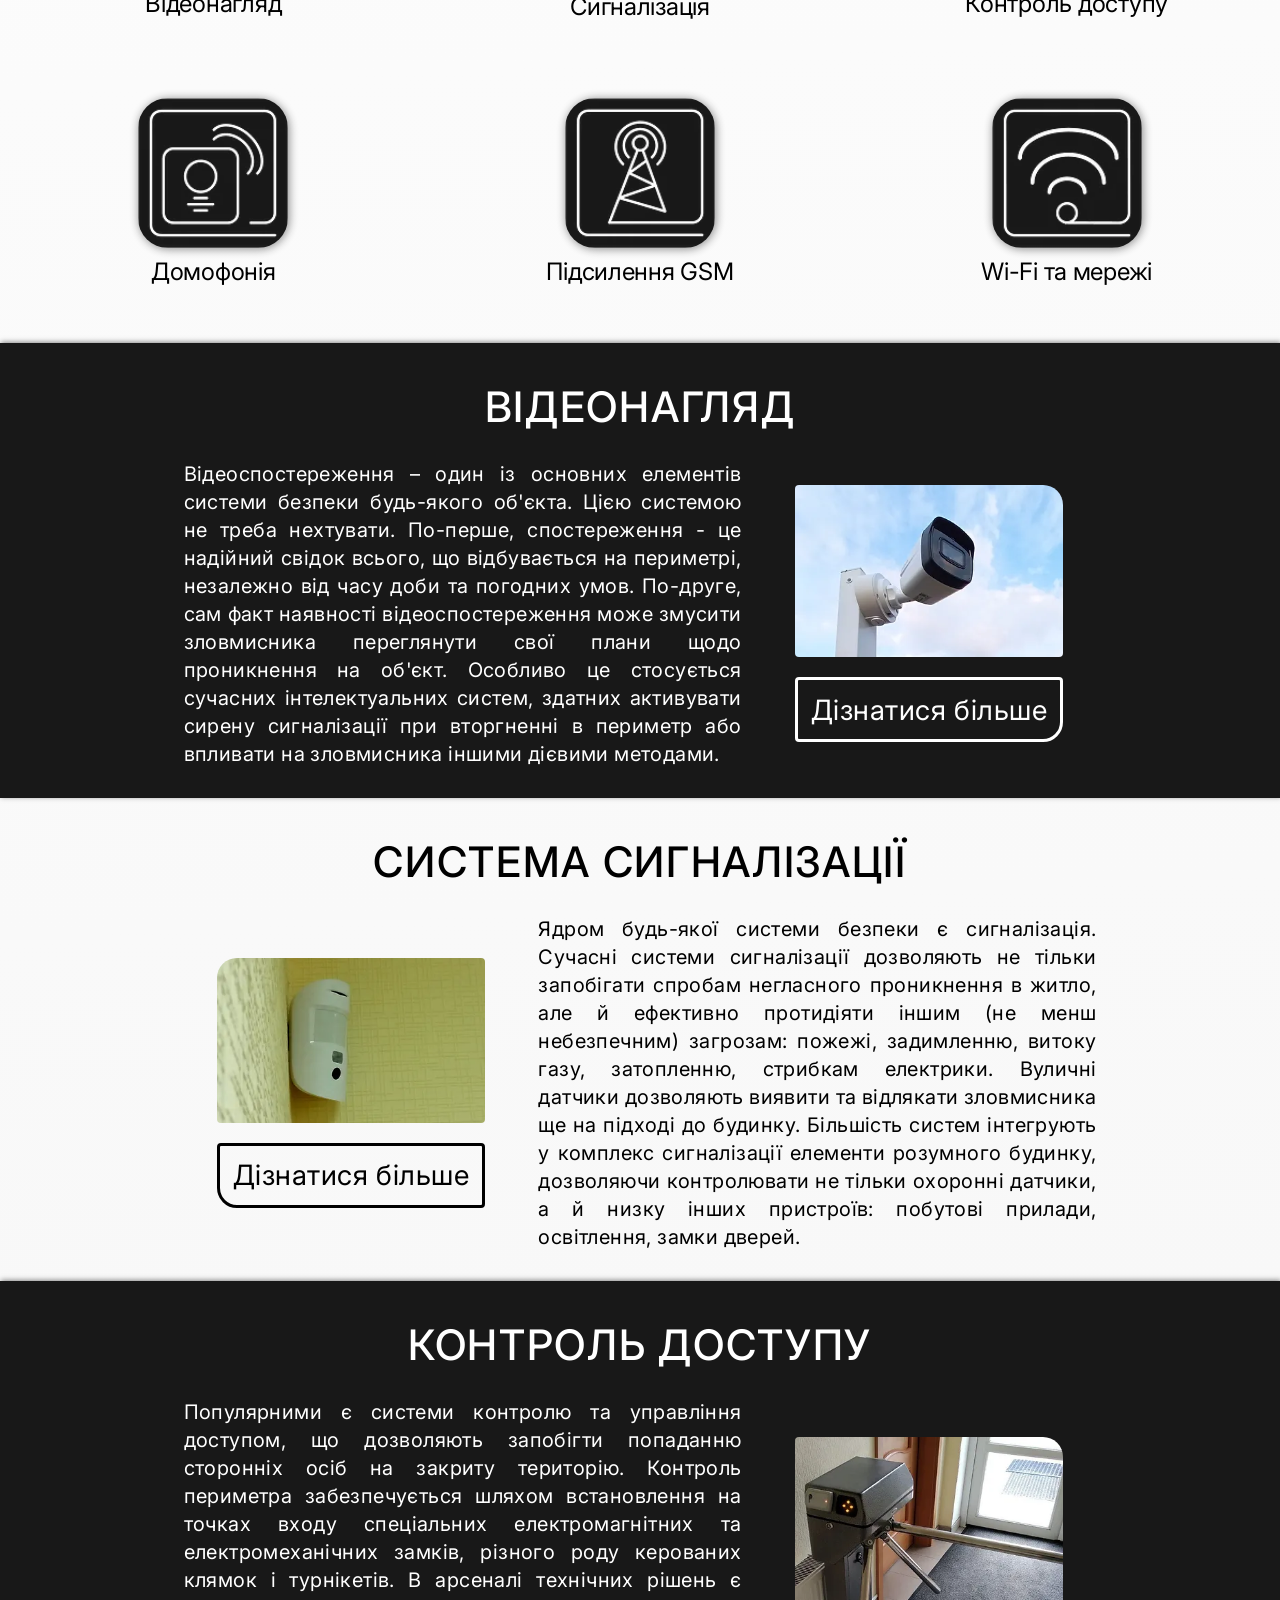
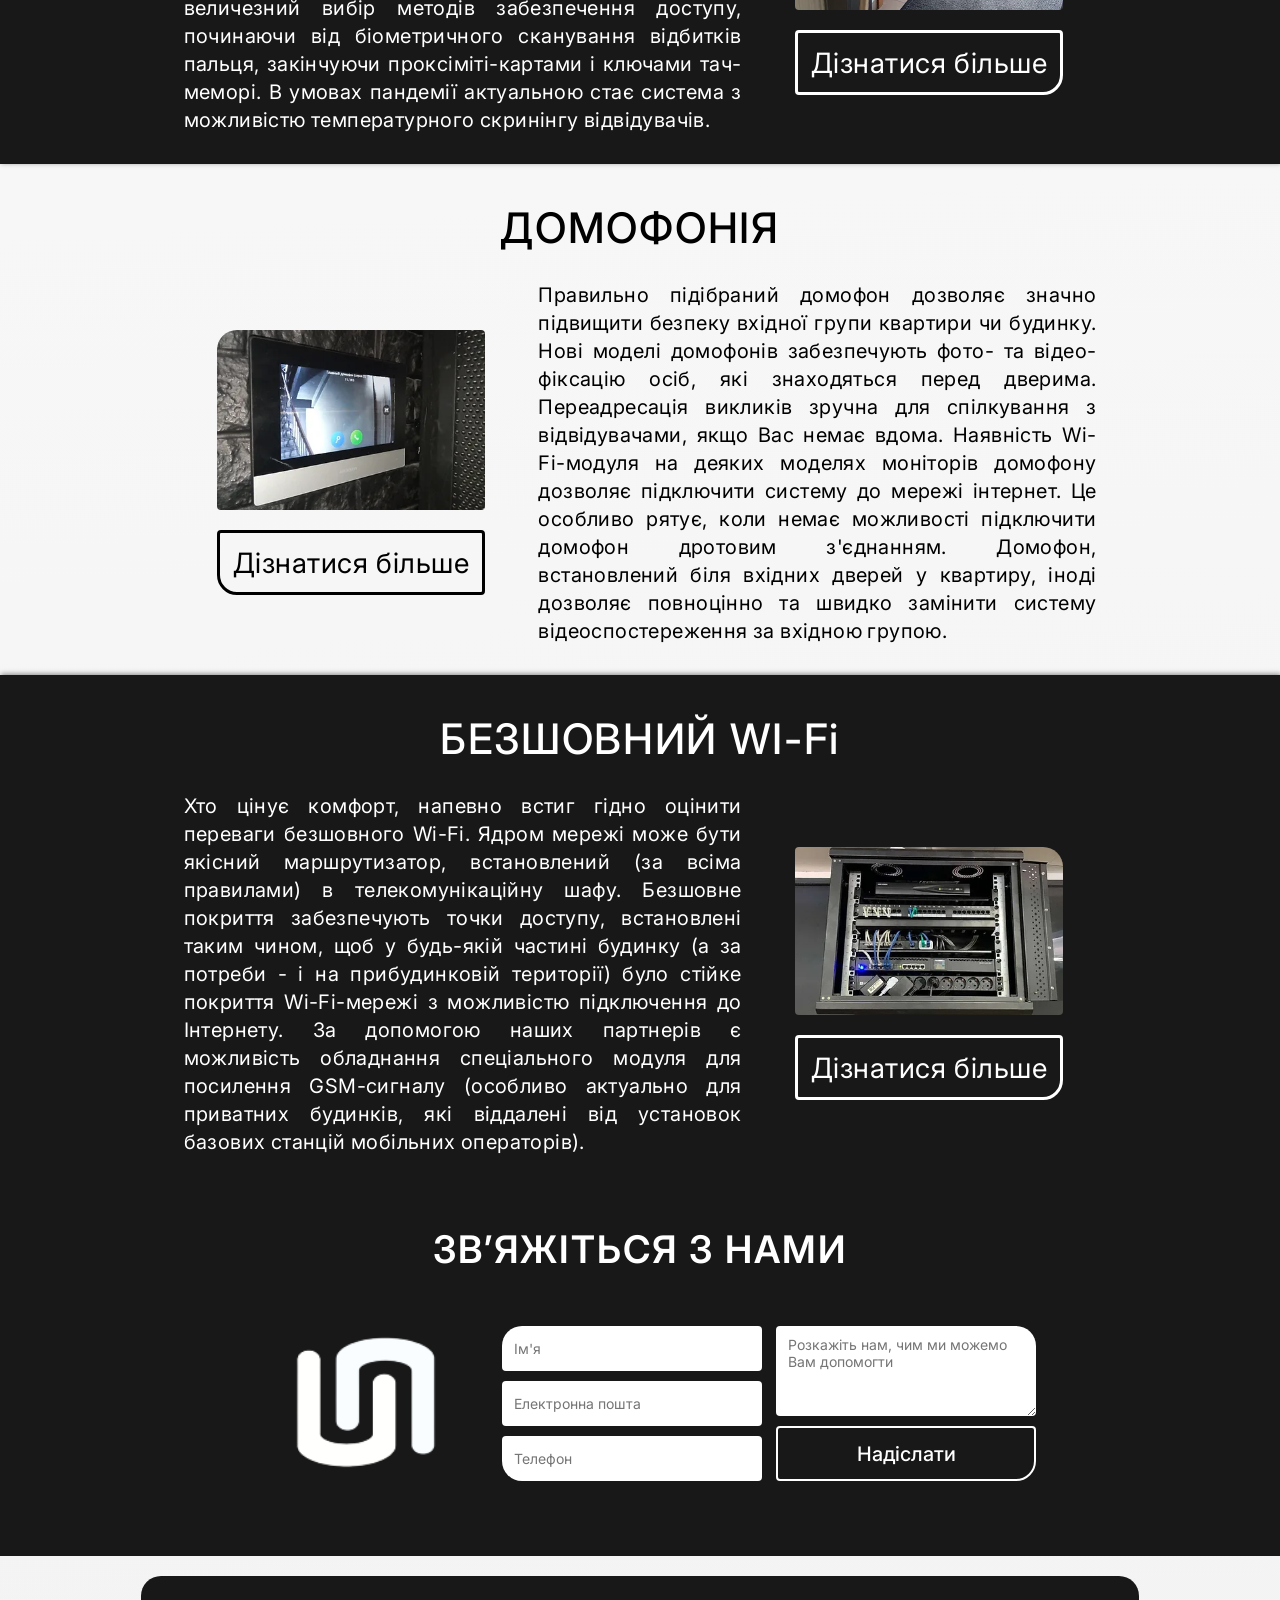
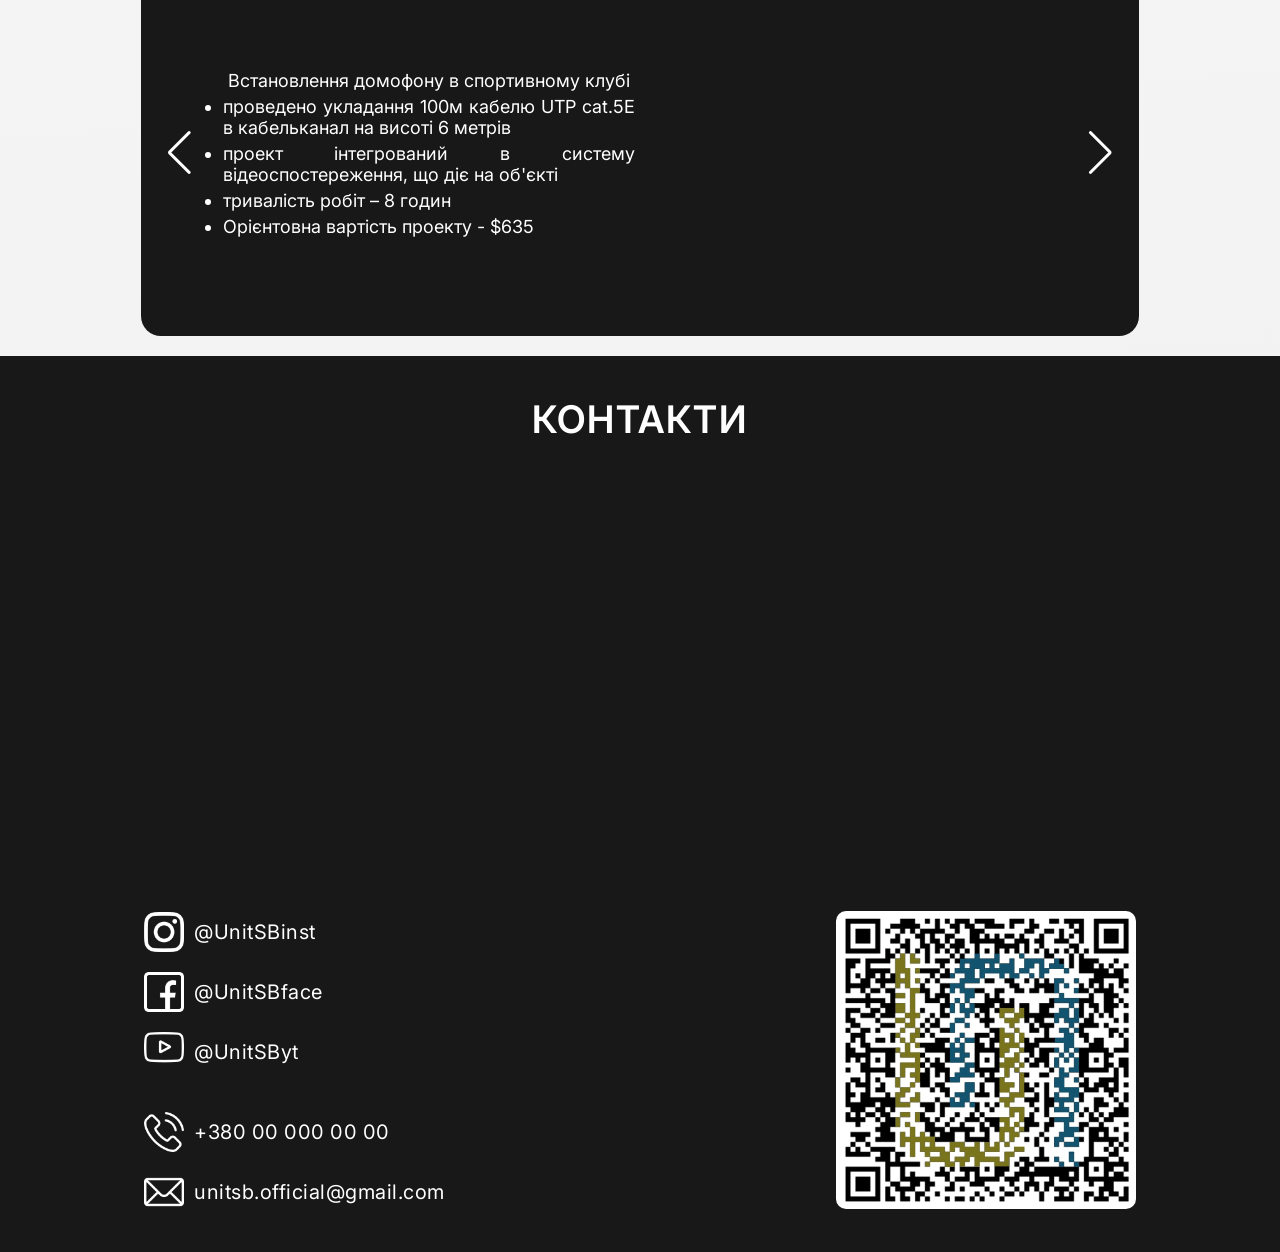
==== commit e29b19ca: "п" ====
--- a/index.html
+++ b/index.html
@@ -1,6 +1,7 @@
 <!DOCTYPE html>
 <html lang="en">
-  <head>
+
+<head>
     <meta charset="UTF-8" />
     <meta http-equiv="X-UA-Compatible" content="IE=edge" />
     <meta name="viewport" content="width=device-width, initial-scale=1.0" />
@@ -9,487 +10,443 @@
 
     <link rel="stylesheet" href="./css/style.css" />
 
-    <link
-      rel="stylesheet"
-      href="https://cdnjs.cloudflare.com/ajax/libs/font-awesome/6.0.0-beta3/css/all.min.css"
-      integrity="sha512-Fo3rlrZj/k7ujTnHg4CGR2D7kSs0v4LLanw2qksYuRlEzO+tcaEPQogQ0KaoGN26/zrn20ImR1DfuLWnOo7aBA=="
-      crossorigin="anonymous"
-      referrerpolicy="no-referrer" />
-    <link
-      rel="stylesheet"
-      href="https://cdn.jsdelivr.net/npm/swiper@8/swiper-bundle.min.css" />
+    <link rel="stylesheet" href="https://cdnjs.cloudflare.com/ajax/libs/font-awesome/6.0.0-beta3/css/all.min.css"
+        integrity="sha512-Fo3rlrZj/k7ujTnHg4CGR2D7kSs0v4LLanw2qksYuRlEzO+tcaEPQogQ0KaoGN26/zrn20ImR1DfuLWnOo7aBA=="
+        crossorigin="anonymous" referrerpolicy="no-referrer" />
+    <link rel="stylesheet" href="https://cdn.jsdelivr.net/npm/swiper@8/swiper-bundle.min.css" />
     <link rel="stylesheet" href="./assets/3d-slider-style.css" />
     <link rel="modulepreload" href="./assets/3d-slider-library.js" />
 
-    <link
-      rel="stylesheet"
-      href="https://cdn.jsdelivr.net/npm/swiper@8/swiper-bundle.min.css" />
-  </head>
-
-  <body>
+    <link rel="stylesheet" href="https://cdn.jsdelivr.net/npm/swiper@8/swiper-bundle.min.css" />
+</head>
+
+<body>
     <!-- HEADER -->
     <header class="header">
-      <div class="header__heading">
-        <img class="header__logo" src="./images/logo.png" />
-        <h1 class="header__title">UnitSB</h1>
-      </div>
-      <nav class="header__nav">
-        <ul class="header__list">
-          <li class="header__item">
-            <a href="#" class="header__link">Головна</a>
-          </li>
-          <li class="header__item">
-            <a href="#" class="header__link">Контакти</a>
-          </li>
-          <li class="header__item">
-            <a href="#" class="header__link">Наші проєкти</a>
-          </li>
-          <li class="header__item">
-            <a href="tel:+380000000000" class="header__link header__phone"
-              >+380 (00) 000 0000</a
-            >
-          </li>
-        </ul>
-      </nav>
+        <div class="header__heading">
+            <img class="header__logo" src="./images/logo.png" />
+            <h1 class="header__title">UnitSB</h1>
+        </div>
+        <nav class="header__nav">
+            <div>
+                <ul class="header__list">
+                    <li class="header__item">
+                        <a href="#" class="header__link">Головна</a>
+                    </li>
+                    <li class="header__item">
+                        <a href="#" class="header__link">Контакти</a>
+                    </li>
+                    <li class="header__item">
+                        <a href="#" class="header__link">Наші проєкти</a>
+                    </li>
+            </div>
+            <div>
+                <li class="header__item">
+                    <a href="tel:+380000000000" class="header__link header__phone">+380 (00) 000 0000</a>
+                </li>
+            </div>
+            </ul>
+        </nav>
     </header>
 
     <!-- SLIDER-->
     <div class="slider-wrapper">
-      <div id="app">
-        <div class="swiper swiper-carousel video-swiper">
-          <div class="swiper-wrapper">
-            <div class="swiper-slide">
-              <div class="swiper-carousel-animate-opacity">
-                <div class="slide-content">
-                  <h2>Заголовок</h2>
-                  <p>Підзаголовок</p>
-                </div>
-                <div class="slide__logo">
-                  <img src="./images/logo.png" />
-                  <h2>UnitSB</h2>
-                </div>
-              </div>
-            </div>
-            <div class="swiper-slide">
-              <div class="swiper-carousel-animate-opacity">
-                <div class="slide-content">
-                  <h2>Заголовок</h2>
-                  <p>Підзаголовок</p>
-                </div>
-                <div class="slide__logo">
-                  <img src="./images/logo.png" />
-                  <h2>UnitSB</h2>
-                </div>
-              </div>
-            </div>
-            <div class="swiper-slide">
-              <div class="swiper-carousel-animate-opacity">
-                <div class="slide-content">
-                  <h2>Заголовок</h2>
-                  <p>Підзаголовок</p>
-                </div>
-                <div class="slide__logo">
-                  <img src="./images/logo.png" />
-                  <h2>UnitSB</h2>
-                </div>
-              </div>
-            </div>
-            <div class="swiper-slide">
-              <div class="swiper-carousel-animate-opacity">
-                <div class="slide-content">
-                  <h2>Заголовок</h2>
-                  <p>Підзаголовок</p>
-                </div>
-                <div class="slide__logo">
-                  <img src="./images/logo.png" />
-                  <h2>UnitSB</h2>
-                </div>
-              </div>
-            </div>
-            <div class="swiper-slide">
-              <div class="swiper-carousel-animate-opacity">
-                <div class="slide-content">
-                  <h2>Заголовок</h2>
-                  <p>Підзаголовок</p>
-                </div>
-                <div class="slide__logo">
-                  <img src="./images/logo.png" />
-                  <h2>UnitSB</h2>
-                </div>
-              </div>
-            </div>
-          </div>
-        </div>
-        <div class="video-swiper-button-prev swiper-button-prev"></div>
-        <div class="video-swiper-button-next swiper-button-next"></div>
-        <div
-          class="video-swiper-pagination swiper-pagination-bullets swiper-pagination"></div>
-      </div>
-
-      <div class="slider__text">
-        <p class="slider__desc">
-          Відеоспостереження, сигналізація, домофонія – важко уявити сучасну
-          систему безпеки без цих елементів. Доповнюючи одна одну, ці системи
-          безпеки дозволяють забезпечити надійний захист від більшості типів
-          крадіжок та зловживань. У сучасних реаліях, відеоспостереження та
-          охоронна сигналізація – це мінімум, необхідний для ефективного
-          протистояння будь-яким посяганням на Ваше благополуччя.
-        </p>
-        <p class="slider__desc">
-          На сьогоднішній день у сфері технічної безпеки є величезна кількість
-          пропозицій під найрізноманітніші запити та сценарії. Сучасні системи
-          відеоспостереження дозволяють не тільки фіксувати події на периметрі,
-          а й інформувати Замовника про порушення цього периметра, проводити
-          превентивні заходи щодо відлякування зловмисників, накопичувати базу
-          даних про відвідувачів та їх транспортні засоби.
-        </p>
-        <p class="slider__desc">
-          Системи охоронної сигналізації давно перестали виконувати примітивні
-          функції виявлення факту проникнення. Зараз це системи з елементами
-          розумного будинку, що дозволяють також сповіщати про появу ознак
-          пожежі, протидіяти затопленню, регулювати роботу різних пристроїв. Тут
-          і активація димової завіси у разі спроби зламування сейфу, і
-          автоматичне регулювання кранами подачі води, включення підсвічування
-          будинку у разі незаконного проникнення на територію... Варіантів
-          сценаріїв безліч.
-        </p>
-        <p class="slider__desc">
-          Важливо, що сучасні технології дозволяють керувати системами
-          відеоспостереження та сигналізації прямо з Вашого смартфона. Настільки
-          простими та зручними є ці системи безпеки для користувача.
-        </p>
-        <p class="slider__desc">
-          Всі люди є унікальними, тому ми проповідуємо особливий підхід до
-          кожного Замовника. Наші фахівці із задоволенням підготують оптимальний
-          проект під Ваші побажання, максимально оперативно проведуть монтаж
-          обладнання, а також організують аудит та модернізацію діючих систем
-          безпеки.
-        </p>
-        <p class="slider__desc">
-          UnitSB – безпека для кожного! Ми прагнемо зробити Ваше життя
-          надійнішим. Замовляйте встановлення систем відеоспостереження та
-          охоронної сигналізації!
-        </p>
-      </div>
+        <div id="app">
+            <div class="swiper swiper-carousel video-swiper">
+                <div class="swiper-wrapper">
+                    <div class="swiper-slide">
+                        <div class="swiper-carousel-animate-opacity">
+                            <div class="slide-content">
+                                <h2>Заголовок</h2>
+                                <p>Підзаголовок</p>
+                            </div>
+                            <div class="slide__logo">
+                                <img src="./images/logo.png" />
+                                <h2>UnitSB</h2>
+                            </div>
+                        </div>
+                    </div>
+                    <div class="swiper-slide">
+                        <div class="swiper-carousel-animate-opacity">
+                            <div class="slide-content">
+                                <h2>Заголовок</h2>
+                                <p>Підзаголовок</p>
+                            </div>
+                            <div class="slide__logo">
+                                <img src="./images/logo.png" />
+                                <h2>UnitSB</h2>
+                            </div>
+                        </div>
+                    </div>
+                    <div class="swiper-slide">
+                        <div class="swiper-carousel-animate-opacity">
+                            <div class="slide-content">
+                                <h2>Заголовок</h2>
+                                <p>Підзаголовок</p>
+                            </div>
+                            <div class="slide__logo">
+                                <img src="./images/logo.png" />
+                                <h2>UnitSB</h2>
+                            </div>
+                        </div>
+                    </div>
+                    <div class="swiper-slide">
+                        <div class="swiper-carousel-animate-opacity">
+                            <div class="slide-content">
+                                <h2>Заголовок</h2>
+                                <p>Підзаголовок</p>
+                            </div>
+                            <div class="slide__logo">
+                                <img src="./images/logo.png" />
+                                <h2>UnitSB</h2>
+                            </div>
+                        </div>
+                    </div>
+                    <div class="swiper-slide">
+                        <div class="swiper-carousel-animate-opacity">
+                            <div class="slide-content">
+                                <h2>Заголовок</h2>
+                                <p>Підзаголовок</p>
+                            </div>
+                            <div class="slide__logo">
+                                <img src="./images/logo.png" />
+                                <h2>UnitSB</h2>
+                            </div>
+                        </div>
+                    </div>
+                </div>
+            </div>
+            <div class="video-swiper-button-prev swiper-button-prev"></div>
+            <div class="video-swiper-button-next swiper-button-next"></div>
+            <div class="video-swiper-pagination swiper-pagination-bullets swiper-pagination"></div>
+        </div>
+
+        <div class="slider__text">
+            <p class="slider__desc">
+                Відеоспостереження, сигналізація, домофонія – важко уявити сучасну
+                систему безпеки без цих елементів. Доповнюючи одна одну, ці системи
+                безпеки дозволяють забезпечити надійний захист від більшості типів
+                крадіжок та зловживань. У сучасних реаліях, відеоспостереження та
+                охоронна сигналізація – це мінімум, необхідний для ефективного
+                протистояння будь-яким посяганням на Ваше благополуччя.
+            </p>
+            <p class="slider__desc">
+                На сьогоднішній день у сфері технічної безпеки є величезна кількість
+                пропозицій під найрізноманітніші запити та сценарії. Сучасні системи
+                відеоспостереження дозволяють не тільки фіксувати події на периметрі,
+                а й інформувати Замовника про порушення цього периметра, проводити
+                превентивні заходи щодо відлякування зловмисників, накопичувати базу
+                даних про відвідувачів та їх транспортні засоби.
+            </p>
+            <p class="slider__desc">
+                Системи охоронної сигналізації давно перестали виконувати примітивні
+                функції виявлення факту проникнення. Зараз це системи з елементами
+                розумного будинку, що дозволяють також сповіщати про появу ознак
+                пожежі, протидіяти затопленню, регулювати роботу різних пристроїв. Тут
+                і активація димової завіси у разі спроби зламування сейфу, і
+                автоматичне регулювання кранами подачі води, включення підсвічування
+                будинку у разі незаконного проникнення на територію... Варіантів
+                сценаріїв безліч.
+            </p>
+            <p class="slider__desc">
+                Важливо, що сучасні технології дозволяють керувати системами
+                відеоспостереження та сигналізації прямо з Вашого смартфона. Настільки
+                простими та зручними є ці системи безпеки для користувача.
+            </p>
+            <p class="slider__desc">
+                Всі люди є унікальними, тому ми проповідуємо особливий підхід до
+                кожного Замовника. Наші фахівці із задоволенням підготують оптимальний
+                проект під Ваші побажання, максимально оперативно проведуть монтаж
+                обладнання, а також організують аудит та модернізацію діючих систем
+                безпеки.
+            </p>
+            <p class="slider__desc">
+                UnitSB – безпека для кожного! Ми прагнемо зробити Ваше життя
+                надійнішим. Замовляйте встановлення систем відеоспостереження та
+                охоронної сигналізації!
+            </p>
+        </div>
     </div>
 
     <!-- FORM -->
     <div class="contact-wrapper">
-      <h2 class="contact__title">Зв’яжіться з нами</h2>
-      <div class="contact__content">
-        <div class="contact__col">
-          <img src="./images/logo.png" alt="UnitSB" />
-        </div>
-        <div class="contact__col">
-          <form action="#" method="post" class="contact__form">
+        <h2 class="contact__title">Зв’яжіться з нами</h2>
+        <div class="contact__content">
             <div class="contact__col">
-              <input
-                type="text"
-                name="name"
-                class="contact__input"
-                placeholder="Ім'я" />
-              <input
-                type="email"
-                name="email"
-                class="contact__input"
-                placeholder="Електронна пошта" />
-              <input
-                type="tel"
-                name="phone"
-                class="contact__input"
-                placeholder="Телефон" />
+                <img src="./images/logo.png" alt="UnitSB" />
             </div>
             <div class="contact__col">
-              <textarea
-                name="message"
-                class="contact__input"
-                placeholder="Розкажіть нам, чим ми можемо Вам допомогти"></textarea>
-              <button type="submit" class="contact__button">Надіслати</button>
-            </div>
-          </form>
-        </div>
-      </div>
+                <form action="#" method="post" class="contact__form">
+                    <div class="contact__col">
+                        <input type="text" name="name" class="contact__input" placeholder="Ім'я" />
+                        <input type="email" name="email" class="contact__input" placeholder="Електронна пошта" />
+                        <input type="tel" name="phone" class="contact__input" placeholder="Телефон" />
+                    </div>
+                    <div class="contact__col">
+                        <textarea name="message" class="contact__input"
+                            placeholder="Розкажіть нам, чим ми можемо Вам допомогти"></textarea>
+                        <button type="submit" class="contact__button">Надіслати</button>
+                    </div>
+                </form>
+            </div>
+        </div>
     </div>
 
     <!-- PROFILES -->
     <div class="profiles-wrapper">
-      <div class="profile__item">
-        <img class="profiles__img" src="./images/profiles/looking.png" />
-        <h3 class="profiles__title">Відеонагляд</h3>
-      </div>
-      <div class="profile__item">
-        <img class="profiles__img" src="./images/profiles/alarm.png" />
-        <h3 class="profiles__title">Сигналізація</h3>
-      </div>
-      <div class="profile__item">
-        <img class="profiles__img" src="./images/profiles/control.png" />
-        <h3 class="profiles__title">Контроль доступу</h3>
-      </div>
-      <div class="profile__item">
-        <img class="profiles__img" src="./images/profiles/domofonia.png" />
-        <h3 class="profiles__title">Домофонія</h3>
-      </div>
-      <div class="profile__item">
-        <img class="profiles__img" src="./images/profiles/GSM.png" />
-        <h3 class="profiles__title">Підсилення GSM</h3>
-      </div>
-      <div class="profile__item">
-        <img class="profiles__img" src="./images/profiles/wifi.png" />
-        <h3 class="profiles__title">Wi-Fi та мережі</h3>
-      </div>
+        <div class="profile__item">
+            <img class="profiles__img" src="./images/profiles/looking.png" />
+            <h3 class="profiles__title">Відеонагляд</h3>
+        </div>
+        <div class="profile__item">
+            <img class="profiles__img" src="./images/profiles/alarm.png" />
+            <h3 class="profiles__title">Сигналізація</h3>
+        </div>
+        <div class="profile__item">
+            <img class="profiles__img" src="./images/profiles/control.png" />
+            <h3 class="profiles__title">Контроль доступу</h3>
+        </div>
+        <div class="profile__item">
+            <img class="profiles__img" src="./images/profiles/domofonia.png" />
+            <h3 class="profiles__title">Домофонія</h3>
+        </div>
+        <div class="profile__item">
+            <img class="profiles__img" src="./images/profiles/GSM.png" />
+            <h3 class="profiles__title">Підсилення GSM</h3>
+        </div>
+        <div class="profile__item">
+            <img class="profiles__img" src="./images/profiles/wifi.png" />
+            <h3 class="profiles__title">Wi-Fi та мережі</h3>
+        </div>
     </div>
 
     <!-- SPHERES -->
     <div class="spheres-wrapper">
-      <div class="sphere sphere-dark">
-        <h1 class="sphere-dark__title">ВІДЕОНАГЛЯД</h1>
-        <div class="sphere__content">
-          <div class="sphere-dark__col">
-            <p class="sphere-dark__text">
-              Відеоспостереження – один із основних елементів системи безпеки
-              будь-якого об'єкта. Цією системою не треба нехтувати. По-перше,
-              спостереження - це надійний свідок всього, що відбувається на
-              периметрі, незалежно від часу доби та погодних умов. По-друге, сам
-              факт наявності відеоспостереження може змусити зловмисника
-              переглянути свої плани щодо проникнення на об'єкт. Особливо це
-              стосується сучасних інтелектуальних систем, здатних активувати
-              сирену сигналізації при вторгненні в периметр або впливати на
-              зловмисника іншими дієвими методами.
-            </p>
-          </div>
-          <div class="sphere-dark__col">
-            <img class="sphere-dark__img" src="./images/spheres/camera.png" />
-            <a href="#" class="sphere-dark__button">Дізнатися більше</a>
-          </div>
-        </div>
-      </div>
-      <div class="sphere sphere-light">
-        <h1 class="sphere-light__title">СИСТЕМА СИГНАЛІЗАЦІЇ</h1>
-        <div class="sphere__content">
-          <div class="sphere-lihgt__col">
-            <img class="sphere-light__img" src="./images/spheres/system.png" />
-            <a href="#" class="sphere-light__button">Дізнатися більше</a>
-          </div>
-          <div class="sphere-lihgt__col">
-            <p class="sphere-light__text">
-              Ядром будь-якої системи безпеки є сигналізація. Сучасні системи
-              сигналізації дозволяють не тільки запобігати спробам негласного
-              проникнення в житло, але й ефективно протидіяти іншим (не менш
-              небезпечним) загрозам: пожежі, задимленню, витоку газу,
-              затопленню, стрибкам електрики. Вуличні датчики дозволяють виявити
-              та відлякати зловмисника ще на підході до будинку. Більшість
-              систем інтегрують у комплекс сигналізації елементи розумного
-              будинку, дозволяючи контролювати не тільки охоронні датчики, а й
-              низку інших пристроїв: побутові прилади, освітлення, замки дверей.
-            </p>
-          </div>
-        </div>
-      </div>
-      <div class="sphere sphere-dark">
-        <h1 class="sphere-dark__title">КОНТРОЛЬ ДОСТУПУ</h1>
-        <div class="sphere__content">
-          <div class="sphere-dark__col">
-            <p class="sphere-dark__text">
-              Популярними є системи контролю та управління доступом, що
-              дозволяють запобігти попаданню сторонніх осіб на закриту
-              територію. Контроль периметра забезпечується шляхом встановлення
-              на точках входу спеціальних електромагнітних та електромеханічних
-              замків, різного роду керованих клямок і турнікетів. В арсеналі
-              технічних рішень є величезний вибір методів забезпечення доступу,
-              починаючи від біометричного сканування відбитків пальця,
-              закінчуючи проксіміті-картами і ключами тач-меморі. В умовах
-              пандемії актуальною стає система з можливістю температурного
-              скринінгу відвідувачів.
-            </p>
-          </div>
-          <div class="sphere-dark__col">
-            <img class="sphere-dark__img" src="./images/spheres/control.png" />
-            <a href="#" class="sphere-dark__button">Дізнатися більше</a>
-          </div>
-        </div>
-      </div>
-      <div class="sphere sphere-light">
-        <h1 class="sphere-light__title">ДОМОФОНІЯ</h1>
-        <div class="sphere__content">
-          <div class="sphere-lihgt__col">
-            <img
-              class="sphere-light__img"
-              src="./images/spheres/domofonia.png" />
-            <a href="#" class="sphere-light__button">Дізнатися більше</a>
-          </div>
-          <div class="sphere-lihgt__col">
-            <p class="sphere-light__text">
-              Правильно підібраний домофон дозволяє значно підвищити безпеку
-              вхідної групи квартири чи будинку. Нові моделі домофонів
-              забезпечують фото- та відео-фіксацію осіб, які знаходяться перед
-              дверима. Переадресація викликів зручна для спілкування з
-              відвідувачами, якщо Вас немає вдома. Наявність Wi-Fi-модуля на
-              деяких моделях моніторів домофону дозволяє підключити систему до
-              мережі інтернет. Це особливо рятує, коли немає можливості
-              підключити домофон дротовим з'єднанням. Домофон, встановлений біля
-              вхідних дверей у квартиру, іноді дозволяє повноцінно та швидко
-              замінити систему відеоспостереження за вхідною групою.
-            </p>
-          </div>
-        </div>
-      </div>
-      <div class="sphere sphere-dark">
-        <h1 class="sphere-dark__title">БЕЗШОВНИЙ WI-Fi</h1>
-        <div class="sphere__content">
-          <div class="sphere-dark__col">
-            <p class="sphere-dark__text">
-              Хто цінує комфорт, напевно встиг гідно оцінити переваги безшовного
-              Wi-Fi. Ядром мережі може бути якісний маршрутизатор, встановлений
-              (за всіма правилами) в телекомунікаційну шафу. Безшовне покриття
-              забезпечують точки доступу, встановлені таким чином, щоб у
-              будь-якій частині будинку (а за потреби - і на прибудинковій
-              території) було стійке покриття Wi-Fi-мережі з можливістю
-              підключення до Інтернету. За допомогою наших партнерів є
-              можливість обладнання спеціального модуля для посилення
-              GSM-сигналу (особливо актуально для приватних будинків, які
-              віддалені від установок базових станцій мобільних операторів).
-            </p>
-          </div>
-          <div class="sphere-dark__col">
-            <img class="sphere-dark__img" src="./images/spheres/block.png" />
-            <a href="#" class="sphere-dark__button">Дізнатися більше</a>
-          </div>
-        </div>
-      </div>
-      <!-- FORM -->
-      <div class="contact-wrapper">
-        <h2 class="contact__title" style="margin-top: 20px">
-          Зв’яжіться з нами
-        </h2>
-        <div class="contact__content">
-          <div class="contact__col">
-            <img src="./images/logo.png" alt="UnitSB" />
-          </div>
-          <div class="contact__col">
-            <form action="#" method="post" class="contact__form">
-              <div class="contact__col">
-                <input
-                  type="text"
-                  name="name"
-                  class="contact__input"
-                  placeholder="Ім'я" />
-                <input
-                  type="email"
-                  name="email"
-                  class="contact__input"
-                  placeholder="Електронна пошта" />
-                <input
-                  type="tel"
-                  name="phone"
-                  class="contact__input"
-                  placeholder="Телефон" />
-              </div>
-              <div class="contact__col">
-                <textarea
-                  name="message"
-                  class="contact__input"
-                  placeholder="Розкажіть нам, чим ми можемо Вам допомогти"></textarea>
-                <button type="submit" class="contact__button">Надіслати</button>
-              </div>
-            </form>
-          </div>
-        </div>
-      </div>
+        <div class="sphere sphere-dark">
+            <h1 class="sphere-dark__title">ВІДЕОНАГЛЯД</h1>
+            <div class="sphere__content">
+                <div class="sphere-dark__col">
+                    <p class="sphere-dark__text">
+                        Відеоспостереження – один із основних елементів системи безпеки
+                        будь-якого об'єкта. Цією системою не треба нехтувати. По-перше,
+                        спостереження - це надійний свідок всього, що відбувається на
+                        периметрі, незалежно від часу доби та погодних умов. По-друге, сам
+                        факт наявності відеоспостереження може змусити зловмисника
+                        переглянути свої плани щодо проникнення на об'єкт. Особливо це
+                        стосується сучасних інтелектуальних систем, здатних активувати
+                        сирену сигналізації при вторгненні в периметр або впливати на
+                        зловмисника іншими дієвими методами.
+                    </p>
+                </div>
+                <div class="sphere-dark__col">
+                    <img class="sphere-dark__img" src="./images/spheres/camera.png" />
+                    <a href="#" class="sphere-dark__button">Дізнатися більше</a>
+                </div>
+            </div>
+        </div>
+        <div class="sphere sphere-light">
+            <h1 class="sphere-light__title">СИСТЕМА СИГНАЛІЗАЦІЇ</h1>
+            <div class="sphere__content">
+                <div class="sphere-lihgt__col">
+                    <img class="sphere-light__img" src="./images/spheres/system.png" />
+                    <a href="#" class="sphere-light__button">Дізнатися більше</a>
+                </div>
+                <div class="sphere-lihgt__col">
+                    <p class="sphere-light__text">
+                        Ядром будь-якої системи безпеки є сигналізація. Сучасні системи
+                        сигналізації дозволяють не тільки запобігати спробам негласного
+                        проникнення в житло, але й ефективно протидіяти іншим (не менш
+                        небезпечним) загрозам: пожежі, задимленню, витоку газу,
+                        затопленню, стрибкам електрики. Вуличні датчики дозволяють виявити
+                        та відлякати зловмисника ще на підході до будинку. Більшість
+                        систем інтегрують у комплекс сигналізації елементи розумного
+                        будинку, дозволяючи контролювати не тільки охоронні датчики, а й
+                        низку інших пристроїв: побутові прилади, освітлення, замки дверей.
+                    </p>
+                </div>
+            </div>
+        </div>
+        <div class="sphere sphere-dark">
+            <h1 class="sphere-dark__title">КОНТРОЛЬ ДОСТУПУ</h1>
+            <div class="sphere__content">
+                <div class="sphere-dark__col">
+                    <p class="sphere-dark__text">
+                        Популярними є системи контролю та управління доступом, що
+                        дозволяють запобігти попаданню сторонніх осіб на закриту
+                        територію. Контроль периметра забезпечується шляхом встановлення
+                        на точках входу спеціальних електромагнітних та електромеханічних
+                        замків, різного роду керованих клямок і турнікетів. В арсеналі
+                        технічних рішень є величезний вибір методів забезпечення доступу,
+                        починаючи від біометричного сканування відбитків пальця,
+                        закінчуючи проксіміті-картами і ключами тач-меморі. В умовах
+                        пандемії актуальною стає система з можливістю температурного
+                        скринінгу відвідувачів.
+                    </p>
+                </div>
+                <div class="sphere-dark__col">
+                    <img class="sphere-dark__img" src="./images/spheres/control.png" />
+                    <a href="#" class="sphere-dark__button">Дізнатися більше</a>
+                </div>
+            </div>
+        </div>
+        <div class="sphere sphere-light">
+            <h1 class="sphere-light__title">ДОМОФОНІЯ</h1>
+            <div class="sphere__content">
+                <div class="sphere-lihgt__col">
+                    <img class="sphere-light__img" src="./images/spheres/domofonia.png" />
+                    <a href="#" class="sphere-light__button">Дізнатися більше</a>
+                </div>
+                <div class="sphere-lihgt__col">
+                    <p class="sphere-light__text">
+                        Правильно підібраний домофон дозволяє значно підвищити безпеку
+                        вхідної групи квартири чи будинку. Нові моделі домофонів
+                        забезпечують фото- та відео-фіксацію осіб, які знаходяться перед
+                        дверима. Переадресація викликів зручна для спілкування з
+                        відвідувачами, якщо Вас немає вдома. Наявність Wi-Fi-модуля на
+                        деяких моделях моніторів домофону дозволяє підключити систему до
+                        мережі інтернет. Це особливо рятує, коли немає можливості
+                        підключити домофон дротовим з'єднанням. Домофон, встановлений біля
+                        вхідних дверей у квартиру, іноді дозволяє повноцінно та швидко
+                        замінити систему відеоспостереження за вхідною групою.
+                    </p>
+                </div>
+            </div>
+        </div>
+        <div class="sphere sphere-dark">
+            <h1 class="sphere-dark__title">БЕЗШОВНИЙ WI-Fi</h1>
+            <div class="sphere__content">
+                <div class="sphere-dark__col">
+                    <p class="sphere-dark__text">
+                        Хто цінує комфорт, напевно встиг гідно оцінити переваги безшовного
+                        Wi-Fi. Ядром мережі може бути якісний маршрутизатор, встановлений
+                        (за всіма правилами) в телекомунікаційну шафу. Безшовне покриття
+                        забезпечують точки доступу, встановлені таким чином, щоб у
+                        будь-якій частині будинку (а за потреби - і на прибудинковій
+                        території) було стійке покриття Wi-Fi-мережі з можливістю
+                        підключення до Інтернету. За допомогою наших партнерів є
+                        можливість обладнання спеціального модуля для посилення
+                        GSM-сигналу (особливо актуально для приватних будинків, які
+                        віддалені від установок базових станцій мобільних операторів).
+                    </p>
+                </div>
+                <div class="sphere-dark__col">
+                    <img class="sphere-dark__img" src="./images/spheres/block.png" />
+                    <a href="#" class="sphere-dark__button">Дізнатися більше</a>
+                </div>
+            </div>
+        </div>
+        <!-- FORM -->
+        <div class="contact-wrapper">
+            <h2 class="contact__title" style="margin-top: 20px">
+                Зв’яжіться з нами
+            </h2>
+            <div class="contact__content">
+                <div class="contact__col">
+                    <img src="./images/logo.png" alt="UnitSB" />
+                </div>
+                <div class="contact__col">
+                    <form action="#" method="post" class="contact__form">
+                        <div class="contact__col">
+                            <input type="text" name="name" class="contact__input" placeholder="Ім'я" />
+                            <input type="email" name="email" class="contact__input" placeholder="Електронна пошта" />
+                            <input type="tel" name="phone" class="contact__input" placeholder="Телефон" />
+                        </div>
+                        <div class="contact__col">
+                            <textarea name="message" class="contact__input"
+                                placeholder="Розкажіть нам, чим ми можемо Вам допомогти"></textarea>
+                            <button type="submit" class="contact__button">Надіслати</button>
+                        </div>
+                    </form>
+                </div>
+            </div>
+        </div>
     </div>
 
     <!-- OUR PROJECTS -->
     <div class="projects-wrapper">
-      <div class="swiper projects__slider1">
-        <div class="swiper-wrapper">
-          <div class="swiper-slide">
-            <div class="projects__col">
-              <h3 class="projects__title">Встановлення домофону в спортивному клубі</h3>
-              <ul class="projects__list">
-                <li class="projects__item">проведено укладання 100м кабелю UTP cat.5E в кабельканал на висоті 6 метрів</li>
-                <li class="projects__item">проект інтегрований в систему відеоспостереження, що діє на об'єкті</li>
-                <li class="projects__item">тривалість робіт – 8 годин</li>
-                <li class="projects__item">Орієнтовна вартість проекту - $635</li>
-              </ul>
-            </div>
-            <div class="projects__col"><img src=""></div>
-          </div>
-        </div>
-        <div class="projects__slider1-swiper-button-next swiper-button-next"></div>
-        <div class="projects__slider1-swiper-button-next swiper-button-prev"></div>
-        <div class="projects__slider1-swiper-button-next swiper-pagination"></div>
-      </div>
+        <div class="swiper projects__slider1">
+            <div class="swiper-wrapper">
+                <div class="swiper-slide">
+                    <div class="projects__col">
+                        <h3 class="projects__title">Встановлення домофону в спортивному клубі</h3>
+                        <ul class="projects__list">
+                            <li class="projects__item">проведено укладання 100м кабелю UTP cat.5E в кабельканал на
+                                висоті 6 метрів</li>
+                            <li class="projects__item">проект інтегрований в систему відеоспостереження, що діє на
+                                об'єкті</li>
+                            <li class="projects__item">тривалість робіт – 8 годин</li>
+                            <li class="projects__item">Орієнтовна вартість проекту - $635</li>
+                        </ul>
+                    </div>
+                    <div class="projects__col"><img src=""></div>
+                </div>
+            </div>
+            <div class="projects__slider1-swiper-button-next swiper-button-next"></div>
+            <div class="projects__slider1-swiper-button-next swiper-button-prev"></div>
+            <div class="projects__slider1-swiper-button-next swiper-pagination"></div>
+        </div>
     </div>
 
     <!-- FOOTER -->
     <footer class="footer">
-      <h2 class="footer__title">Контакти</h2>
-
-      <iframe
-        class="footer__map"
-        src="https://www.google.com/maps/embed?pb=!1m18!1m12!1m3!1d2545.777185535344!2d30.486197215538787!3d50.35206110233084!2m3!1f0!2f0!3f0!3m2!1i1024!2i768!4f13.1!3m3!1m2!1s0x40d4c879f0c41e6d%3A0xb3379ad51dd321be!2z0JbQmiAi0JrQsNC30LrQsCI!5e0!3m2!1suk!2scz!4v1674657268209!5m2!1suk!2scz"
-        style="border: 0"
-        allowfullscreen=""
-        loading="lazy"
-        referrerpolicy="no-referrer-when-downgrade"></iframe>
-
-      <div class="footer__content">
-        <ul class="footer__list">
-          <li class="footer__item">
-            <img class="footer__img" src="./images/contacts/instagram.png" />
-            <a href="mailto:@" class="footer__link">@UnitSBinst</a>
-          </li>
-          <li class="footer__item">
-            <img class="footer__img" src="./images/contacts/facebook.png" />
-            <a href="#" class="footer__link">@UnitSBface</a>
-          </li>
-          <li class="footer__item">
-            <img class="footer__img" src="./images/contacts/youtube.png" />
-            <a href="#" class="footer__link">@UnitSByt</a>
-          </li>
-          <li class="footer__item">
-            <img class="footer__img" src="./images/contacts/phone-call.png" />
-            <a href="tel:+380 00 000 00 00" class="footer__link"
-              >+380 00 000 00 00</a
-            >
-          </li>
-          <li class="footer__item">
-            <img class="footer__img" src="./images/contacts/mail.png" />
-            <a href="mailto:" class="footer__link">unitsb.official@gmail.com</a>
-          </li>
-        </ul>
-        <div class="footer__col">
-          <img class="footer__qrcode" src="./images/contacts/qrcode.png" />
-        </div>
-      </div>
+        <h2 class="footer__title">Контакти</h2>
+
+        <iframe class="footer__map"
+            src="https://www.google.com/maps/embed?pb=!1m18!1m12!1m3!1d2545.777185535344!2d30.486197215538787!3d50.35206110233084!2m3!1f0!2f0!3f0!3m2!1i1024!2i768!4f13.1!3m3!1m2!1s0x40d4c879f0c41e6d%3A0xb3379ad51dd321be!2z0JbQmiAi0JrQsNC30LrQsCI!5e0!3m2!1suk!2scz!4v1674657268209!5m2!1suk!2scz"
+            style="border: 0" allowfullscreen="" loading="lazy" referrerpolicy="no-referrer-when-downgrade"></iframe>
+
+        <div class="footer__content">
+            <ul class="footer__list">
+                <li class="footer__item">
+                    <img class="footer__img" src="./images/contacts/instagram.png" />
+                    <a href="mailto:@" class="footer__link">@UnitSBinst</a>
+                </li>
+                <li class="footer__item">
+                    <img class="footer__img" src="./images/contacts/facebook.png" />
+                    <a href="#" class="footer__link">@UnitSBface</a>
+                </li>
+                <li class="footer__item">
+                    <img class="footer__img" src="./images/contacts/youtube.png" />
+                    <a href="#" class="footer__link">@UnitSByt</a>
+                </li>
+                <li class="footer__item">
+                    <img class="footer__img" src="./images/contacts/phone-call.png" />
+                    <a href="tel:+380 00 000 00 00" class="footer__link">+380 00 000 00 00</a>
+                </li>
+                <li class="footer__item">
+                    <img class="footer__img" src="./images/contacts/mail.png" />
+                    <a href="mailto:" class="footer__link">unitsb.official@gmail.com</a>
+                </li>
+            </ul>
+            <div class="footer__col">
+                <img class="footer__qrcode" src="./images/contacts/qrcode.png" />
+            </div>
+        </div>
     </footer>
 
     <!-- SCRIPTS -->
     <script src="https://cdn.jsdelivr.net/npm/swiper/swiper-bundle.min.js"></script>
     <script src="https://ajax.googleapis.com/ajax/libs/jquery/3.6.0/jquery.min.js"></script>
-    <script
-      defer=""
-      src="https://static.cloudflareinsights.com/beacon.min.js"
-      data-cf-beacon='{"token": "07e9b2efafbd4b458690b79234a62148"}'></script>
-    <script
-      type="module"
-      crossorigin=""
-      src="./assets/3d-slider-control.js"></script>
+    <script defer="" src="https://static.cloudflareinsights.com/beacon.min.js"
+        data-cf-beacon='{"token": "07e9b2efafbd4b458690b79234a62148"}'></script>
+    <script type="module" crossorigin="" src="./assets/3d-slider-control.js"></script>
 
     <script src="https://cdn.jsdelivr.net/npm/swiper@8/swiper-bundle.min.js"></script>
     <script>
-      var swiper = new Swiper(".projects__slider1", {
-      slidesPerView: 1,
-      spaceBetween: 30,
-      loop: true,
-      pagination: {
-        el: ".swiper-pagination",
-        clickable: true,
-      },
-      navigation: {
-        nextEl: ".swiper-button-next",
-        prevEl: ".swiper-button-prev",
-      },
-    });
+        var swiper = new Swiper(".projects__slider1", {
+            slidesPerView: 1,
+            spaceBetween: 30,
+            loop: true,
+            pagination: {
+                el: ".swiper-pagination",
+                clickable: true,
+            },
+            navigation: {
+                nextEl: ".swiper-button-next",
+                prevEl: ".swiper-button-prev",
+            },
+        });
     </script>
-  </body>
-</html>
+</body>
+
+</html>
--- a/css/style.css
+++ b/css/style.css
@@ -21,3 +21,46 @@
   );
   overflow-x: hidden;
 }
+@media screen and (max-width: 769px) {
+  .sphere__content {
+    flex-direction: column;
+  }
+  .sphere-dark__col:last-child, .sphere-lihgt__col:first-child {
+    display: flex;
+    flex-direction: row;
+    justify-content: space-around;
+    margin-top: 5%;
+    width: 100%;
+  }
+  .sphere-dark__col, .sphere-lihgt__col {
+    width: 100%;
+  }
+  .sphere-dark__img, .sphere-light__img {
+    width: 300px;
+    border-radius: 15px; 
+  }
+  .sphere-dark__button, .sphere-light__button {
+    border-radius: 15px;
+    text-align: center;
+    width: 270px;
+    padding: 12px 8px 10px 2px;
+    font-size: 26px;
+  }
+  .contact__form  {
+    margin-right: 10%;
+  }
+  .header__nav {
+    display: flex;
+    flex-direction: column;
+  }
+  .header {
+    flex-direction: column;
+    padding: 10px 0 25px;
+  }
+  .header__link {
+    font-size: 20px;
+    display: flex;
+    justify-content: center;
+    align-items: center;
+  }
+}
--- a/assets/3d-slider-style.css
+++ b/assets/3d-slider-style.css
@@ -7,6 +7,13 @@
 
 :root {
     --swiper-theme-color: #007aff
+}
+
+.slide-content {
+    display: flex;
+    justify-content: start;
+    align-items: start;
+    flex-direction: column;
 }
 
 .swiper {
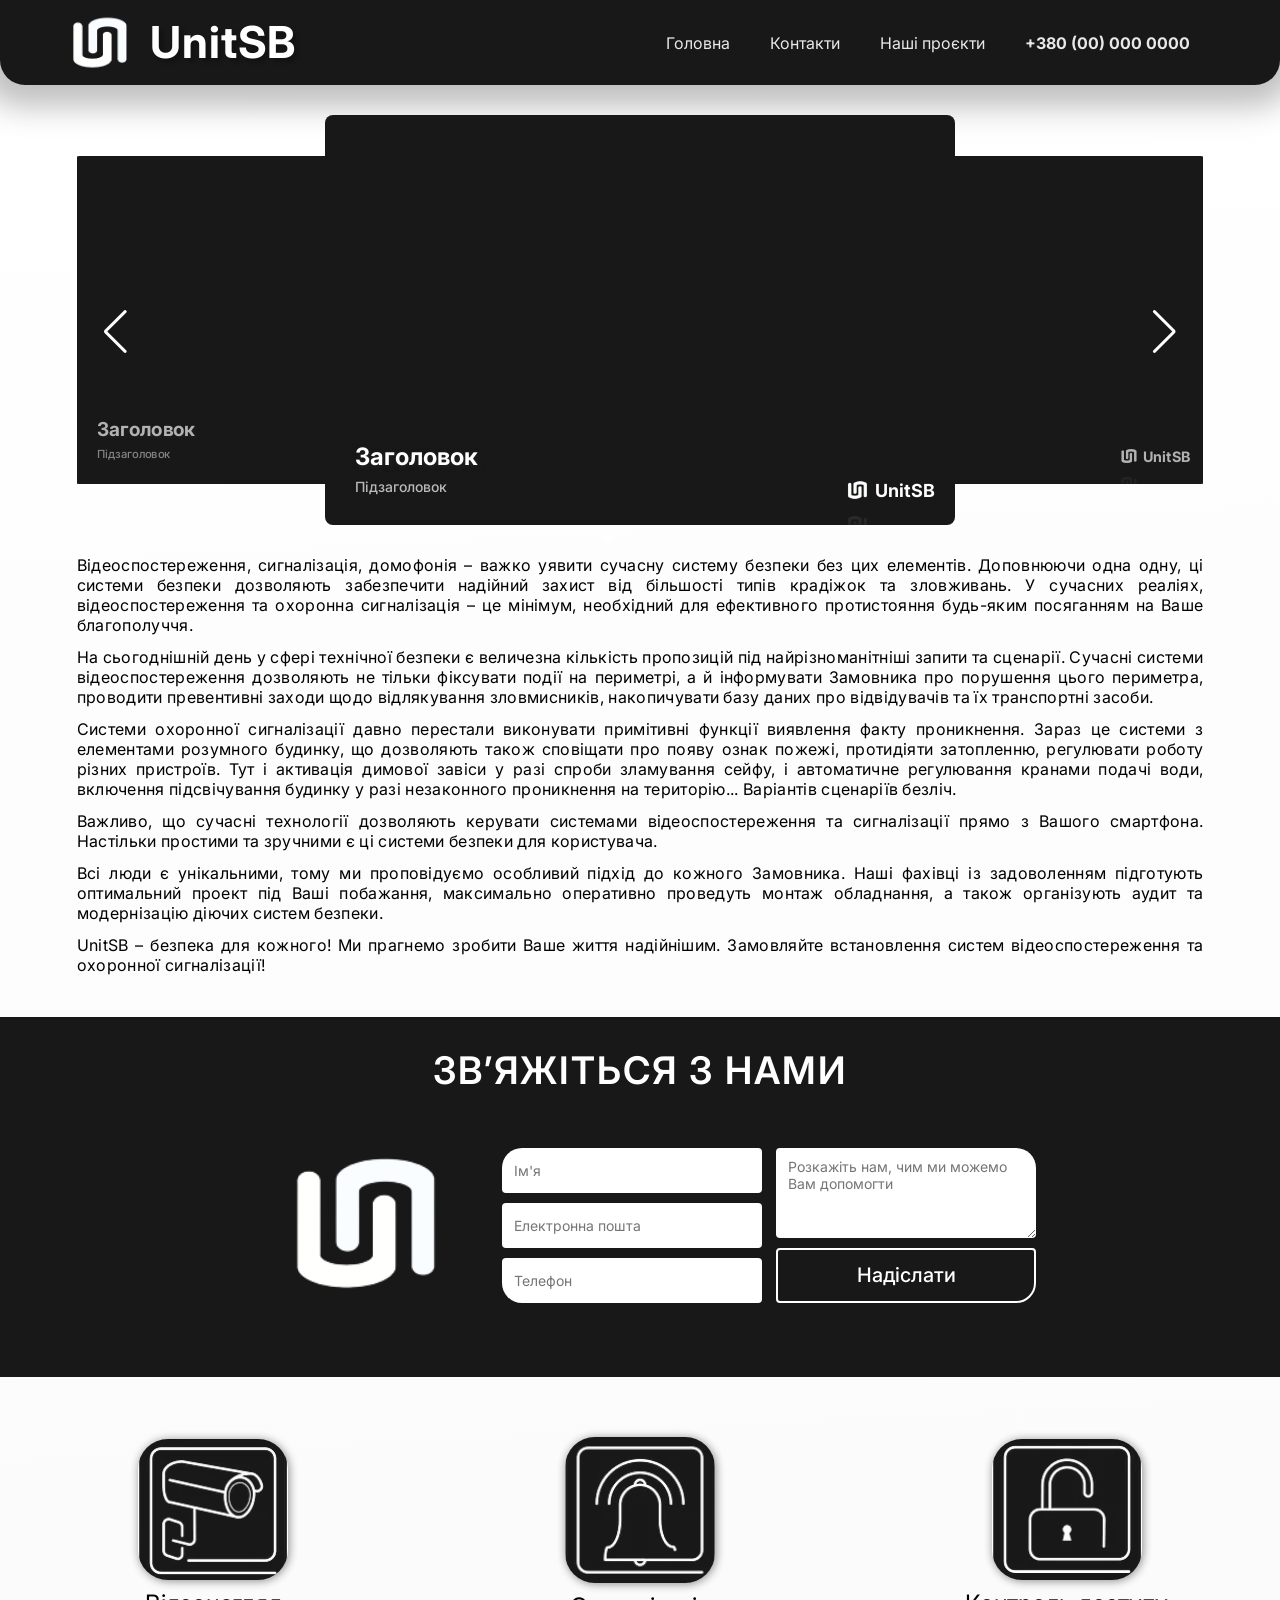
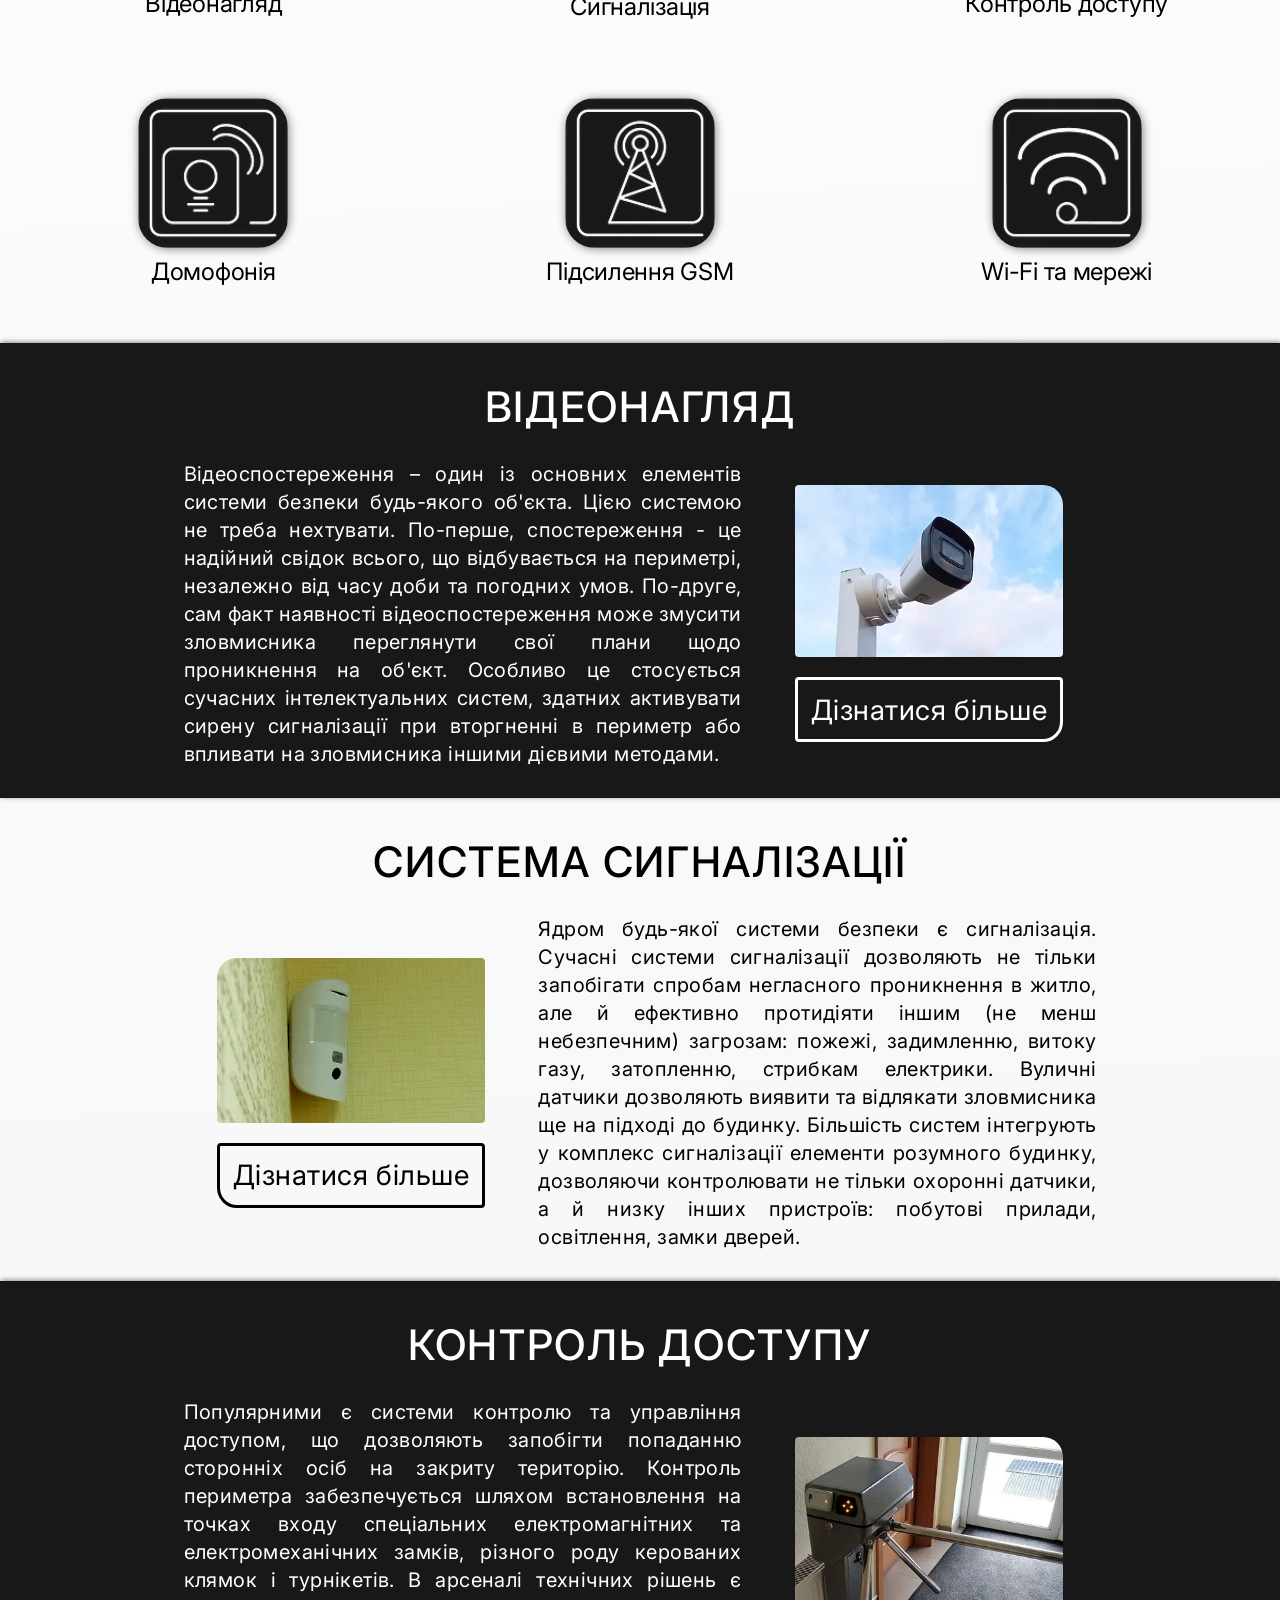
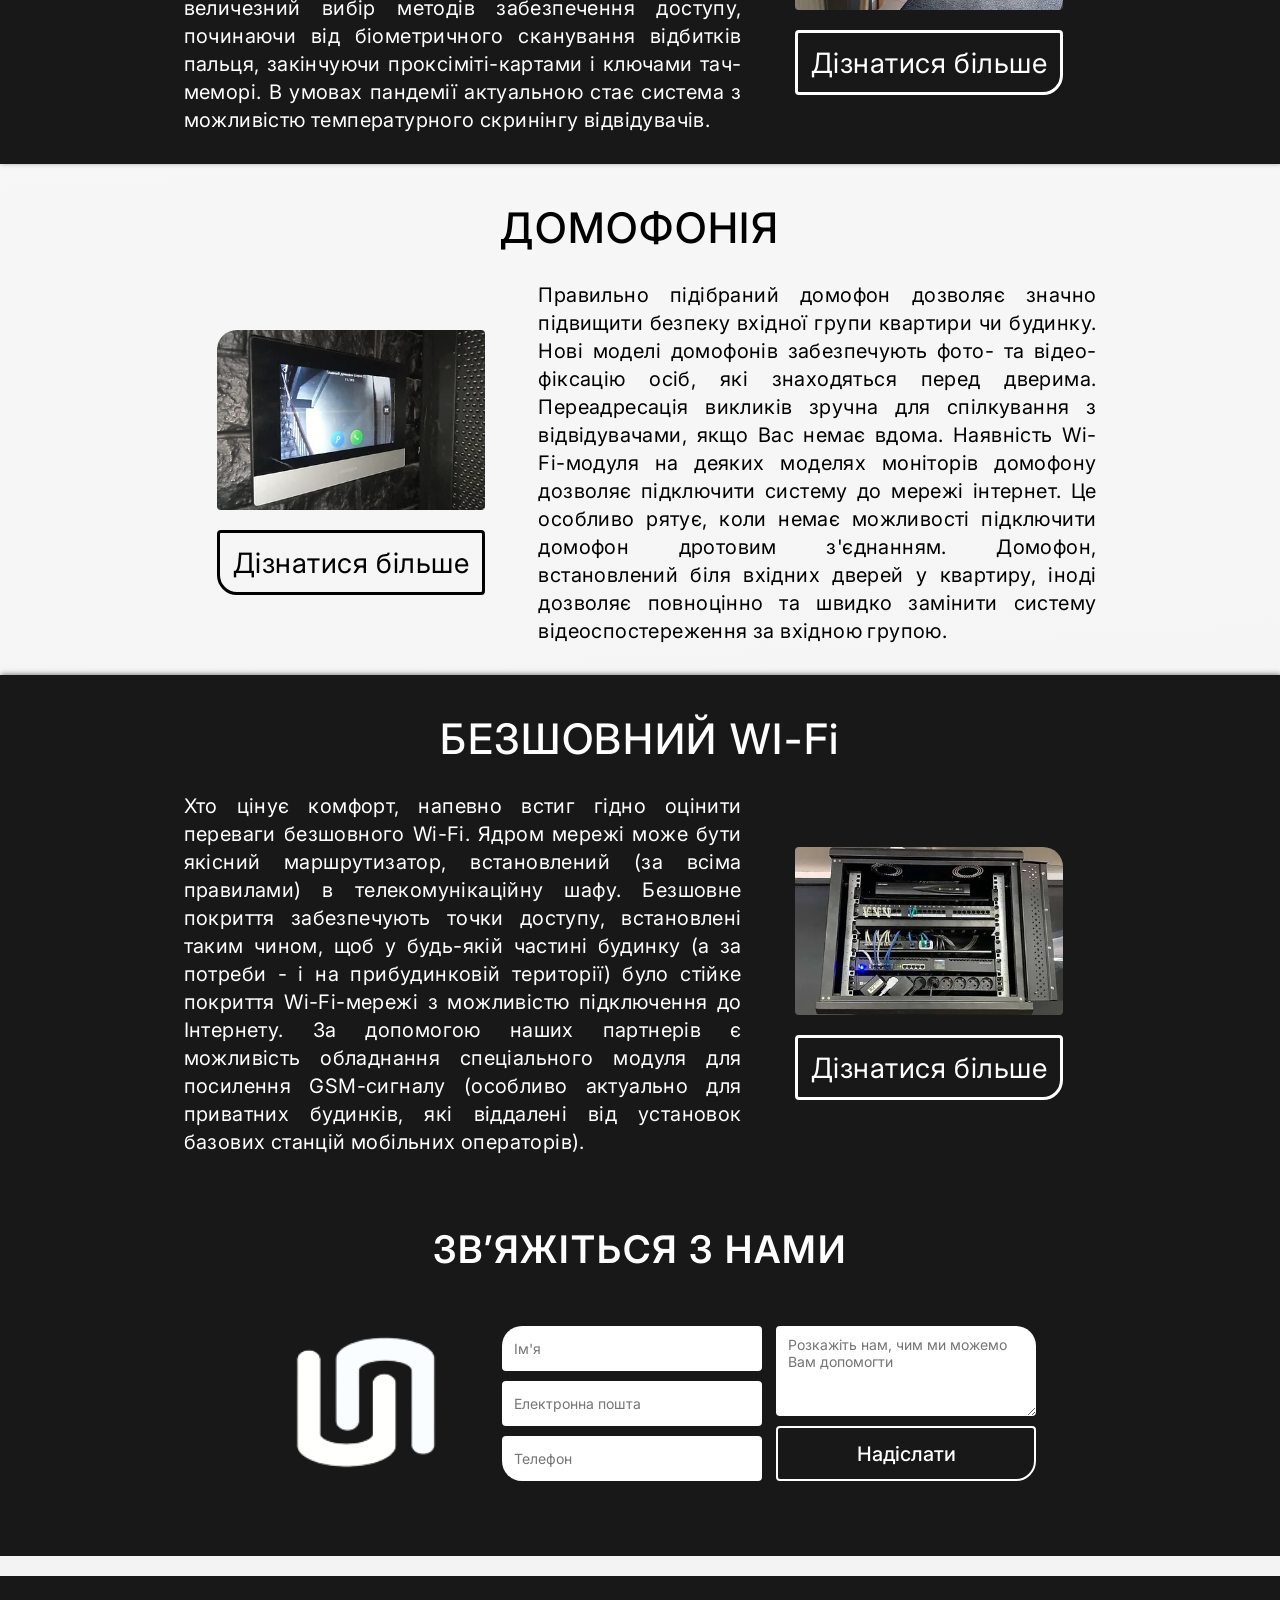
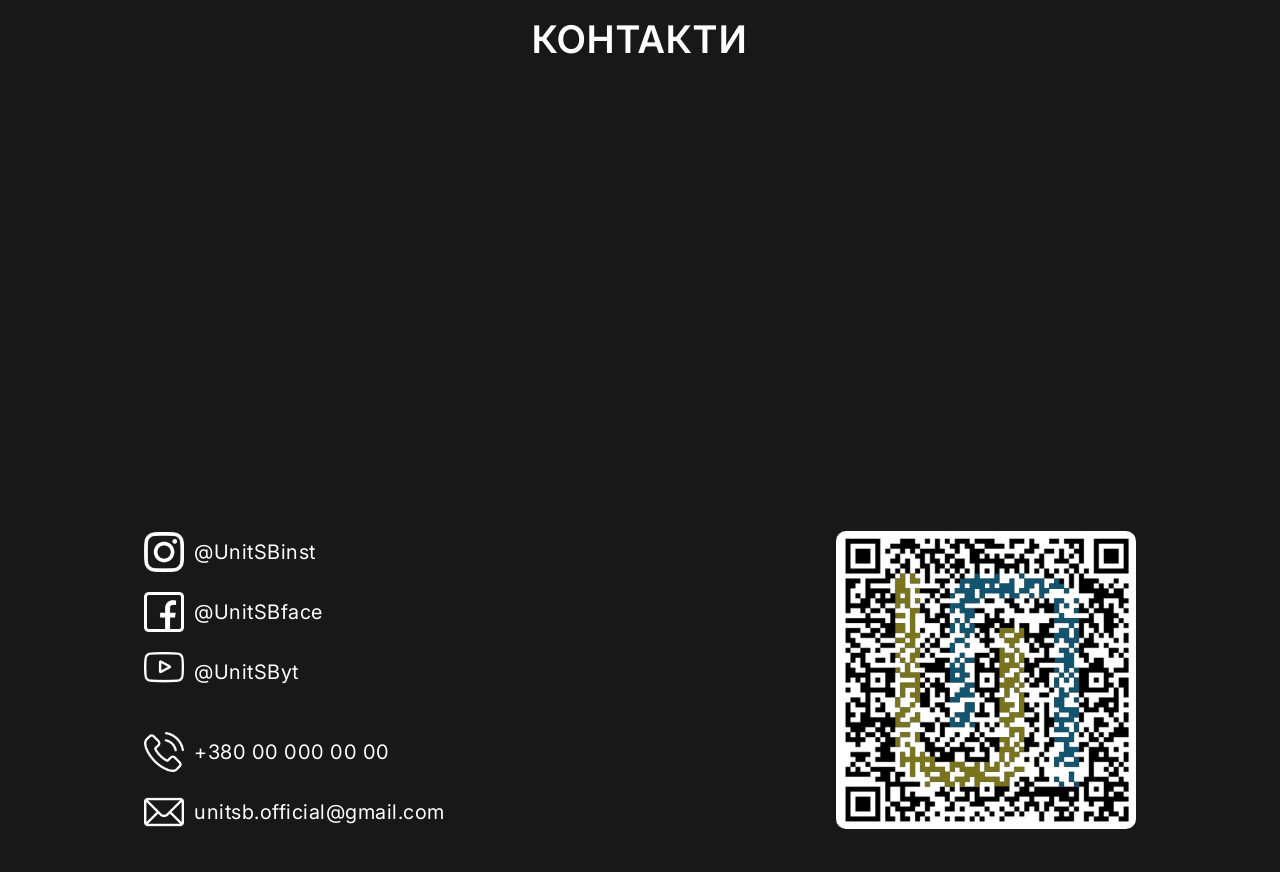
==== commit 0f402ce9: "demo of all" ====
--- a/index.html
+++ b/index.html
@@ -2,368 +2,364 @@
 <html lang="en">
 
 <head>
-    <meta charset="UTF-8" />
-    <meta http-equiv="X-UA-Compatible" content="IE=edge" />
-    <meta name="viewport" content="width=device-width, initial-scale=1.0" />
-    <title>UnitSB | Головна</title>
-    <link rel="icon" type="image/x-icon" href="./images/icon.ico" />
-
-    <link rel="stylesheet" href="./css/style.css" />
-
-    <link rel="stylesheet" href="https://cdnjs.cloudflare.com/ajax/libs/font-awesome/6.0.0-beta3/css/all.min.css"
-        integrity="sha512-Fo3rlrZj/k7ujTnHg4CGR2D7kSs0v4LLanw2qksYuRlEzO+tcaEPQogQ0KaoGN26/zrn20ImR1DfuLWnOo7aBA=="
-        crossorigin="anonymous" referrerpolicy="no-referrer" />
-    <link rel="stylesheet" href="https://cdn.jsdelivr.net/npm/swiper@8/swiper-bundle.min.css" />
-    <link rel="stylesheet" href="./assets/3d-slider-style.css" />
-    <link rel="modulepreload" href="./assets/3d-slider-library.js" />
-
-    <link rel="stylesheet" href="https://cdn.jsdelivr.net/npm/swiper@8/swiper-bundle.min.css" />
+	<meta charset="UTF-8" />
+	<meta http-equiv="X-UA-Compatible" content="IE=edge" />
+	<meta name="viewport" content="width=device-width, initial-scale=1.0" />
+	<title>UnitSB | Головна</title>
+	<link rel="icon" type="image/png" href="./images/icon.png" />
+
+	<link rel="stylesheet" href="./css/style.css" />
+
+	<link rel="stylesheet" href="https://cdnjs.cloudflare.com/ajax/libs/font-awesome/6.0.0-beta3/css/all.min.css"
+		integrity="sha512-Fo3rlrZj/k7ujTnHg4CGR2D7kSs0v4LLanw2qksYuRlEzO+tcaEPQogQ0KaoGN26/zrn20ImR1DfuLWnOo7aBA=="
+		crossorigin="anonymous" referrerpolicy="no-referrer" />
+	<link rel="stylesheet" href="https://cdn.jsdelivr.net/npm/swiper@8/swiper-bundle.min.css" />
+	<link rel="stylesheet" href="./assets/3d-slider-style.css" />
+	<link rel="modulepreload" href="./assets/3d-slider-library.js" />
+
+	<link rel="stylesheet" href="https://cdn.jsdelivr.net/npm/swiper@8/swiper-bundle.min.css" />
 </head>
 
 <body>
-    <!-- HEADER -->
-    <header class="header">
-        <div class="header__heading">
-            <img class="header__logo" src="./images/logo.png" />
-            <h1 class="header__title">UnitSB</h1>
-        </div>
-        <nav class="header__nav">
-            <div>
-                <ul class="header__list">
-                    <li class="header__item">
-                        <a href="#" class="header__link">Головна</a>
-                    </li>
-                    <li class="header__item">
-                        <a href="#" class="header__link">Контакти</a>
-                    </li>
-                    <li class="header__item">
-                        <a href="#" class="header__link">Наші проєкти</a>
-                    </li>
-            </div>
-            <div>
-                <li class="header__item">
-                    <a href="tel:+380000000000" class="header__link header__phone">+380 (00) 000 0000</a>
-                </li>
-            </div>
-            </ul>
-        </nav>
-    </header>
-
-    <!-- SLIDER-->
-    <div class="slider-wrapper">
-        <div id="app">
-            <div class="swiper swiper-carousel video-swiper">
-                <div class="swiper-wrapper">
-                    <div class="swiper-slide">
-                        <div class="swiper-carousel-animate-opacity">
-                            <div class="slide-content">
-                                <h2>Заголовок</h2>
-                                <p>Підзаголовок</p>
-                            </div>
-                            <div class="slide__logo">
-                                <img src="./images/logo.png" />
-                                <h2>UnitSB</h2>
-                            </div>
-                        </div>
-                    </div>
-                    <div class="swiper-slide">
-                        <div class="swiper-carousel-animate-opacity">
-                            <div class="slide-content">
-                                <h2>Заголовок</h2>
-                                <p>Підзаголовок</p>
-                            </div>
-                            <div class="slide__logo">
-                                <img src="./images/logo.png" />
-                                <h2>UnitSB</h2>
-                            </div>
-                        </div>
-                    </div>
-                    <div class="swiper-slide">
-                        <div class="swiper-carousel-animate-opacity">
-                            <div class="slide-content">
-                                <h2>Заголовок</h2>
-                                <p>Підзаголовок</p>
-                            </div>
-                            <div class="slide__logo">
-                                <img src="./images/logo.png" />
-                                <h2>UnitSB</h2>
-                            </div>
-                        </div>
-                    </div>
-                    <div class="swiper-slide">
-                        <div class="swiper-carousel-animate-opacity">
-                            <div class="slide-content">
-                                <h2>Заголовок</h2>
-                                <p>Підзаголовок</p>
-                            </div>
-                            <div class="slide__logo">
-                                <img src="./images/logo.png" />
-                                <h2>UnitSB</h2>
-                            </div>
-                        </div>
-                    </div>
-                    <div class="swiper-slide">
-                        <div class="swiper-carousel-animate-opacity">
-                            <div class="slide-content">
-                                <h2>Заголовок</h2>
-                                <p>Підзаголовок</p>
-                            </div>
-                            <div class="slide__logo">
-                                <img src="./images/logo.png" />
-                                <h2>UnitSB</h2>
-                            </div>
-                        </div>
-                    </div>
-                </div>
-            </div>
-            <div class="video-swiper-button-prev swiper-button-prev"></div>
-            <div class="video-swiper-button-next swiper-button-next"></div>
-            <div class="video-swiper-pagination swiper-pagination-bullets swiper-pagination"></div>
-        </div>
-
-        <div class="slider__text">
-            <p class="slider__desc">
-                Відеоспостереження, сигналізація, домофонія – важко уявити сучасну
-                систему безпеки без цих елементів. Доповнюючи одна одну, ці системи
-                безпеки дозволяють забезпечити надійний захист від більшості типів
-                крадіжок та зловживань. У сучасних реаліях, відеоспостереження та
-                охоронна сигналізація – це мінімум, необхідний для ефективного
-                протистояння будь-яким посяганням на Ваше благополуччя.
-            </p>
-            <p class="slider__desc">
-                На сьогоднішній день у сфері технічної безпеки є величезна кількість
-                пропозицій під найрізноманітніші запити та сценарії. Сучасні системи
-                відеоспостереження дозволяють не тільки фіксувати події на периметрі,
-                а й інформувати Замовника про порушення цього периметра, проводити
-                превентивні заходи щодо відлякування зловмисників, накопичувати базу
-                даних про відвідувачів та їх транспортні засоби.
-            </p>
-            <p class="slider__desc">
-                Системи охоронної сигналізації давно перестали виконувати примітивні
-                функції виявлення факту проникнення. Зараз це системи з елементами
-                розумного будинку, що дозволяють також сповіщати про появу ознак
-                пожежі, протидіяти затопленню, регулювати роботу різних пристроїв. Тут
-                і активація димової завіси у разі спроби зламування сейфу, і
-                автоматичне регулювання кранами подачі води, включення підсвічування
-                будинку у разі незаконного проникнення на територію... Варіантів
-                сценаріїв безліч.
-            </p>
-            <p class="slider__desc">
-                Важливо, що сучасні технології дозволяють керувати системами
-                відеоспостереження та сигналізації прямо з Вашого смартфона. Настільки
-                простими та зручними є ці системи безпеки для користувача.
-            </p>
-            <p class="slider__desc">
-                Всі люди є унікальними, тому ми проповідуємо особливий підхід до
-                кожного Замовника. Наші фахівці із задоволенням підготують оптимальний
-                проект під Ваші побажання, максимально оперативно проведуть монтаж
-                обладнання, а також організують аудит та модернізацію діючих систем
-                безпеки.
-            </p>
-            <p class="slider__desc">
-                UnitSB – безпека для кожного! Ми прагнемо зробити Ваше життя
-                надійнішим. Замовляйте встановлення систем відеоспостереження та
-                охоронної сигналізації!
-            </p>
-        </div>
-    </div>
-
-    <!-- FORM -->
-    <div class="contact-wrapper">
-        <h2 class="contact__title">Зв’яжіться з нами</h2>
-        <div class="contact__content">
-            <div class="contact__col">
-                <img src="./images/logo.png" alt="UnitSB" />
-            </div>
-            <div class="contact__col">
-                <form action="#" method="post" class="contact__form">
-                    <div class="contact__col">
-                        <input type="text" name="name" class="contact__input" placeholder="Ім'я" />
-                        <input type="email" name="email" class="contact__input" placeholder="Електронна пошта" />
-                        <input type="tel" name="phone" class="contact__input" placeholder="Телефон" />
-                    </div>
-                    <div class="contact__col">
-                        <textarea name="message" class="contact__input"
-                            placeholder="Розкажіть нам, чим ми можемо Вам допомогти"></textarea>
-                        <button type="submit" class="contact__button">Надіслати</button>
-                    </div>
-                </form>
-            </div>
-        </div>
-    </div>
-
-    <!-- PROFILES -->
-    <div class="profiles-wrapper">
-        <div class="profile__item">
-            <img class="profiles__img" src="./images/profiles/looking.png" />
-            <h3 class="profiles__title">Відеонагляд</h3>
-        </div>
-        <div class="profile__item">
-            <img class="profiles__img" src="./images/profiles/alarm.png" />
-            <h3 class="profiles__title">Сигналізація</h3>
-        </div>
-        <div class="profile__item">
-            <img class="profiles__img" src="./images/profiles/control.png" />
-            <h3 class="profiles__title">Контроль доступу</h3>
-        </div>
-        <div class="profile__item">
-            <img class="profiles__img" src="./images/profiles/domofonia.png" />
-            <h3 class="profiles__title">Домофонія</h3>
-        </div>
-        <div class="profile__item">
-            <img class="profiles__img" src="./images/profiles/GSM.png" />
-            <h3 class="profiles__title">Підсилення GSM</h3>
-        </div>
-        <div class="profile__item">
-            <img class="profiles__img" src="./images/profiles/wifi.png" />
-            <h3 class="profiles__title">Wi-Fi та мережі</h3>
-        </div>
-    </div>
-
-    <!-- SPHERES -->
-    <div class="spheres-wrapper">
-        <div class="sphere sphere-dark">
-            <h1 class="sphere-dark__title">ВІДЕОНАГЛЯД</h1>
-            <div class="sphere__content">
-                <div class="sphere-dark__col">
-                    <p class="sphere-dark__text">
-                        Відеоспостереження – один із основних елементів системи безпеки
-                        будь-якого об'єкта. Цією системою не треба нехтувати. По-перше,
-                        спостереження - це надійний свідок всього, що відбувається на
-                        периметрі, незалежно від часу доби та погодних умов. По-друге, сам
-                        факт наявності відеоспостереження може змусити зловмисника
-                        переглянути свої плани щодо проникнення на об'єкт. Особливо це
-                        стосується сучасних інтелектуальних систем, здатних активувати
-                        сирену сигналізації при вторгненні в периметр або впливати на
-                        зловмисника іншими дієвими методами.
-                    </p>
-                </div>
-                <div class="sphere-dark__col">
-                    <img class="sphere-dark__img" src="./images/spheres/camera.png" />
-                    <a href="#" class="sphere-dark__button">Дізнатися більше</a>
-                </div>
-            </div>
-        </div>
-        <div class="sphere sphere-light">
-            <h1 class="sphere-light__title">СИСТЕМА СИГНАЛІЗАЦІЇ</h1>
-            <div class="sphere__content">
-                <div class="sphere-lihgt__col">
-                    <img class="sphere-light__img" src="./images/spheres/system.png" />
-                    <a href="#" class="sphere-light__button">Дізнатися більше</a>
-                </div>
-                <div class="sphere-lihgt__col">
-                    <p class="sphere-light__text">
-                        Ядром будь-якої системи безпеки є сигналізація. Сучасні системи
-                        сигналізації дозволяють не тільки запобігати спробам негласного
-                        проникнення в житло, але й ефективно протидіяти іншим (не менш
-                        небезпечним) загрозам: пожежі, задимленню, витоку газу,
-                        затопленню, стрибкам електрики. Вуличні датчики дозволяють виявити
-                        та відлякати зловмисника ще на підході до будинку. Більшість
-                        систем інтегрують у комплекс сигналізації елементи розумного
-                        будинку, дозволяючи контролювати не тільки охоронні датчики, а й
-                        низку інших пристроїв: побутові прилади, освітлення, замки дверей.
-                    </p>
-                </div>
-            </div>
-        </div>
-        <div class="sphere sphere-dark">
-            <h1 class="sphere-dark__title">КОНТРОЛЬ ДОСТУПУ</h1>
-            <div class="sphere__content">
-                <div class="sphere-dark__col">
-                    <p class="sphere-dark__text">
-                        Популярними є системи контролю та управління доступом, що
-                        дозволяють запобігти попаданню сторонніх осіб на закриту
-                        територію. Контроль периметра забезпечується шляхом встановлення
-                        на точках входу спеціальних електромагнітних та електромеханічних
-                        замків, різного роду керованих клямок і турнікетів. В арсеналі
-                        технічних рішень є величезний вибір методів забезпечення доступу,
-                        починаючи від біометричного сканування відбитків пальця,
-                        закінчуючи проксіміті-картами і ключами тач-меморі. В умовах
-                        пандемії актуальною стає система з можливістю температурного
-                        скринінгу відвідувачів.
-                    </p>
-                </div>
-                <div class="sphere-dark__col">
-                    <img class="sphere-dark__img" src="./images/spheres/control.png" />
-                    <a href="#" class="sphere-dark__button">Дізнатися більше</a>
-                </div>
-            </div>
-        </div>
-        <div class="sphere sphere-light">
-            <h1 class="sphere-light__title">ДОМОФОНІЯ</h1>
-            <div class="sphere__content">
-                <div class="sphere-lihgt__col">
-                    <img class="sphere-light__img" src="./images/spheres/domofonia.png" />
-                    <a href="#" class="sphere-light__button">Дізнатися більше</a>
-                </div>
-                <div class="sphere-lihgt__col">
-                    <p class="sphere-light__text">
-                        Правильно підібраний домофон дозволяє значно підвищити безпеку
-                        вхідної групи квартири чи будинку. Нові моделі домофонів
-                        забезпечують фото- та відео-фіксацію осіб, які знаходяться перед
-                        дверима. Переадресація викликів зручна для спілкування з
-                        відвідувачами, якщо Вас немає вдома. Наявність Wi-Fi-модуля на
-                        деяких моделях моніторів домофону дозволяє підключити систему до
-                        мережі інтернет. Це особливо рятує, коли немає можливості
-                        підключити домофон дротовим з'єднанням. Домофон, встановлений біля
-                        вхідних дверей у квартиру, іноді дозволяє повноцінно та швидко
-                        замінити систему відеоспостереження за вхідною групою.
-                    </p>
-                </div>
-            </div>
-        </div>
-        <div class="sphere sphere-dark">
-            <h1 class="sphere-dark__title">БЕЗШОВНИЙ WI-Fi</h1>
-            <div class="sphere__content">
-                <div class="sphere-dark__col">
-                    <p class="sphere-dark__text">
-                        Хто цінує комфорт, напевно встиг гідно оцінити переваги безшовного
-                        Wi-Fi. Ядром мережі може бути якісний маршрутизатор, встановлений
-                        (за всіма правилами) в телекомунікаційну шафу. Безшовне покриття
-                        забезпечують точки доступу, встановлені таким чином, щоб у
-                        будь-якій частині будинку (а за потреби - і на прибудинковій
-                        території) було стійке покриття Wi-Fi-мережі з можливістю
-                        підключення до Інтернету. За допомогою наших партнерів є
-                        можливість обладнання спеціального модуля для посилення
-                        GSM-сигналу (особливо актуально для приватних будинків, які
-                        віддалені від установок базових станцій мобільних операторів).
-                    </p>
-                </div>
-                <div class="sphere-dark__col">
-                    <img class="sphere-dark__img" src="./images/spheres/block.png" />
-                    <a href="#" class="sphere-dark__button">Дізнатися більше</a>
-                </div>
-            </div>
-        </div>
-        <!-- FORM -->
-        <div class="contact-wrapper">
-            <h2 class="contact__title" style="margin-top: 20px">
-                Зв’яжіться з нами
-            </h2>
-            <div class="contact__content">
-                <div class="contact__col">
-                    <img src="./images/logo.png" alt="UnitSB" />
-                </div>
-                <div class="contact__col">
-                    <form action="#" method="post" class="contact__form">
-                        <div class="contact__col">
-                            <input type="text" name="name" class="contact__input" placeholder="Ім'я" />
-                            <input type="email" name="email" class="contact__input" placeholder="Електронна пошта" />
-                            <input type="tel" name="phone" class="contact__input" placeholder="Телефон" />
-                        </div>
-                        <div class="contact__col">
-                            <textarea name="message" class="contact__input"
-                                placeholder="Розкажіть нам, чим ми можемо Вам допомогти"></textarea>
-                            <button type="submit" class="contact__button">Надіслати</button>
-                        </div>
-                    </form>
-                </div>
-            </div>
-        </div>
-    </div>
-
-    <!-- OUR PROJECTS -->
-    <div class="projects-wrapper">
+	<!-- HEADER -->
+	<header class="header">
+		<div class="header__heading">
+			<img class="header__logo" src="./images/logo.png" />
+			<h1 class="header__title">UnitSB</h1>
+		</div>
+		<nav class="header__nav">
+			<ul class="header__list">
+				<li class="header__item">
+					<a href="#" class="header__link">Головна</a>
+				</li>
+				<li class="header__item">
+					<a href="#" class="header__link">Контакти</a>
+				</li>
+				<li class="header__item">
+					<a href="#" class="header__link">Наші проєкти</a>
+				</li>
+				<li class="header__item">
+					<a href="tel:+380000000000" class="header__link header__phone">+380 (00) 000 0000</a>
+				</li>
+			</ul>
+		</nav>
+	</header>
+
+	<!-- SLIDER-->
+	<div class="slider-wrapper">
+		<div id="app">
+			<div class="swiper swiper-carousel video-swiper">
+				<div class="swiper-wrapper">
+					<div class="swiper-slide">
+						<div class="swiper-carousel-animate-opacity">
+							<div class="slide-content">
+								<h2>Заголовок</h2>
+								<p>Підзаголовок</p>
+							</div>
+							<div class="slide__logo">
+								<img src="./images/logo.png" />
+								<h2>UnitSB</h2>
+							</div>
+						</div>
+					</div>
+					<div class="swiper-slide">
+						<div class="swiper-carousel-animate-opacity">
+							<div class="slide-content">
+								<h2>Заголовок</h2>
+								<p>Підзаголовок</p>
+							</div>
+							<div class="slide__logo">
+								<img src="./images/logo.png" />
+								<h2>UnitSB</h2>
+							</div>
+						</div>
+					</div>
+					<div class="swiper-slide">
+						<div class="swiper-carousel-animate-opacity">
+							<div class="slide-content">
+								<h2>Заголовок</h2>
+								<p>Підзаголовок</p>
+							</div>
+							<div class="slide__logo">
+								<img src="./images/logo.png" />
+								<h2>UnitSB</h2>
+							</div>
+						</div>
+					</div>
+					<div class="swiper-slide">
+						<div class="swiper-carousel-animate-opacity">
+							<div class="slide-content">
+								<h2>Заголовок</h2>
+								<p>Підзаголовок</p>
+							</div>
+							<div class="slide__logo">
+								<img src="./images/logo.png" />
+								<h2>UnitSB</h2>
+							</div>
+						</div>
+					</div>
+					<div class="swiper-slide">
+						<div class="swiper-carousel-animate-opacity">
+							<div class="slide-content">
+								<h2>Заголовок</h2>
+								<p>Підзаголовок</p>
+							</div>
+							<div class="slide__logo">
+								<img src="./images/logo.png" />
+								<h2>UnitSB</h2>
+							</div>
+						</div>
+					</div>
+				</div>
+			</div>
+			<div class="video-swiper-button-prev swiper-button-prev"></div>
+			<div class="video-swiper-button-next swiper-button-next"></div>
+			<div class="video-swiper-pagination swiper-pagination-bullets swiper-pagination"></div>
+		</div>
+
+		<div class="slider__text">
+			<p class="slider__desc">
+				Відеоспостереження, сигналізація, домофонія – важко уявити сучасну
+				систему безпеки без цих елементів. Доповнюючи одна одну, ці системи
+				безпеки дозволяють забезпечити надійний захист від більшості типів
+				крадіжок та зловживань. У сучасних реаліях, відеоспостереження та
+				охоронна сигналізація – це мінімум, необхідний для ефективного
+				протистояння будь-яким посяганням на Ваше благополуччя.
+			</p>
+			<p class="slider__desc">
+				На сьогоднішній день у сфері технічної безпеки є величезна кількість
+				пропозицій під найрізноманітніші запити та сценарії. Сучасні системи
+				відеоспостереження дозволяють не тільки фіксувати події на периметрі,
+				а й інформувати Замовника про порушення цього периметра, проводити
+				превентивні заходи щодо відлякування зловмисників, накопичувати базу
+				даних про відвідувачів та їх транспортні засоби.
+			</p>
+			<p class="slider__desc">
+				Системи охоронної сигналізації давно перестали виконувати примітивні
+				функції виявлення факту проникнення. Зараз це системи з елементами
+				розумного будинку, що дозволяють також сповіщати про появу ознак
+				пожежі, протидіяти затопленню, регулювати роботу різних пристроїв. Тут
+				і активація димової завіси у разі спроби зламування сейфу, і
+				автоматичне регулювання кранами подачі води, включення підсвічування
+				будинку у разі незаконного проникнення на територію... Варіантів
+				сценаріїв безліч.
+			</p>
+			<p class="slider__desc">
+				Важливо, що сучасні технології дозволяють керувати системами
+				відеоспостереження та сигналізації прямо з Вашого смартфона. Настільки
+				простими та зручними є ці системи безпеки для користувача.
+			</p>
+			<p class="slider__desc">
+				Всі люди є унікальними, тому ми проповідуємо особливий підхід до
+				кожного Замовника. Наші фахівці із задоволенням підготують оптимальний
+				проект під Ваші побажання, максимально оперативно проведуть монтаж
+				обладнання, а також організують аудит та модернізацію діючих систем
+				безпеки.
+			</p>
+			<p class="slider__desc">
+				UnitSB – безпека для кожного! Ми прагнемо зробити Ваше життя
+				надійнішим. Замовляйте встановлення систем відеоспостереження та
+				охоронної сигналізації!
+			</p>
+		</div>
+	</div>
+
+	<!-- FORM -->
+	<div class="contact-wrapper">
+		<h2 class="contact__title">Зв’яжіться з нами</h2>
+		<div class="contact__content">
+			<div class="contact__col">
+				<img src="./images/logo.png" alt="UnitSB" />
+			</div>
+			<div class="contact__col">
+				<form action="#" method="post" class="contact__form">
+					<div class="contact__col">
+						<input type="text" name="name" class="contact__input" placeholder="Ім'я" />
+						<input type="email" name="email" class="contact__input" placeholder="Електронна пошта" />
+						<input type="tel" name="phone" class="contact__input" placeholder="Телефон" />
+					</div>
+					<div class="contact__col">
+						<textarea name="message" class="contact__input"
+							placeholder="Розкажіть нам, чим ми можемо Вам допомогти"></textarea>
+						<button type="submit" class="contact__button">Надіслати</button>
+					</div>
+				</form>
+			</div>
+		</div>
+	</div>
+
+	<!-- PROFILES -->
+	<div class="profiles-wrapper">
+		<div class="profile__item">
+			<img class="profiles__img" src="./images/profiles/looking.png" />
+			<h3 class="profiles__title">Відеонагляд</h3>
+		</div>
+		<div class="profile__item">
+			<img class="profiles__img" src="./images/profiles/alarm.png" />
+			<h3 class="profiles__title">Сигналізація</h3>
+		</div>
+		<div class="profile__item">
+			<img class="profiles__img" src="./images/profiles/control.png" />
+			<h3 class="profiles__title">Контроль доступу</h3>
+		</div>
+		<div class="profile__item">
+			<img class="profiles__img" src="./images/profiles/domofonia.png" />
+			<h3 class="profiles__title">Домофонія</h3>
+		</div>
+		<div class="profile__item">
+			<img class="profiles__img" src="./images/profiles/GSM.png" />
+			<h3 class="profiles__title">Підсилення GSM</h3>
+		</div>
+		<div class="profile__item">
+			<img class="profiles__img" src="./images/profiles/wifi.png" />
+			<h3 class="profiles__title">Wi-Fi та мережі</h3>
+		</div>
+	</div>
+
+	<!-- SPHERES -->
+	<div class="spheres-wrapper">
+		<div class="sphere sphere-dark">
+			<h1 class="sphere-dark__title">ВІДЕОНАГЛЯД</h1>
+			<div class="sphere__content">
+				<div class="sphere-dark__col">
+					<p class="sphere-dark__text">
+						Відеоспостереження – один із основних елементів системи безпеки
+						будь-якого об'єкта. Цією системою не треба нехтувати. По-перше,
+						спостереження - це надійний свідок всього, що відбувається на
+						периметрі, незалежно від часу доби та погодних умов. По-друге, сам
+						факт наявності відеоспостереження може змусити зловмисника
+						переглянути свої плани щодо проникнення на об'єкт. Особливо це
+						стосується сучасних інтелектуальних систем, здатних активувати
+						сирену сигналізації при вторгненні в периметр або впливати на
+						зловмисника іншими дієвими методами.
+					</p>
+				</div>
+				<div class="sphere-dark__col">
+					<img class="sphere-dark__img" src="./images/spheres/camera.png" />
+					<a href="#" class="sphere-dark__button">Дізнатися більше</a>
+				</div>
+			</div>
+		</div>
+		<div class="sphere sphere-light">
+			<h1 class="sphere-light__title">СИСТЕМА СИГНАЛІЗАЦІЇ</h1>
+			<div class="sphere__content">
+				<div class="sphere-lihgt__col">
+					<img class="sphere-light__img" src="./images/spheres/system.png" />
+					<a href="#" class="sphere-light__button">Дізнатися більше</a>
+				</div>
+				<div class="sphere-lihgt__col">
+					<p class="sphere-light__text">
+						Ядром будь-якої системи безпеки є сигналізація. Сучасні системи
+						сигналізації дозволяють не тільки запобігати спробам негласного
+						проникнення в житло, але й ефективно протидіяти іншим (не менш
+						небезпечним) загрозам: пожежі, задимленню, витоку газу,
+						затопленню, стрибкам електрики. Вуличні датчики дозволяють виявити
+						та відлякати зловмисника ще на підході до будинку. Більшість
+						систем інтегрують у комплекс сигналізації елементи розумного
+						будинку, дозволяючи контролювати не тільки охоронні датчики, а й
+						низку інших пристроїв: побутові прилади, освітлення, замки дверей.
+					</p>
+				</div>
+			</div>
+		</div>
+		<div class="sphere sphere-dark">
+			<h1 class="sphere-dark__title">КОНТРОЛЬ ДОСТУПУ</h1>
+			<div class="sphere__content">
+				<div class="sphere-dark__col">
+					<p class="sphere-dark__text">
+						Популярними є системи контролю та управління доступом, що
+						дозволяють запобігти попаданню сторонніх осіб на закриту
+						територію. Контроль периметра забезпечується шляхом встановлення
+						на точках входу спеціальних електромагнітних та електромеханічних
+						замків, різного роду керованих клямок і турнікетів. В арсеналі
+						технічних рішень є величезний вибір методів забезпечення доступу,
+						починаючи від біометричного сканування відбитків пальця,
+						закінчуючи проксіміті-картами і ключами тач-меморі. В умовах
+						пандемії актуальною стає система з можливістю температурного
+						скринінгу відвідувачів.
+					</p>
+				</div>
+				<div class="sphere-dark__col">
+					<img class="sphere-dark__img" src="./images/spheres/control.png" />
+					<a href="#" class="sphere-dark__button">Дізнатися більше</a>
+				</div>
+			</div>
+		</div>
+		<div class="sphere sphere-light">
+			<h1 class="sphere-light__title">ДОМОФОНІЯ</h1>
+			<div class="sphere__content">
+				<div class="sphere-lihgt__col">
+					<img class="sphere-light__img" src="./images/spheres/domofonia.png" />
+					<a href="#" class="sphere-light__button">Дізнатися більше</a>
+				</div>
+				<div class="sphere-lihgt__col">
+					<p class="sphere-light__text">
+						Правильно підібраний домофон дозволяє значно підвищити безпеку
+						вхідної групи квартири чи будинку. Нові моделі домофонів
+						забезпечують фото- та відео-фіксацію осіб, які знаходяться перед
+						дверима. Переадресація викликів зручна для спілкування з
+						відвідувачами, якщо Вас немає вдома. Наявність Wi-Fi-модуля на
+						деяких моделях моніторів домофону дозволяє підключити систему до
+						мережі інтернет. Це особливо рятує, коли немає можливості
+						підключити домофон дротовим з'єднанням. Домофон, встановлений біля
+						вхідних дверей у квартиру, іноді дозволяє повноцінно та швидко
+						замінити систему відеоспостереження за вхідною групою.
+					</p>
+				</div>
+			</div>
+		</div>
+		<div class="sphere sphere-dark">
+			<h1 class="sphere-dark__title">БЕЗШОВНИЙ WI-Fi</h1>
+			<div class="sphere__content">
+				<div class="sphere-dark__col">
+					<p class="sphere-dark__text">
+						Хто цінує комфорт, напевно встиг гідно оцінити переваги безшовного
+						Wi-Fi. Ядром мережі може бути якісний маршрутизатор, встановлений
+						(за всіма правилами) в телекомунікаційну шафу. Безшовне покриття
+						забезпечують точки доступу, встановлені таким чином, щоб у
+						будь-якій частині будинку (а за потреби - і на прибудинковій
+						території) було стійке покриття Wi-Fi-мережі з можливістю
+						підключення до Інтернету. За допомогою наших партнерів є
+						можливість обладнання спеціального модуля для посилення
+						GSM-сигналу (особливо актуально для приватних будинків, які
+						віддалені від установок базових станцій мобільних операторів).
+					</p>
+				</div>
+				<div class="sphere-dark__col">
+					<img class="sphere-dark__img" src="./images/spheres/block.png" />
+					<a href="#" class="sphere-dark__button">Дізнатися більше</a>
+				</div>
+			</div>
+		</div>
+		<!-- FORM -->
+		<div class="contact-wrapper">
+			<h2 class="contact__title" style="margin-top: 20px">
+				Зв’яжіться з нами
+			</h2>
+			<div class="contact__content">
+				<div class="contact__col">
+					<img src="./images/logo.png" alt="UnitSB" />
+				</div>
+				<div class="contact__col">
+					<form action="#" method="post" class="contact__form">
+						<div class="contact__col">
+							<input type="text" name="name" class="contact__input" placeholder="Ім'я" />
+							<input type="email" name="email" class="contact__input" placeholder="Електронна пошта" />
+							<input type="tel" name="phone" class="contact__input" placeholder="Телефон" />
+						</div>
+						<div class="contact__col">
+							<textarea name="message" class="contact__input"
+								placeholder="Розкажіть нам, чим ми можемо Вам допомогти"></textarea>
+							<button type="submit" class="contact__button">Надіслати</button>
+						</div>
+					</form>
+				</div>
+			</div>
+		</div>
+	</div>
+
+	<!-- OUR PROJECTS -->
+	<!--<div class="projects-wrapper">
         <div class="swiper projects__slider1">
             <div class="swiper-wrapper">
                 <div class="swiper-slide">
@@ -385,68 +381,68 @@
             <div class="projects__slider1-swiper-button-next swiper-button-prev"></div>
             <div class="projects__slider1-swiper-button-next swiper-pagination"></div>
         </div>
-    </div>
-
-    <!-- FOOTER -->
-    <footer class="footer">
-        <h2 class="footer__title">Контакти</h2>
-
-        <iframe class="footer__map"
-            src="https://www.google.com/maps/embed?pb=!1m18!1m12!1m3!1d2545.777185535344!2d30.486197215538787!3d50.35206110233084!2m3!1f0!2f0!3f0!3m2!1i1024!2i768!4f13.1!3m3!1m2!1s0x40d4c879f0c41e6d%3A0xb3379ad51dd321be!2z0JbQmiAi0JrQsNC30LrQsCI!5e0!3m2!1suk!2scz!4v1674657268209!5m2!1suk!2scz"
-            style="border: 0" allowfullscreen="" loading="lazy" referrerpolicy="no-referrer-when-downgrade"></iframe>
-
-        <div class="footer__content">
-            <ul class="footer__list">
-                <li class="footer__item">
-                    <img class="footer__img" src="./images/contacts/instagram.png" />
-                    <a href="mailto:@" class="footer__link">@UnitSBinst</a>
-                </li>
-                <li class="footer__item">
-                    <img class="footer__img" src="./images/contacts/facebook.png" />
-                    <a href="#" class="footer__link">@UnitSBface</a>
-                </li>
-                <li class="footer__item">
-                    <img class="footer__img" src="./images/contacts/youtube.png" />
-                    <a href="#" class="footer__link">@UnitSByt</a>
-                </li>
-                <li class="footer__item">
-                    <img class="footer__img" src="./images/contacts/phone-call.png" />
-                    <a href="tel:+380 00 000 00 00" class="footer__link">+380 00 000 00 00</a>
-                </li>
-                <li class="footer__item">
-                    <img class="footer__img" src="./images/contacts/mail.png" />
-                    <a href="mailto:" class="footer__link">unitsb.official@gmail.com</a>
-                </li>
-            </ul>
-            <div class="footer__col">
-                <img class="footer__qrcode" src="./images/contacts/qrcode.png" />
-            </div>
-        </div>
-    </footer>
-
-    <!-- SCRIPTS -->
-    <script src="https://cdn.jsdelivr.net/npm/swiper/swiper-bundle.min.js"></script>
-    <script src="https://ajax.googleapis.com/ajax/libs/jquery/3.6.0/jquery.min.js"></script>
-    <script defer="" src="https://static.cloudflareinsights.com/beacon.min.js"
-        data-cf-beacon='{"token": "07e9b2efafbd4b458690b79234a62148"}'></script>
-    <script type="module" crossorigin="" src="./assets/3d-slider-control.js"></script>
-
-    <script src="https://cdn.jsdelivr.net/npm/swiper@8/swiper-bundle.min.js"></script>
-    <script>
-        var swiper = new Swiper(".projects__slider1", {
-            slidesPerView: 1,
-            spaceBetween: 30,
-            loop: true,
-            pagination: {
-                el: ".swiper-pagination",
-                clickable: true,
-            },
-            navigation: {
-                nextEl: ".swiper-button-next",
-                prevEl: ".swiper-button-prev",
-            },
-        });
-    </script>
+    </div>-->
+
+	<!-- FOOTER -->
+	<footer class="footer">
+		<h2 class="footer__title">Контакти</h2>
+
+		<iframe class="footer__map"
+			src="https://www.google.com/maps/embed?pb=!1m18!1m12!1m3!1d2545.777185535344!2d30.486197215538787!3d50.35206110233084!2m3!1f0!2f0!3f0!3m2!1i1024!2i768!4f13.1!3m3!1m2!1s0x40d4c879f0c41e6d%3A0xb3379ad51dd321be!2z0JbQmiAi0JrQsNC30LrQsCI!5e0!3m2!1suk!2scz!4v1674657268209!5m2!1suk!2scz"
+			style="border: 0" allowfullscreen="" loading="lazy" referrerpolicy="no-referrer-when-downgrade"></iframe>
+
+		<div class="footer__content">
+			<ul class="footer__list">
+				<li class="footer__item">
+					<img class="footer__img" src="./images/contacts/instagram.png" />
+					<a href="mailto:@" class="footer__link">@UnitSBinst</a>
+				</li>
+				<li class="footer__item">
+					<img class="footer__img" src="./images/contacts/facebook.png" />
+					<a href="#" class="footer__link">@UnitSBface</a>
+				</li>
+				<li class="footer__item">
+					<img class="footer__img" src="./images/contacts/youtube.png" />
+					<a href="#" class="footer__link">@UnitSByt</a>
+				</li>
+				<li class="footer__item">
+					<img class="footer__img" src="./images/contacts/phone-call.png" />
+					<a href="tel:+380 00 000 00 00" class="footer__link">+380 00 000 00 00</a>
+				</li>
+				<li class="footer__item">
+					<img class="footer__img" src="./images/contacts/mail.png" />
+					<a href="mailto:" class="footer__link">unitsb.official@gmail.com</a>
+				</li>
+			</ul>
+			<div class="footer__col">
+				<img class="footer__qrcode" src="./images/contacts/qrcode.png" />
+			</div>
+		</div>
+	</footer>
+
+	<!-- SCRIPTS -->
+	<script src="https://cdn.jsdelivr.net/npm/swiper/swiper-bundle.min.js"></script>
+	<script src="https://ajax.googleapis.com/ajax/libs/jquery/3.6.0/jquery.min.js"></script>
+	<script defer="" src="https://static.cloudflareinsights.com/beacon.min.js"
+		data-cf-beacon='{"token": "07e9b2efafbd4b458690b79234a62148"}'></script>
+	<script type="module" crossorigin="" src="./assets/3d-slider-control.js"></script>
+
+	<script src="https://cdn.jsdelivr.net/npm/swiper@8/swiper-bundle.min.js"></script>
+	<script>
+		var swiper = new Swiper(".projects__slider1", {
+			slidesPerView: 1,
+			spaceBetween: 30,
+			loop: true,
+			pagination: {
+				el: ".swiper-pagination",
+				clickable: true,
+			},
+			navigation: {
+				nextEl: ".swiper-button-next",
+				prevEl: ".swiper-button-prev",
+			},
+		});
+	</script>
 </body>
 
 </html>
--- a/css/style.css
+++ b/css/style.css
@@ -7,60 +7,164 @@
 @import url(spheres.css);
 @import url(projects.css);
 @import url(footer.css);
+
 * {
-  margin: 0;
-  padding: 0;
-  box-sizing: border-box;
-  font-family: "Inter";
+	margin: 0;
+	padding: 0;
+	box-sizing: border-box;
+	font-family: "Inter";
 }
+
 body {
-  background: linear-gradient(
-    177.14deg,
-    #ffffff 0%,
-    rgba(238, 238, 238, 0.85) 100%
-  );
-  overflow-x: hidden;
+	background: linear-gradient(177.14deg,
+			#ffffff 0%,
+			rgba(238, 238, 238, 0.85) 100%);
+	overflow-x: hidden;
 }
+
 @media screen and (max-width: 769px) {
-  .sphere__content {
-    flex-direction: column;
-  }
-  .sphere-dark__col:last-child, .sphere-lihgt__col:first-child {
-    display: flex;
-    flex-direction: row;
-    justify-content: space-around;
-    margin-top: 5%;
-    width: 100%;
-  }
-  .sphere-dark__col, .sphere-lihgt__col {
-    width: 100%;
-  }
-  .sphere-dark__img, .sphere-light__img {
-    width: 300px;
-    border-radius: 15px; 
-  }
-  .sphere-dark__button, .sphere-light__button {
-    border-radius: 15px;
-    text-align: center;
-    width: 270px;
-    padding: 12px 8px 10px 2px;
-    font-size: 26px;
-  }
-  .contact__form  {
-    margin-right: 10%;
-  }
-  .header__nav {
-    display: flex;
-    flex-direction: column;
-  }
-  .header {
-    flex-direction: column;
-    padding: 10px 0 25px;
-  }
-  .header__link {
-    font-size: 20px;
-    display: flex;
-    justify-content: center;
-    align-items: center;
-  }
+	.header {
+		flex-direction: column;
+		padding: 10px 0 15px 0;
+	}
+	.header__list {
+		justify-content: center;
+		flex-wrap: wrap;
+		width: 100%;
+	}
+	.header__item{
+		margin: 10px 15px;
+	}
+	.header__link {
+		font-size: 20px;
+		display: flex;
+		justify-content: center;
+		align-items: center;
+	}
+	
+	.sphere__content {
+		flex-wrap: wrap;
+	}
+	.sphere-light > .sphere__content{
+		flex-wrap: wrap-reverse;
+	}
+	.sphere-dark__col:last-child,
+	.sphere-lihgt__col:first-child {
+		display: flex;
+		flex-direction: row;
+		justify-content: space-around;
+		margin-top: 5%;
+		width: 100%;
+	}
+	.sphere-dark__col,
+	.sphere-lihgt__col {
+		width: 100%;
+	}
+
+	.sphere-dark__img,
+	.sphere-light__img {
+		width: 300px;
+		border-radius: 15px;
+	}
+
+	.sphere-dark__button,
+	.sphere-light__button {
+		border-radius: 15px;
+		text-align: center;
+		width: 270px;
+		padding: 12px 8px 10px 2px;
+		font-size: 26px;
+	}
+
+	.contact__form {
+		margin-right: 15%;
+	}
+	.footer__content{
+		flex-direction: column;
+	}
+	.footer__col{
+		width: 100%;	
+	}
+	.footer__col:last-child{
+		display: none;
+	}
 }
+
+
+@media screen and (max-width: 426px) {
+	.header {
+		flex-direction: column;
+		padding: 10px 0 15px 0;
+	}
+	.header__list {
+		justify-content: center;
+		flex-wrap: wrap;
+		width: 100%;
+	}
+	.header__item{
+		margin: 10px 15px;
+	}
+	.header__link {
+		font-size: 20px;
+		display: flex;
+		justify-content: center;
+		align-items: center;
+	}
+
+
+	.contact__title{
+		font-size: 28px;
+	}
+	.contact__col{
+		width: 100%;
+		align-items: center;
+		display: flex;
+		flex-direction: column;
+	}
+	.contact__content > .contact__col:first-child{
+		display: none;
+	}
+	.contact__form{
+		flex-direction: column;
+		align-items: center;
+		width: 100%;
+	}
+	.contact__input,
+	.contact__col > textarea,
+	.contact__button{
+		border-radius: 8px !important;
+		width: 90%;
+		min-width: 90%;
+		max-width: 90%;
+	}
+
+
+	.profiles-wrapper{
+		flex-direction: column;
+	}
+	.profile__item{
+		width: 100%;
+	}
+
+
+	.sphere-dark__title,
+	.sphere-light__title{
+		font-size: 28px;
+		text-align: center;
+	}
+	.sphere-dark__text,
+	.sphere-light__text{
+		font-size: 18px;
+	}
+	.contact__form{
+		margin-right: 0;
+	}
+	.sphere-dark__col:last-child,
+	.sphere-lihgt__col:first-child{
+		flex-direction: column;
+	}
+
+	.footer__map{
+		width: 95%;
+	}
+}
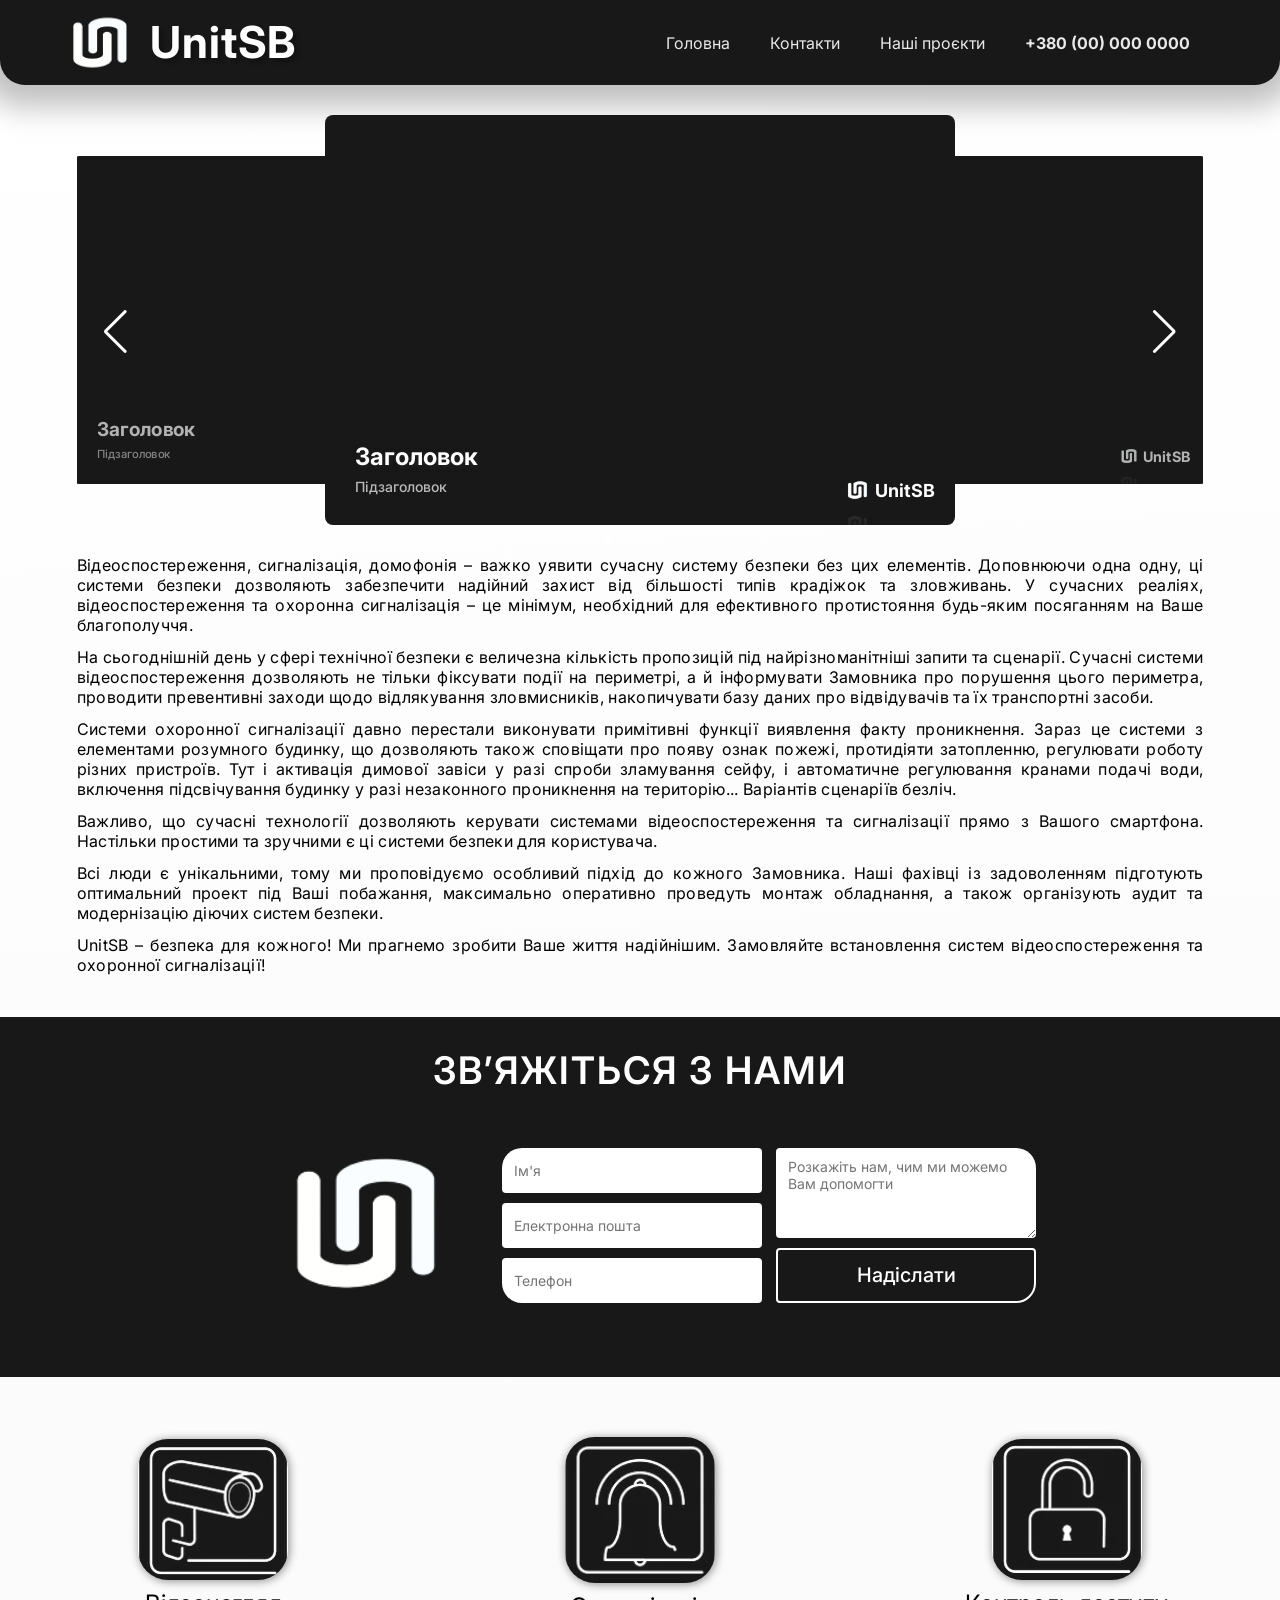
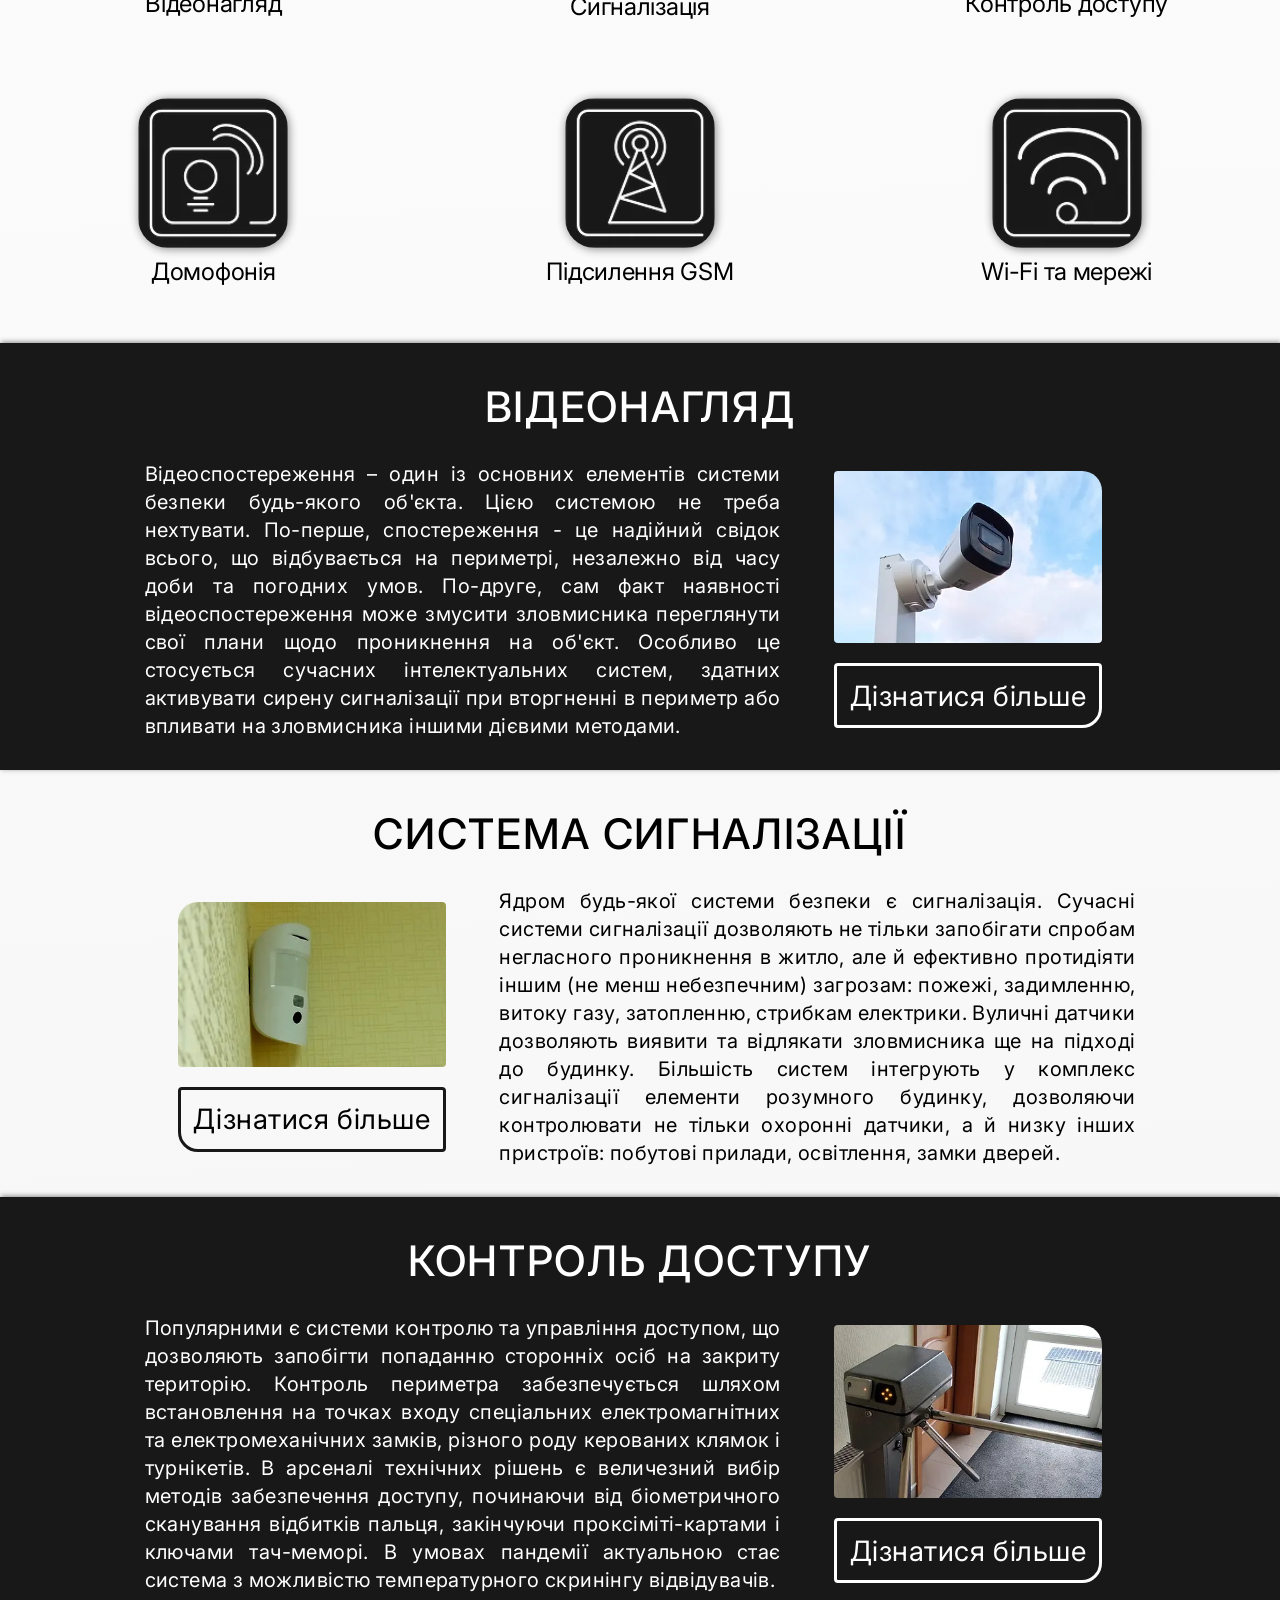
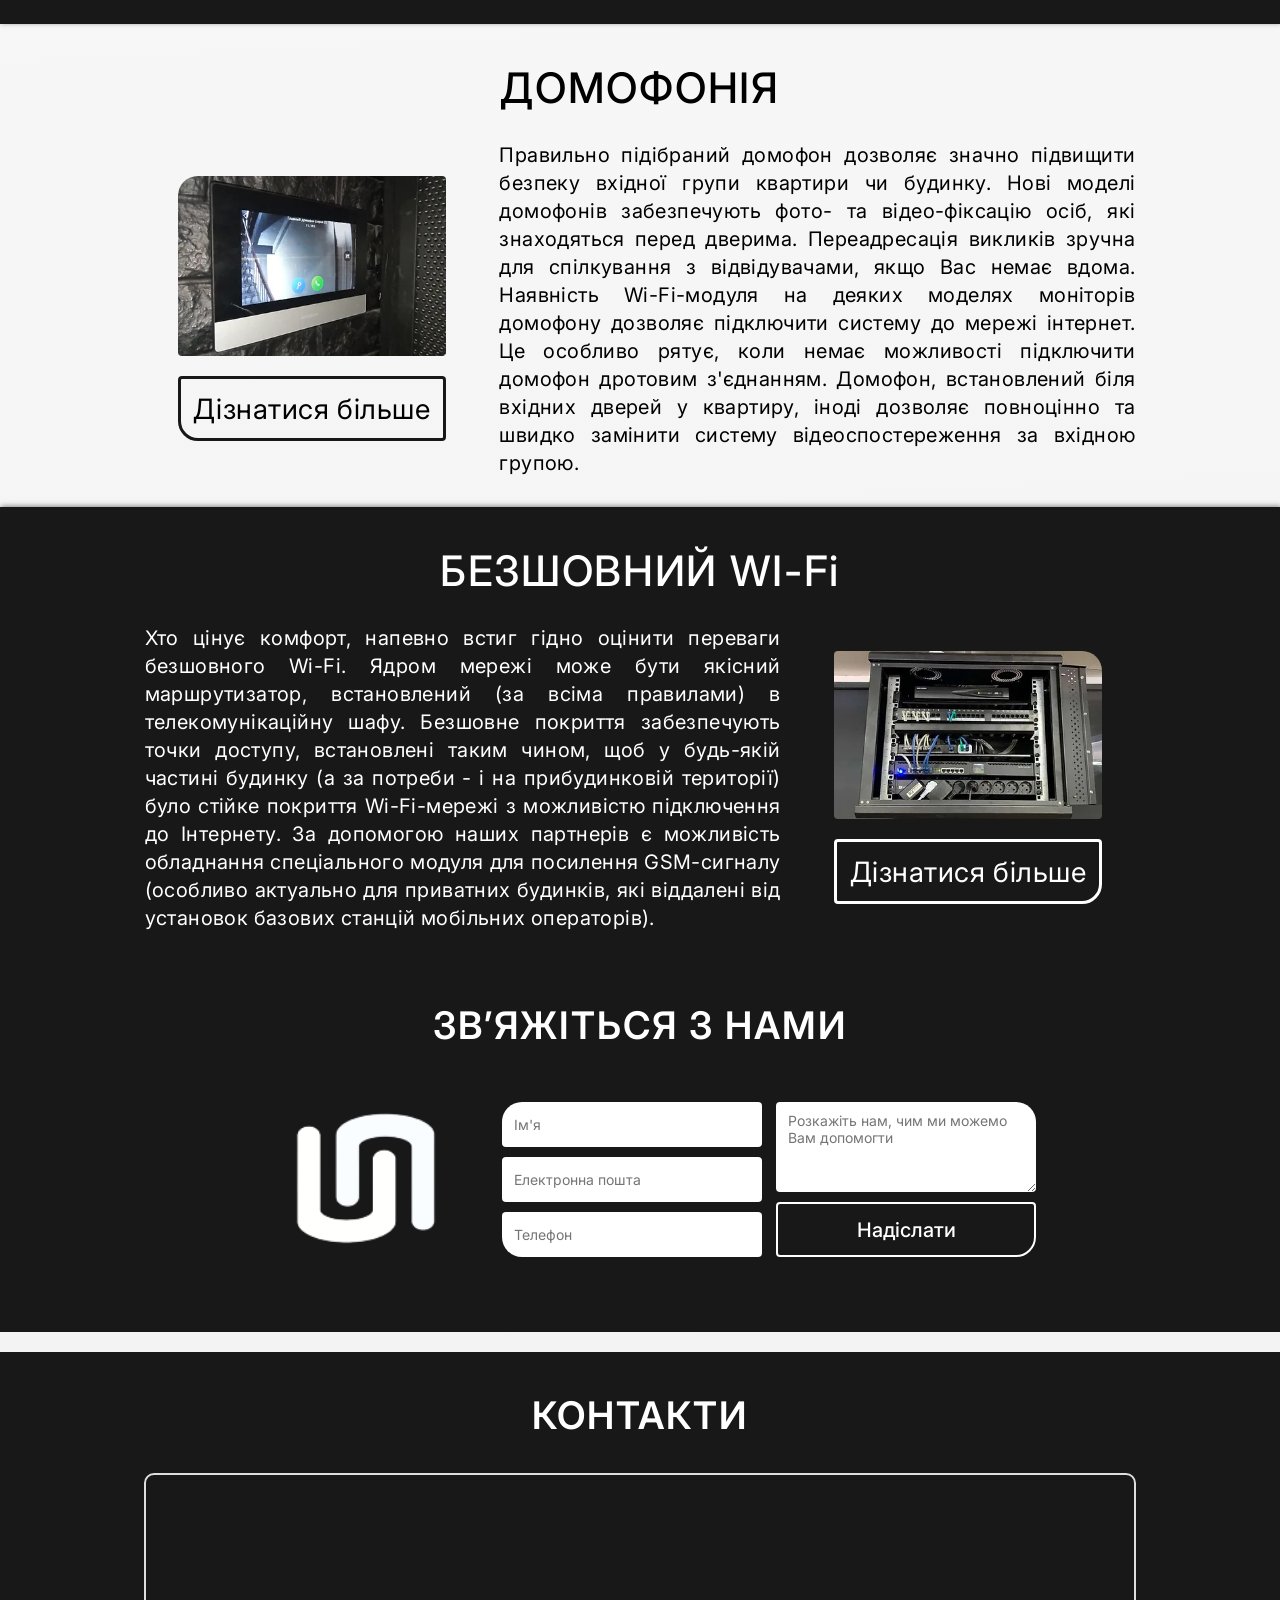
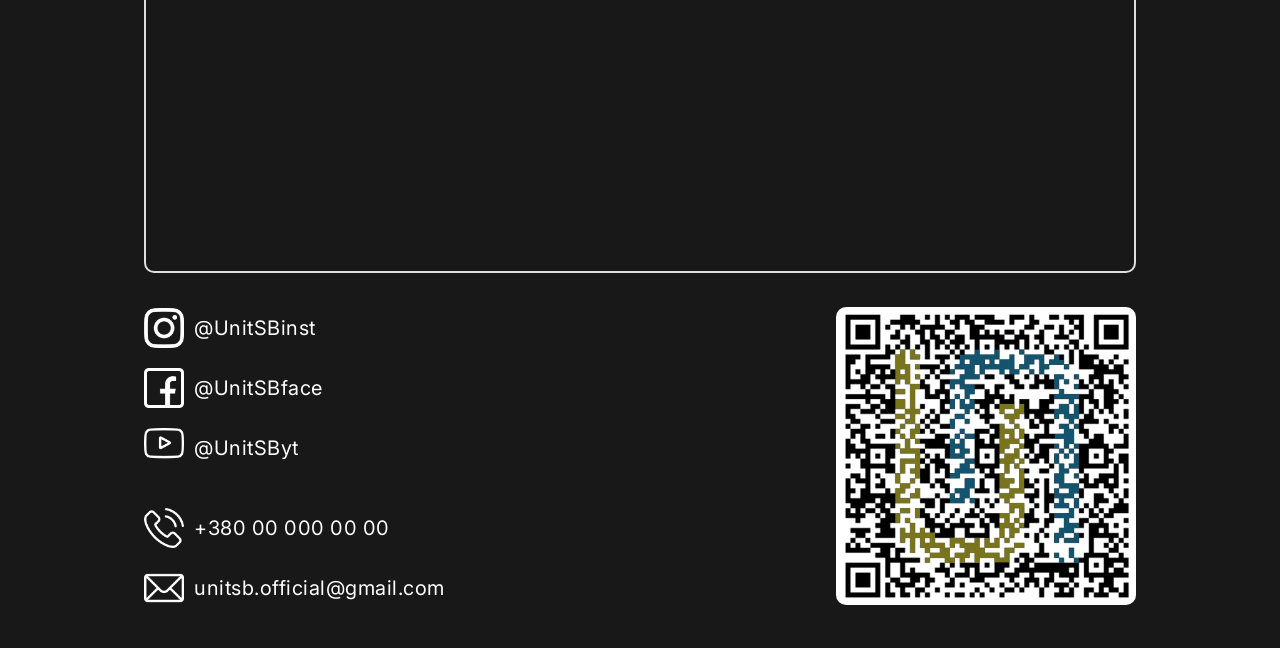
==== commit 90e2ed44: "final CR" ====
--- a/index.html
+++ b/index.html
@@ -387,9 +387,11 @@
 	<footer class="footer">
 		<h2 class="footer__title">Контакти</h2>
 
-		<iframe class="footer__map"
+		<div class="footer__map-wrapper">
+			<iframe class="footer__map"
 			src="https://www.google.com/maps/embed?pb=!1m18!1m12!1m3!1d2545.777185535344!2d30.486197215538787!3d50.35206110233084!2m3!1f0!2f0!3f0!3m2!1i1024!2i768!4f13.1!3m3!1m2!1s0x40d4c879f0c41e6d%3A0xb3379ad51dd321be!2z0JbQmiAi0JrQsNC30LrQsCI!5e0!3m2!1suk!2scz!4v1674657268209!5m2!1suk!2scz"
 			style="border: 0" allowfullscreen="" loading="lazy" referrerpolicy="no-referrer-when-downgrade"></iframe>
+		</div>
 
 		<div class="footer__content">
 			<ul class="footer__list">
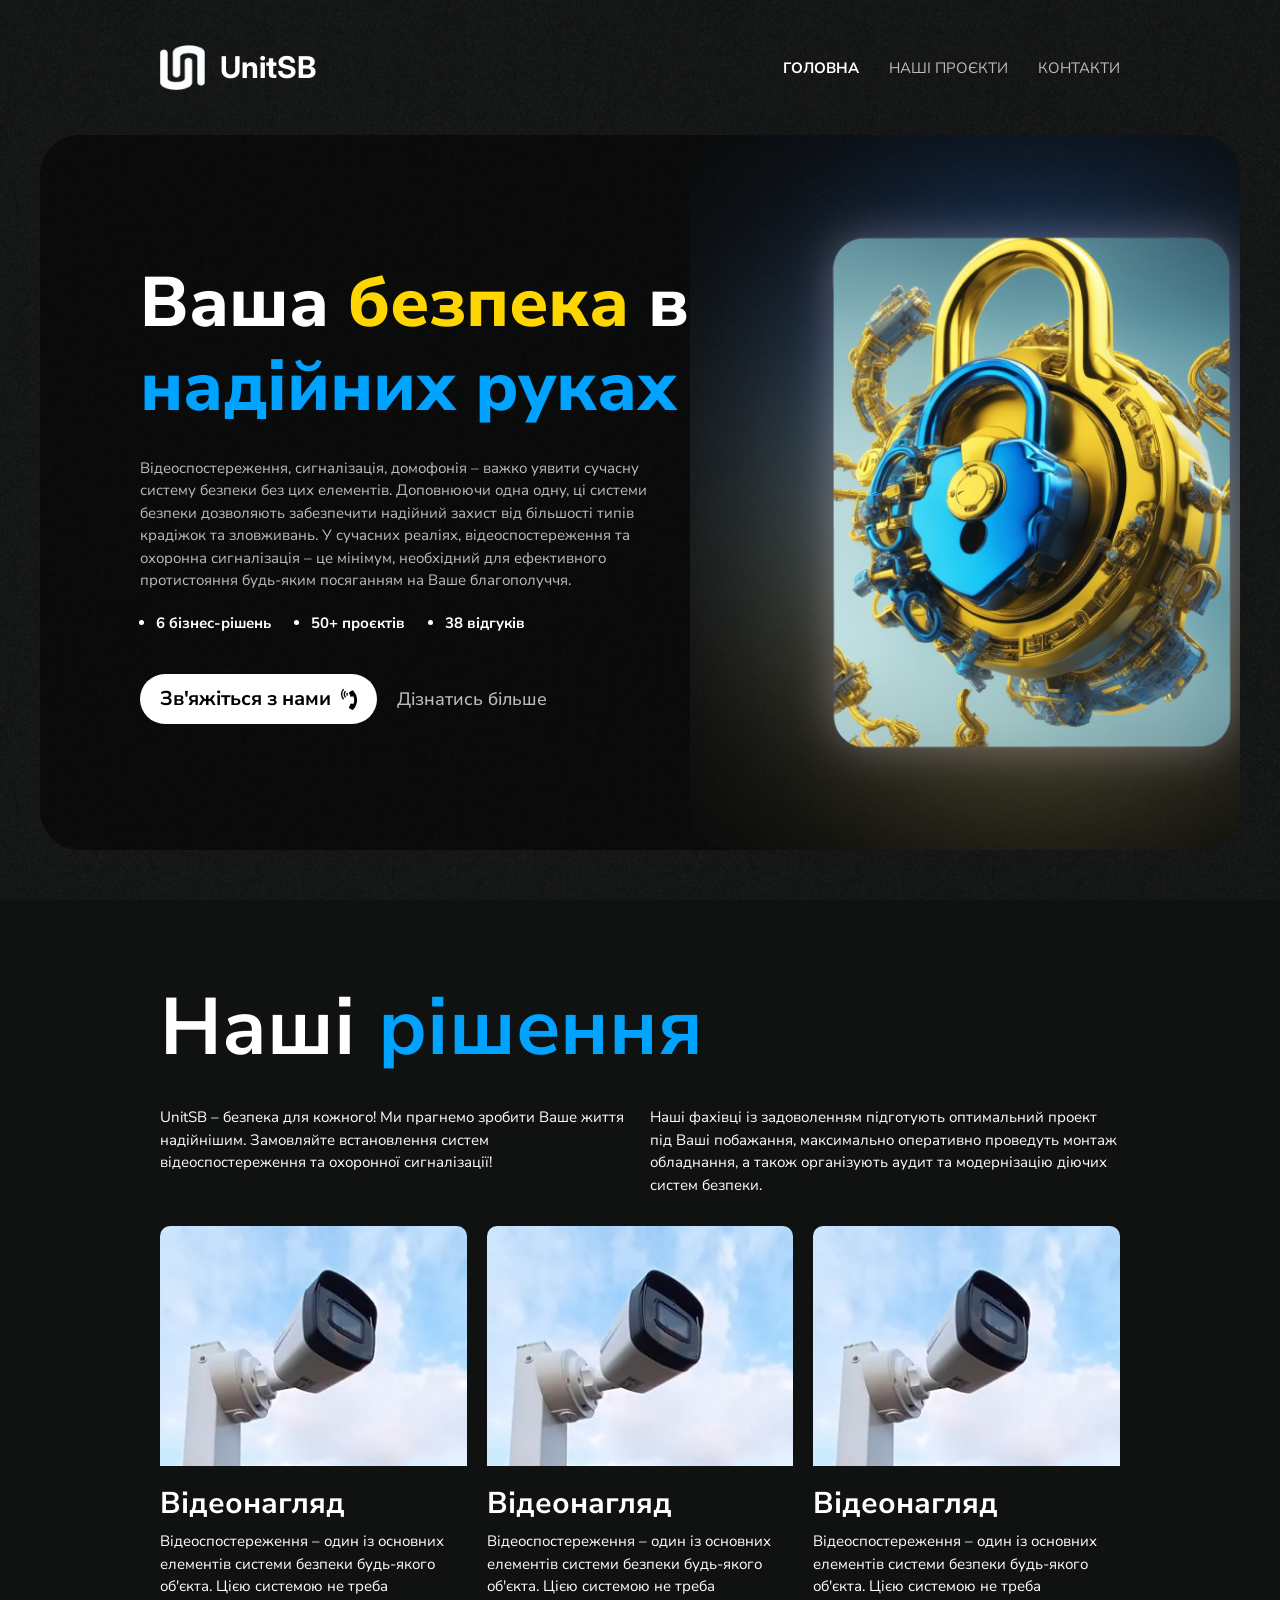
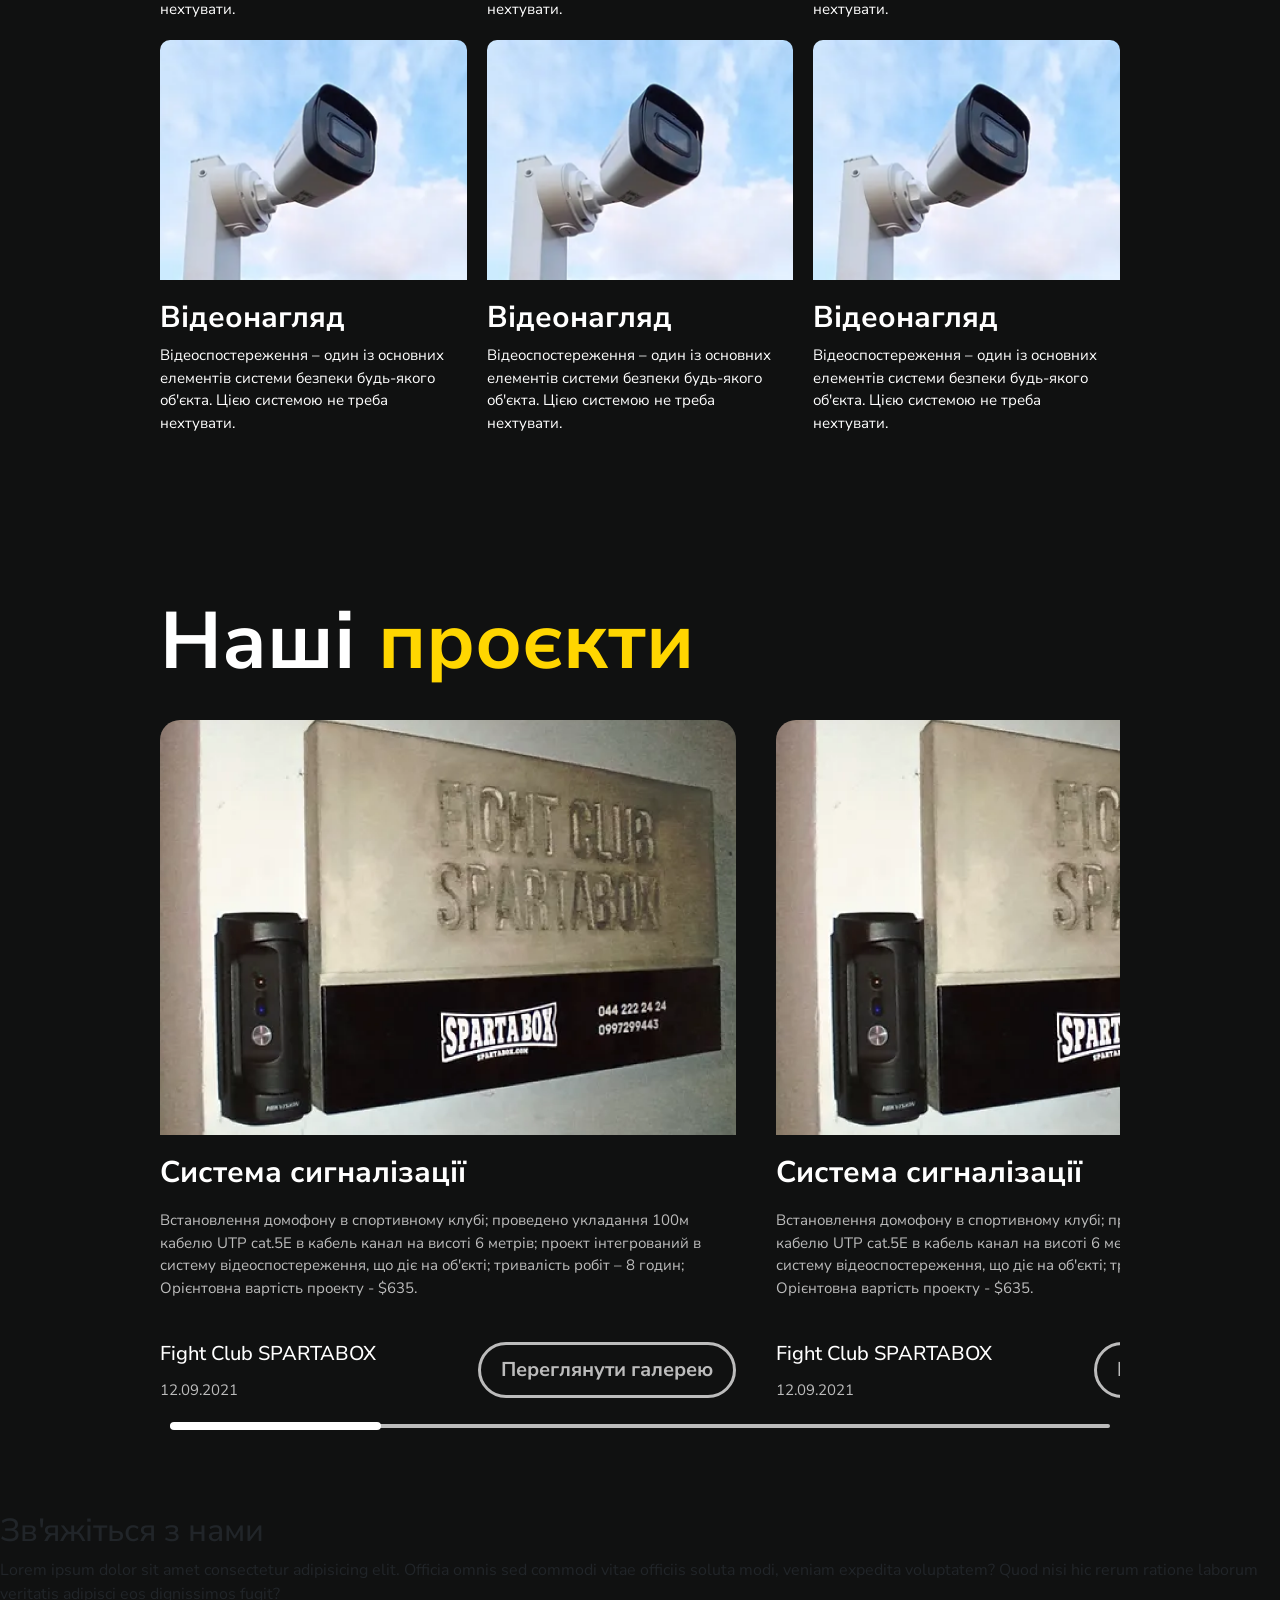
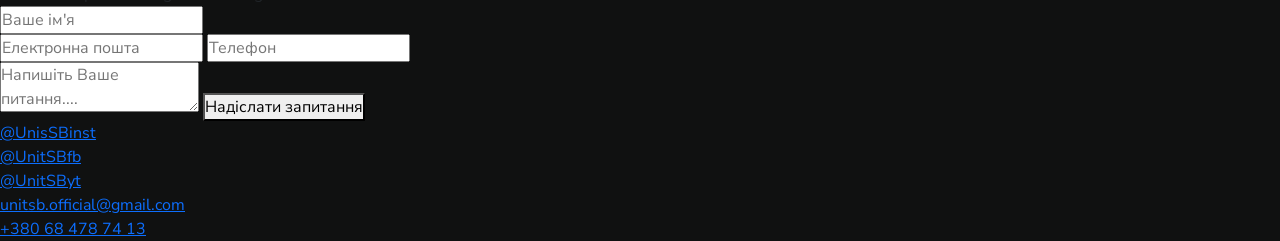
==== commit f998ce79: "feat: header hero services projects" ====
--- a/index.html
+++ b/index.html
@@ -1,450 +1,325 @@
-<!DOCTYPE html>
-<html lang="en">
-
-<head>
-	<meta charset="UTF-8" />
-	<meta http-equiv="X-UA-Compatible" content="IE=edge" />
-	<meta name="viewport" content="width=device-width, initial-scale=1.0" />
-	<title>UnitSB | Головна</title>
-	<link rel="icon" type="image/png" href="./images/icon.png" />
-
-	<link rel="stylesheet" href="./css/style.css" />
-
-	<link rel="stylesheet" href="https://cdnjs.cloudflare.com/ajax/libs/font-awesome/6.0.0-beta3/css/all.min.css"
-		integrity="sha512-Fo3rlrZj/k7ujTnHg4CGR2D7kSs0v4LLanw2qksYuRlEzO+tcaEPQogQ0KaoGN26/zrn20ImR1DfuLWnOo7aBA=="
-		crossorigin="anonymous" referrerpolicy="no-referrer" />
-	<link rel="stylesheet" href="https://cdn.jsdelivr.net/npm/swiper@8/swiper-bundle.min.css" />
-	<link rel="stylesheet" href="./assets/3d-slider-style.css" />
-	<link rel="modulepreload" href="./assets/3d-slider-library.js" />
-
-	<link rel="stylesheet" href="https://cdn.jsdelivr.net/npm/swiper@8/swiper-bundle.min.css" />
-</head>
-
-<body>
-	<!-- HEADER -->
-	<header class="header">
-		<div class="header__heading">
-			<img class="header__logo" src="./images/logo.png" />
-			<h1 class="header__title">UnitSB</h1>
-		</div>
-		<nav class="header__nav">
-			<ul class="header__list">
-				<li class="header__item">
-					<a href="#" class="header__link">Головна</a>
-				</li>
-				<li class="header__item">
-					<a href="#" class="header__link">Контакти</a>
-				</li>
-				<li class="header__item">
-					<a href="#" class="header__link">Наші проєкти</a>
-				</li>
-				<li class="header__item">
-					<a href="tel:+380000000000" class="header__link header__phone">+380 (00) 000 0000</a>
-				</li>
-			</ul>
-		</nav>
-	</header>
-
-	<!-- SLIDER-->
-	<div class="slider-wrapper">
-		<div id="app">
-			<div class="swiper swiper-carousel video-swiper">
-				<div class="swiper-wrapper">
-					<div class="swiper-slide">
-						<div class="swiper-carousel-animate-opacity">
-							<div class="slide-content">
-								<h2>Заголовок</h2>
-								<p>Підзаголовок</p>
-							</div>
-							<div class="slide__logo">
-								<img src="./images/logo.png" />
-								<h2>UnitSB</h2>
-							</div>
-						</div>
-					</div>
-					<div class="swiper-slide">
-						<div class="swiper-carousel-animate-opacity">
-							<div class="slide-content">
-								<h2>Заголовок</h2>
-								<p>Підзаголовок</p>
-							</div>
-							<div class="slide__logo">
-								<img src="./images/logo.png" />
-								<h2>UnitSB</h2>
-							</div>
-						</div>
-					</div>
-					<div class="swiper-slide">
-						<div class="swiper-carousel-animate-opacity">
-							<div class="slide-content">
-								<h2>Заголовок</h2>
-								<p>Підзаголовок</p>
-							</div>
-							<div class="slide__logo">
-								<img src="./images/logo.png" />
-								<h2>UnitSB</h2>
-							</div>
-						</div>
-					</div>
-					<div class="swiper-slide">
-						<div class="swiper-carousel-animate-opacity">
-							<div class="slide-content">
-								<h2>Заголовок</h2>
-								<p>Підзаголовок</p>
-							</div>
-							<div class="slide__logo">
-								<img src="./images/logo.png" />
-								<h2>UnitSB</h2>
-							</div>
-						</div>
-					</div>
-					<div class="swiper-slide">
-						<div class="swiper-carousel-animate-opacity">
-							<div class="slide-content">
-								<h2>Заголовок</h2>
-								<p>Підзаголовок</p>
-							</div>
-							<div class="slide__logo">
-								<img src="./images/logo.png" />
-								<h2>UnitSB</h2>
-							</div>
-						</div>
-					</div>
-				</div>
-			</div>
-			<div class="video-swiper-button-prev swiper-button-prev"></div>
-			<div class="video-swiper-button-next swiper-button-next"></div>
-			<div class="video-swiper-pagination swiper-pagination-bullets swiper-pagination"></div>
-		</div>
-
-		<div class="slider__text">
-			<p class="slider__desc">
-				Відеоспостереження, сигналізація, домофонія – важко уявити сучасну
-				систему безпеки без цих елементів. Доповнюючи одна одну, ці системи
-				безпеки дозволяють забезпечити надійний захист від більшості типів
-				крадіжок та зловживань. У сучасних реаліях, відеоспостереження та
-				охоронна сигналізація – це мінімум, необхідний для ефективного
-				протистояння будь-яким посяганням на Ваше благополуччя.
-			</p>
-			<p class="slider__desc">
-				На сьогоднішній день у сфері технічної безпеки є величезна кількість
-				пропозицій під найрізноманітніші запити та сценарії. Сучасні системи
-				відеоспостереження дозволяють не тільки фіксувати події на периметрі,
-				а й інформувати Замовника про порушення цього периметра, проводити
-				превентивні заходи щодо відлякування зловмисників, накопичувати базу
-				даних про відвідувачів та їх транспортні засоби.
-			</p>
-			<p class="slider__desc">
-				Системи охоронної сигналізації давно перестали виконувати примітивні
-				функції виявлення факту проникнення. Зараз це системи з елементами
-				розумного будинку, що дозволяють також сповіщати про появу ознак
-				пожежі, протидіяти затопленню, регулювати роботу різних пристроїв. Тут
-				і активація димової завіси у разі спроби зламування сейфу, і
-				автоматичне регулювання кранами подачі води, включення підсвічування
-				будинку у разі незаконного проникнення на територію... Варіантів
-				сценаріїв безліч.
-			</p>
-			<p class="slider__desc">
-				Важливо, що сучасні технології дозволяють керувати системами
-				відеоспостереження та сигналізації прямо з Вашого смартфона. Настільки
-				простими та зручними є ці системи безпеки для користувача.
-			</p>
-			<p class="slider__desc">
-				Всі люди є унікальними, тому ми проповідуємо особливий підхід до
-				кожного Замовника. Наші фахівці із задоволенням підготують оптимальний
-				проект під Ваші побажання, максимально оперативно проведуть монтаж
-				обладнання, а також організують аудит та модернізацію діючих систем
-				безпеки.
-			</p>
-			<p class="slider__desc">
-				UnitSB – безпека для кожного! Ми прагнемо зробити Ваше життя
-				надійнішим. Замовляйте встановлення систем відеоспостереження та
-				охоронної сигналізації!
-			</p>
-		</div>
-	</div>
-
-	<!-- FORM -->
-	<div class="contact-wrapper">
-		<h2 class="contact__title">Зв’яжіться з нами</h2>
-		<div class="contact__content">
-			<div class="contact__col">
-				<img src="./images/logo.png" alt="UnitSB" />
-			</div>
-			<div class="contact__col">
-				<form action="#" method="post" class="contact__form">
-					<div class="contact__col">
-						<input type="text" name="name" class="contact__input" placeholder="Ім'я" />
-						<input type="email" name="email" class="contact__input" placeholder="Електронна пошта" />
-						<input type="tel" name="phone" class="contact__input" placeholder="Телефон" />
-					</div>
-					<div class="contact__col">
-						<textarea name="message" class="contact__input"
-							placeholder="Розкажіть нам, чим ми можемо Вам допомогти"></textarea>
-						<button type="submit" class="contact__button">Надіслати</button>
-					</div>
-				</form>
-			</div>
-		</div>
-	</div>
-
-	<!-- PROFILES -->
-	<div class="profiles-wrapper">
-		<div class="profile__item">
-			<img class="profiles__img" src="./images/profiles/looking.png" />
-			<h3 class="profiles__title">Відеонагляд</h3>
-		</div>
-		<div class="profile__item">
-			<img class="profiles__img" src="./images/profiles/alarm.png" />
-			<h3 class="profiles__title">Сигналізація</h3>
-		</div>
-		<div class="profile__item">
-			<img class="profiles__img" src="./images/profiles/control.png" />
-			<h3 class="profiles__title">Контроль доступу</h3>
-		</div>
-		<div class="profile__item">
-			<img class="profiles__img" src="./images/profiles/domofonia.png" />
-			<h3 class="profiles__title">Домофонія</h3>
-		</div>
-		<div class="profile__item">
-			<img class="profiles__img" src="./images/profiles/GSM.png" />
-			<h3 class="profiles__title">Підсилення GSM</h3>
-		</div>
-		<div class="profile__item">
-			<img class="profiles__img" src="./images/profiles/wifi.png" />
-			<h3 class="profiles__title">Wi-Fi та мережі</h3>
-		</div>
-	</div>
-
-	<!-- SPHERES -->
-	<div class="spheres-wrapper">
-		<div class="sphere sphere-dark">
-			<h1 class="sphere-dark__title">ВІДЕОНАГЛЯД</h1>
-			<div class="sphere__content">
-				<div class="sphere-dark__col">
-					<p class="sphere-dark__text">
-						Відеоспостереження – один із основних елементів системи безпеки
-						будь-якого об'єкта. Цією системою не треба нехтувати. По-перше,
-						спостереження - це надійний свідок всього, що відбувається на
-						периметрі, незалежно від часу доби та погодних умов. По-друге, сам
-						факт наявності відеоспостереження може змусити зловмисника
-						переглянути свої плани щодо проникнення на об'єкт. Особливо це
-						стосується сучасних інтелектуальних систем, здатних активувати
-						сирену сигналізації при вторгненні в периметр або впливати на
-						зловмисника іншими дієвими методами.
-					</p>
-				</div>
-				<div class="sphere-dark__col">
-					<img class="sphere-dark__img" src="./images/spheres/camera.png" />
-					<a href="#" class="sphere-dark__button">Дізнатися більше</a>
-				</div>
-			</div>
-		</div>
-		<div class="sphere sphere-light">
-			<h1 class="sphere-light__title">СИСТЕМА СИГНАЛІЗАЦІЇ</h1>
-			<div class="sphere__content">
-				<div class="sphere-lihgt__col">
-					<img class="sphere-light__img" src="./images/spheres/system.png" />
-					<a href="#" class="sphere-light__button">Дізнатися більше</a>
-				</div>
-				<div class="sphere-lihgt__col">
-					<p class="sphere-light__text">
-						Ядром будь-якої системи безпеки є сигналізація. Сучасні системи
-						сигналізації дозволяють не тільки запобігати спробам негласного
-						проникнення в житло, але й ефективно протидіяти іншим (не менш
-						небезпечним) загрозам: пожежі, задимленню, витоку газу,
-						затопленню, стрибкам електрики. Вуличні датчики дозволяють виявити
-						та відлякати зловмисника ще на підході до будинку. Більшість
-						систем інтегрують у комплекс сигналізації елементи розумного
-						будинку, дозволяючи контролювати не тільки охоронні датчики, а й
-						низку інших пристроїв: побутові прилади, освітлення, замки дверей.
-					</p>
-				</div>
-			</div>
-		</div>
-		<div class="sphere sphere-dark">
-			<h1 class="sphere-dark__title">КОНТРОЛЬ ДОСТУПУ</h1>
-			<div class="sphere__content">
-				<div class="sphere-dark__col">
-					<p class="sphere-dark__text">
-						Популярними є системи контролю та управління доступом, що
-						дозволяють запобігти попаданню сторонніх осіб на закриту
-						територію. Контроль периметра забезпечується шляхом встановлення
-						на точках входу спеціальних електромагнітних та електромеханічних
-						замків, різного роду керованих клямок і турнікетів. В арсеналі
-						технічних рішень є величезний вибір методів забезпечення доступу,
-						починаючи від біометричного сканування відбитків пальця,
-						закінчуючи проксіміті-картами і ключами тач-меморі. В умовах
-						пандемії актуальною стає система з можливістю температурного
-						скринінгу відвідувачів.
-					</p>
-				</div>
-				<div class="sphere-dark__col">
-					<img class="sphere-dark__img" src="./images/spheres/control.png" />
-					<a href="#" class="sphere-dark__button">Дізнатися більше</a>
-				</div>
-			</div>
-		</div>
-		<div class="sphere sphere-light">
-			<h1 class="sphere-light__title">ДОМОФОНІЯ</h1>
-			<div class="sphere__content">
-				<div class="sphere-lihgt__col">
-					<img class="sphere-light__img" src="./images/spheres/domofonia.png" />
-					<a href="#" class="sphere-light__button">Дізнатися більше</a>
-				</div>
-				<div class="sphere-lihgt__col">
-					<p class="sphere-light__text">
-						Правильно підібраний домофон дозволяє значно підвищити безпеку
-						вхідної групи квартири чи будинку. Нові моделі домофонів
-						забезпечують фото- та відео-фіксацію осіб, які знаходяться перед
-						дверима. Переадресація викликів зручна для спілкування з
-						відвідувачами, якщо Вас немає вдома. Наявність Wi-Fi-модуля на
-						деяких моделях моніторів домофону дозволяє підключити систему до
-						мережі інтернет. Це особливо рятує, коли немає можливості
-						підключити домофон дротовим з'єднанням. Домофон, встановлений біля
-						вхідних дверей у квартиру, іноді дозволяє повноцінно та швидко
-						замінити систему відеоспостереження за вхідною групою.
-					</p>
-				</div>
-			</div>
-		</div>
-		<div class="sphere sphere-dark">
-			<h1 class="sphere-dark__title">БЕЗШОВНИЙ WI-Fi</h1>
-			<div class="sphere__content">
-				<div class="sphere-dark__col">
-					<p class="sphere-dark__text">
-						Хто цінує комфорт, напевно встиг гідно оцінити переваги безшовного
-						Wi-Fi. Ядром мережі може бути якісний маршрутизатор, встановлений
-						(за всіма правилами) в телекомунікаційну шафу. Безшовне покриття
-						забезпечують точки доступу, встановлені таким чином, щоб у
-						будь-якій частині будинку (а за потреби - і на прибудинковій
-						території) було стійке покриття Wi-Fi-мережі з можливістю
-						підключення до Інтернету. За допомогою наших партнерів є
-						можливість обладнання спеціального модуля для посилення
-						GSM-сигналу (особливо актуально для приватних будинків, які
-						віддалені від установок базових станцій мобільних операторів).
-					</p>
-				</div>
-				<div class="sphere-dark__col">
-					<img class="sphere-dark__img" src="./images/spheres/block.png" />
-					<a href="#" class="sphere-dark__button">Дізнатися більше</a>
-				</div>
-			</div>
-		</div>
-		<!-- FORM -->
-		<div class="contact-wrapper">
-			<h2 class="contact__title" style="margin-top: 20px">
-				Зв’яжіться з нами
-			</h2>
-			<div class="contact__content">
-				<div class="contact__col">
-					<img src="./images/logo.png" alt="UnitSB" />
-				</div>
-				<div class="contact__col">
-					<form action="#" method="post" class="contact__form">
-						<div class="contact__col">
-							<input type="text" name="name" class="contact__input" placeholder="Ім'я" />
-							<input type="email" name="email" class="contact__input" placeholder="Електронна пошта" />
-							<input type="tel" name="phone" class="contact__input" placeholder="Телефон" />
-						</div>
-						<div class="contact__col">
-							<textarea name="message" class="contact__input"
-								placeholder="Розкажіть нам, чим ми можемо Вам допомогти"></textarea>
-							<button type="submit" class="contact__button">Надіслати</button>
-						</div>
-					</form>
-				</div>
-			</div>
-		</div>
-	</div>
-
-	<!-- OUR PROJECTS -->
-	<!--<div class="projects-wrapper">
-        <div class="swiper projects__slider1">
-            <div class="swiper-wrapper">
-                <div class="swiper-slide">
-                    <div class="projects__col">
-                        <h3 class="projects__title">Встановлення домофону в спортивному клубі</h3>
-                        <ul class="projects__list">
-                            <li class="projects__item">проведено укладання 100м кабелю UTP cat.5E в кабельканал на
-                                висоті 6 метрів</li>
-                            <li class="projects__item">проект інтегрований в систему відеоспостереження, що діє на
-                                об'єкті</li>
-                            <li class="projects__item">тривалість робіт – 8 годин</li>
-                            <li class="projects__item">Орієнтовна вартість проекту - $635</li>
-                        </ul>
-                    </div>
-                    <div class="projects__col"><img src=""></div>
-                </div>
-            </div>
-            <div class="projects__slider1-swiper-button-next swiper-button-next"></div>
-            <div class="projects__slider1-swiper-button-next swiper-button-prev"></div>
-            <div class="projects__slider1-swiper-button-next swiper-pagination"></div>
-        </div>
-    </div>-->
-
-	<!-- FOOTER -->
-	<footer class="footer">
-		<h2 class="footer__title">Контакти</h2>
-
-		<div class="footer__map-wrapper">
-			<iframe class="footer__map"
-			src="https://www.google.com/maps/embed?pb=!1m18!1m12!1m3!1d2545.777185535344!2d30.486197215538787!3d50.35206110233084!2m3!1f0!2f0!3f0!3m2!1i1024!2i768!4f13.1!3m3!1m2!1s0x40d4c879f0c41e6d%3A0xb3379ad51dd321be!2z0JbQmiAi0JrQsNC30LrQsCI!5e0!3m2!1suk!2scz!4v1674657268209!5m2!1suk!2scz"
-			style="border: 0" allowfullscreen="" loading="lazy" referrerpolicy="no-referrer-when-downgrade"></iframe>
-		</div>
-
-		<div class="footer__content">
-			<ul class="footer__list">
-				<li class="footer__item">
-					<img class="footer__img" src="./images/contacts/instagram.png" />
-					<a href="mailto:@" class="footer__link">@UnitSBinst</a>
-				</li>
-				<li class="footer__item">
-					<img class="footer__img" src="./images/contacts/facebook.png" />
-					<a href="#" class="footer__link">@UnitSBface</a>
-				</li>
-				<li class="footer__item">
-					<img class="footer__img" src="./images/contacts/youtube.png" />
-					<a href="#" class="footer__link">@UnitSByt</a>
-				</li>
-				<li class="footer__item">
-					<img class="footer__img" src="./images/contacts/phone-call.png" />
-					<a href="tel:+380 00 000 00 00" class="footer__link">+380 00 000 00 00</a>
-				</li>
-				<li class="footer__item">
-					<img class="footer__img" src="./images/contacts/mail.png" />
-					<a href="mailto:" class="footer__link">unitsb.official@gmail.com</a>
-				</li>
-			</ul>
-			<div class="footer__col">
-				<img class="footer__qrcode" src="./images/contacts/qrcode.png" />
-			</div>
-		</div>
-	</footer>
-
-	<!-- SCRIPTS -->
-	<script src="https://cdn.jsdelivr.net/npm/swiper/swiper-bundle.min.js"></script>
-	<script src="https://ajax.googleapis.com/ajax/libs/jquery/3.6.0/jquery.min.js"></script>
-	<script defer="" src="https://static.cloudflareinsights.com/beacon.min.js"
-		data-cf-beacon='{"token": "07e9b2efafbd4b458690b79234a62148"}'></script>
-	<script type="module" crossorigin="" src="./assets/3d-slider-control.js"></script>
-
-	<script src="https://cdn.jsdelivr.net/npm/swiper@8/swiper-bundle.min.js"></script>
-	<script>
-		var swiper = new Swiper(".projects__slider1", {
-			slidesPerView: 1,
-			spaceBetween: 30,
-			loop: true,
-			pagination: {
-				el: ".swiper-pagination",
-				clickable: true,
-			},
-			navigation: {
-				nextEl: ".swiper-button-next",
-				prevEl: ".swiper-button-prev",
-			},
-		});
-	</script>
-</body>
-
+<!DOCTYPE html>
+<html lang="en">
+
+<head>
+    <meta charset="UTF-8">
+    <meta name="viewport" content="width=device-width, initial-scale=1.0">
+    <title>UnitSB - безпека для кожного !</title>
+
+    <link href="https://cdn.jsdelivr.net/npm/bootstrap@5.3.3/dist/css/bootstrap.min.css" rel="stylesheet"
+        integrity="sha384-QWTKZyjpPEjISv5WaRU9OFeRpok6YctnYmDr5pNlyT2bRjXh0JMhjY6hW+ALEwIH" crossorigin="anonymous">
+    <link rel="stylesheet" href="https://cdn.jsdelivr.net/npm/swiper@11/swiper-bundle.min.css" />
+
+    <link rel="stylesheet" href="./styles/index.css">
+</head>
+
+<body>
+    <div class="bg-noise"></div>
+    <div class="header">
+        <nav class="header__nav">
+            <div class="header__logo-wrapper">
+                <img src="./assets/common/logo.png" alt="Logo" class="logo">
+                <span class="logo-title">UnitSB</span>
+            </div>
+            <ul class="header__list">
+                <li><a href="#" class="header__link">Головна</a></li>
+                <li><a href="#projects" class="header__link">Наші проєкти</a></li>
+                <li><a href="#contact" class="header__link">Контакти</a></li>
+            </ul>
+        </nav>
+        <div class="hero">
+            <div class="hero__col">
+                <h1 class="hero__title">Ваша <span>безпека</span> в <span>надійних руках</span></h1>
+                <p class="secondary-text">Відеоспостереження, сигналізація, домофонія – важко уявити сучасну систему
+                    безпеки
+                    без цих елементів. Доповнюючи одна
+                    одну, ці системи безпеки дозволяють забезпечити надійний захист від більшості типів крадіжок та
+                    зловживань. У сучасних
+                    реаліях, відеоспостереження та охоронна сигналізація – це мінімум, необхідний для ефективного
+                    протистояння будь-яким
+                    посяганням на Ваше благополуччя.
+                </p>
+                <ul class="hero__list">
+                    <li class="hero__item">6 бізнес-рішень</li>
+                    <li class="hero__item">50+ проєктів</li>
+                    <li class="hero__item">38 відгуків</li>
+                </ul>
+                <div class="hero__btns-wrapper">
+                    <a href="tel:+380684787413" class="btn-filled">Зв'яжіться з нами <img src="./assets/hero/phone.png"
+                            alt="Зателефонувати"></a>
+                    <a href="#services" class="hero__link">Дізнатись більше</a>
+                </div>
+            </div>
+            <div class="hero__col">
+                <img src="./assets/hero/img.png" alt="Безпека для кожного" class="hero__img">
+            </div>
+        </div>
+    </div>
+    <section class="services" id="services">
+        <div class="services__top">
+            <h2 class="common-title">Наші <span class="blue-color">рішення</span></h2>
+            <div class="services__row">
+                <p class="white-text">UnitSB – безпека для кожного! Ми прагнемо зробити Ваше життя надійнішим.
+                    Замовляйте встановлення систем
+                    відеоспостереження та охоронної сигналізації!</p>
+                <p class="white-text">Наші фахівці із задоволенням підготують оптимальний проект під Ваші побажання,
+                    максимально оперативно проведуть монтаж
+                    обладнання, а також організують аудит та модернізацію діючих систем безпеки.</p>
+            </div>
+        </div>
+        <div class="services__grid">
+            <div class="service">
+                <div class="service__img-wrapper">
+                    <img src="./assets/services/cctv.png" alt="Фото для прикладу" class="service__img">
+                </div>
+                <div class="service__content-wrapper">
+                    <h3 class="common-subtitle">Відеонагляд</h3>
+                    <p class="white-text">Відеоспостереження – один із основних елементів системи безпеки будь-якого
+                        об'єкта. Цією системою не треба нехтувати.</p>
+                </div>
+            </div>
+            <div class="service">
+                <div class="service__img-wrapper">
+                    <img src="./assets/services/cctv.png" alt="Фото для прикладу" class="service__img">
+                </div>
+                <div class="service__content-wrapper">
+                    <h3 class="common-subtitle">Відеонагляд</h3>
+                    <p class="white-text">Відеоспостереження – один із основних елементів системи безпеки будь-якого
+                        об'єкта. Цією системою не треба нехтувати.</p>
+                </div>
+            </div>
+            <div class="service">
+                <div class="service__img-wrapper">
+                    <img src="./assets/services/cctv.png" alt="Фото для прикладу" class="service__img">
+                </div>
+                <div class="service__content-wrapper">
+                    <h3 class="common-subtitle">Відеонагляд</h3>
+                    <p class="white-text">Відеоспостереження – один із основних елементів системи безпеки будь-якого
+                        об'єкта. Цією системою не треба нехтувати.</p>
+                </div>
+            </div>
+            <div class="service">
+                <div class="service__img-wrapper">
+                    <img src="./assets/services/cctv.png" alt="Фото для прикладу" class="service__img">
+                </div>
+                <div class="service__content-wrapper">
+                    <h3 class="common-subtitle">Відеонагляд</h3>
+                    <p class="white-text">Відеоспостереження – один із основних елементів системи безпеки будь-якого
+                        об'єкта. Цією системою не треба нехтувати.</p>
+                </div>
+            </div>
+            <div class="service">
+                <div class="service__img-wrapper">
+                    <img src="./assets/services/cctv.png" alt="Фото для прикладу" class="service__img">
+                </div>
+                <div class="service__content-wrapper">
+                    <h3 class="common-subtitle">Відеонагляд</h3>
+                    <p class="white-text">Відеоспостереження – один із основних елементів системи безпеки будь-якого
+                        об'єкта. Цією системою не треба нехтувати.</p>
+                </div>
+            </div>
+            <div class="service">
+                <div class="service__img-wrapper">
+                    <img src="./assets/services/cctv.png" alt="Фото для прикладу" class="service__img">
+                </div>
+                <div class="service__content-wrapper">
+                    <h3 class="common-subtitle">Відеонагляд</h3>
+                    <p class="white-text">Відеоспостереження – один із основних елементів системи безпеки будь-якого
+                        об'єкта. Цією системою не треба нехтувати.</p>
+                </div>
+            </div>
+        </div>
+    </section>
+    <section class="projects" id="projects">
+        <h2 class="common-title">Наші <span class="yellow-color">проєкти</span></h2>
+        <div class="projects__swiper-wrapper swiper">
+            <div class="projects__slides-wrapper swiper-wrapper">
+                <div class="projects__slide swiper-slide">
+                    <div class="projects__slide-section">
+                        <img src="./assets/projects/spartabox.png" alt="Фото проєкту" class="projects__slide-img">
+                    </div>
+                    <div class="projects__slide-section">
+
+                        <h3 class="common-subtitle">Система сигналізації</h3>
+                        <p class="secondary-text">Встановлення домофону в спортивному клубі; проведено укладання 100м
+                            кабелю UTP cat.5E в кабель канал на висоті 6 метрів;
+                            проект інтегрований в систему відеоспостереження, що діє на об'єкті; тривалість робіт – 8
+                            годин; Орієнтовна вартість
+                            проекту - $635.</p>
+                        <div class="projects__slide-row">
+                            <div class="projects__slide-col">
+                                <p class="projects__name">Fight Club SPARTABOX</p>
+                                <p class="secondary-text">12.09.2021</p>
+                            </div>
+                            <a href="#" class="btn-outlined">Переглянути галерею</a>
+                        </div>
+                    </div>
+                </div>
+                <div class="projects__slide swiper-slide">
+                    <div class="projects__slide-section">
+                        <img src="./assets/projects/spartabox.png" alt="Фото проєкту" class="projects__slide-img">
+                    </div>
+                    <div class="projects__slide-section">
+
+                        <h3 class="common-subtitle">Система сигналізації</h3>
+                        <p class="secondary-text">Встановлення домофону в спортивному клубі; проведено укладання 100м
+                            кабелю UTP cat.5E в кабель канал на висоті 6 метрів;
+                            проект інтегрований в систему відеоспостереження, що діє на об'єкті; тривалість робіт – 8
+                            годин; Орієнтовна вартість
+                            проекту - $635.</p>
+                        <div class="projects__slide-row">
+                            <div class="projects__slide-col">
+                                <p class="projects__name">Fight Club SPARTABOX</p>
+                                <p class="secondary-text">12.09.2021</p>
+                            </div>
+                            <a href="#" class="btn-outlined">Переглянути галерею</a>
+                        </div>
+                    </div>
+                </div>
+                <div class="projects__slide swiper-slide">
+                    <div class="projects__slide-section">
+                        <img src="./assets/projects/spartabox.png" alt="Фото проєкту" class="projects__slide-img">
+                    </div>
+                    <div class="projects__slide-section">
+
+                        <h3 class="common-subtitle">Система сигналізації</h3>
+                        <p class="secondary-text">Встановлення домофону в спортивному клубі; проведено укладання 100м
+                            кабелю UTP cat.5E в кабель канал на висоті 6 метрів;
+                            проект інтегрований в систему відеоспостереження, що діє на об'єкті; тривалість робіт – 8
+                            годин; Орієнтовна вартість
+                            проекту - $635.</p>
+                        <div class="projects__slide-row">
+                            <div class="projects__slide-col">
+                                <p class="projects__name">Fight Club SPARTABOX</p>
+                                <p class="secondary-text">12.09.2021</p>
+                            </div>
+                            <a href="#" class="btn-outlined">Переглянути галерею</a>
+                        </div>
+                    </div>
+                </div>
+                <div class="projects__slide swiper-slide">
+                    <div class="projects__slide-section">
+                        <img src="./assets/projects/spartabox.png" alt="Фото проєкту" class="projects__slide-img">
+                    </div>
+                    <div class="projects__slide-section">
+
+                        <h3 class="common-subtitle">Система сигналізації</h3>
+                        <p class="secondary-text">Встановлення домофону в спортивному клубі; проведено укладання 100м
+                            кабелю UTP cat.5E в кабель канал на висоті 6 метрів;
+                            проект інтегрований в систему відеоспостереження, що діє на об'єкті; тривалість робіт – 8
+                            годин; Орієнтовна вартість
+                            проекту - $635.</p>
+                        <div class="projects__slide-row">
+                            <div class="projects__slide-col">
+                                <p class="projects__name">Fight Club SPARTABOX</p>
+                                <p class="secondary-text">12.09.2021</p>
+                            </div>
+                            <a href="#" class="btn-outlined">Переглянути галерею</a>
+                        </div>
+                    </div>
+                </div>
+                <div class="projects__slide swiper-slide">
+                    <div class="projects__slide-section">
+                        <img src="./assets/projects/spartabox.png" alt="Фото проєкту" class="projects__slide-img">
+                    </div>
+                    <div class="projects__slide-section">
+
+                        <h3 class="common-subtitle">Система сигналізації</h3>
+                        <p class="secondary-text">Встановлення домофону в спортивному клубі; проведено укладання 100м
+                            кабелю UTP cat.5E в кабель канал на висоті 6 метрів;
+                            проект інтегрований в систему відеоспостереження, що діє на об'єкті; тривалість робіт – 8
+                            годин; Орієнтовна вартість
+                            проекту - $635.</p>
+                        <div class="projects__slide-row">
+                            <div class="projects__slide-col">
+                                <p class="projects__name">Fight Club SPARTABOX</p>
+                                <p class="secondary-text">12.09.2021</p>
+                            </div>
+                            <a href="#" class="btn-outlined">Переглянути галерею</a>
+                        </div>
+                    </div>
+                </div>
+                <div class="projects__slide swiper-slide">
+                    <div class="projects__slide-section">
+                        <img src="./assets/projects/spartabox.png" alt="Фото проєкту" class="projects__slide-img">
+                    </div>
+                    <div class="projects__slide-section">
+
+                        <h3 class="common-subtitle">Система сигналізації</h3>
+                        <p class="secondary-text">Встановлення домофону в спортивному клубі; проведено укладання 100м
+                            кабелю UTP cat.5E в кабель канал на висоті 6 метрів;
+                            проект інтегрований в систему відеоспостереження, що діє на об'єкті; тривалість робіт – 8
+                            годин; Орієнтовна вартість
+                            проекту - $635.</p>
+                        <div class="projects__slide-row">
+                            <div class="projects__slide-col">
+                                <p class="projects__name">Fight Club SPARTABOX</p>
+                                <p class="secondary-text">12.09.2021</p>
+                            </div>
+                            <a href="#" class="btn-outlined">Переглянути галерею</a>
+                        </div>
+                    </div>
+                </div>
+                <div class="projects__slide swiper-slide">
+                    <div class="projects__slide-section">
+                        <img src="./assets/projects/spartabox.png" alt="Фото проєкту" class="projects__slide-img">
+                    </div>
+                    <div class="projects__slide-section">
+
+                        <h3 class="common-subtitle">Система сигналізації</h3>
+                        <p class="secondary-text">Встановлення домофону в спортивному клубі; проведено укладання 100м
+                            кабелю UTP cat.5E в кабель канал на висоті 6 метрів;
+                            проект інтегрований в систему відеоспостереження, що діє на об'єкті; тривалість робіт – 8
+                            годин; Орієнтовна вартість
+                            проекту - $635.</p>
+                        <div class="projects__slide-row">
+                            <div class="projects__slide-col">
+                                <p class="projects__name">Fight Club SPARTABOX</p>
+                                <p class="secondary-text">12.09.2021</p>
+                            </div>
+                            <a href="#" class="btn-outlined">Переглянути галерею</a>
+                        </div>
+                    </div>
+                </div>
+            </div>
+            <div class="projects__swiper-scrollbar swiper-scrollbar"></div>
+        </div>
+    </section>
+    <section class="contact" id="contact">
+        <div class="contact__top">
+            <h2 class="contact__title">Зв'яжіться з нами</h2>
+            <p class="contact__text">Lorem ipsum dolor sit amet consectetur adipisicing elit. Officia omnis sed commodi
+                vitae officiis soluta modi, veniam expedita voluptatem? Quod nisi hic rerum ratione laborum veritatis
+                adipisci eos dignissimos fugit?</p>
+        </div>
+        <form action="" method="post" class="contact__form">
+            <input type="text" class="contact__form-input" placeholder="Ваше ім'я">
+            <div class="contact__form-row">
+                <input type="email" class="contact__form-input" placeholder="Електронна пошта">
+                <input type="text" class="contact__form-input" placeholder="Телефон">
+            </div>
+            <textarea class="contact__form-input contact__form-textarea"
+                placeholder="Напишіть Ваше питання...."></textarea>
+            <button type="submit" class="contact__form-btn">Надіслати запитання</button>
+        </form>
+    </section>
+    <footer class="footer">
+        <ul class="footer__list">
+            <li><a href="#" class="footer__link"><img src="" alt="" class="footer__icon">@UnisSBinst</a></li>
+            <li><a href="#" class="footer__link"><img src="" alt="" class="footer__icon">@UnitSBfb</a></li>
+            <li><a href="#" class="footer__link"><img src="" alt="" class="footer__icon">@UnitSByt</a></li>
+            <li><a href="#" class="footer__link"><img src="" alt="" class="footer__icon">unitsb.official@gmail.com</a>
+            </li>
+            <li><a href="tel:+380684787413" class="footer__link"><img src="" alt="" class="footer__icon">+380 68 478 74
+                    13</a></li>
+        </ul>
+    </footer>
+
+    <script src=" https://cdn.jsdelivr.net/npm/bootstrap@5.3.3/dist/js/bootstrap.bundle.min.js"
+        integrity="sha384-YvpcrYf0tY3lHB60NNkmXc5s9fDVZLESaAA55NDzOxhy9GkcIdslK1eN7N6jIeHz"
+        crossorigin="anonymous"></script>
+    <script src="https://cdn.jsdelivr.net/npm/swiper@11/swiper-bundle.min.js"></script>
+    <script src="./scripts/projects-swiper.js"></script>
+</body>
+
 </html>
--- a/styles/index.css
+++ b/styles/index.css
@@ -0,0 +1,97 @@
+@import url(./header.css);
+@import url(./hero.css);
+@import url(./services.css);
+@import url(./projects.css);
+@import url(./contact.css);
+@import url(./footer.css);
+@import url(./responsive.css);
+
+@import url("https://fonts.googleapis.com/css2?family=Inter:ital,opsz,wght@0,14..32,100..900;1,14..32,100..900&family=Nunito+Sans:ital,opsz,wght@0,6..12,200..1000;1,6..12,200..1000&display=swap");
+
+:root {
+  --secondary-color: #bcbcbc;
+  --secondary-accent-color: #ffd600;
+  --accent-color: #00a3ff;
+}
+
+* {
+  margin: 0;
+  padding: 0;
+  box-sizing: border-box;
+  font-family: "Nunito Sans", serif;
+}
+ul,
+p {
+  padding: 0;
+  margin: 0;
+}
+body {
+  width: 100%;
+  background-color: #101111;
+}
+.bg-noise {
+  background-image: url(../assets/common/bg-noise.webp);
+  opacity: 0.05;
+  width: 100%;
+  height: 100vh;
+  position: fixed;
+  z-index: -1;
+  top: 0;
+  left: 0;
+}
+.logo {
+  width: 45px;
+  height: 45px;
+}
+.logo-title {
+  font-family: "Inter", serif;
+  font-size: 30px;
+  font-weight: 700;
+  color: #fff;
+}
+.secondary-text {
+  color: var(--secondary-color);
+  font-size: 15px;
+}
+.white-text {
+  font-size: 15px;
+  color: #fff;
+}
+.blue-color {
+  color: var(--accent-color);
+}
+.yellow-color {
+  color: var(--secondary-accent-color);
+}
+.btn-filled {
+  border-radius: 60px;
+  font-size: 20px;
+  font-weight: 700;
+  color: #000;
+  text-decoration: none;
+  padding: 10px 20px;
+  display: flex;
+  align-items: center;
+  gap: 10px;
+  background-color: #fff;
+}
+.btn-outlined {
+  border-radius: 60px;
+  font-size: 20px;
+  font-weight: 700;
+  color: var(--secondary-color);
+  border: 3px solid var(--secondary-color);
+  text-decoration: none;
+  padding: 10px 20px;
+  background: none;
+}
+.common-title {
+  font-size: 80px;
+  font-weight: 700;
+  color: #fff;
+}
+.common-subtitle {
+  font-size: 30px;
+  font-weight: 700;
+  color: #fff;
+}
